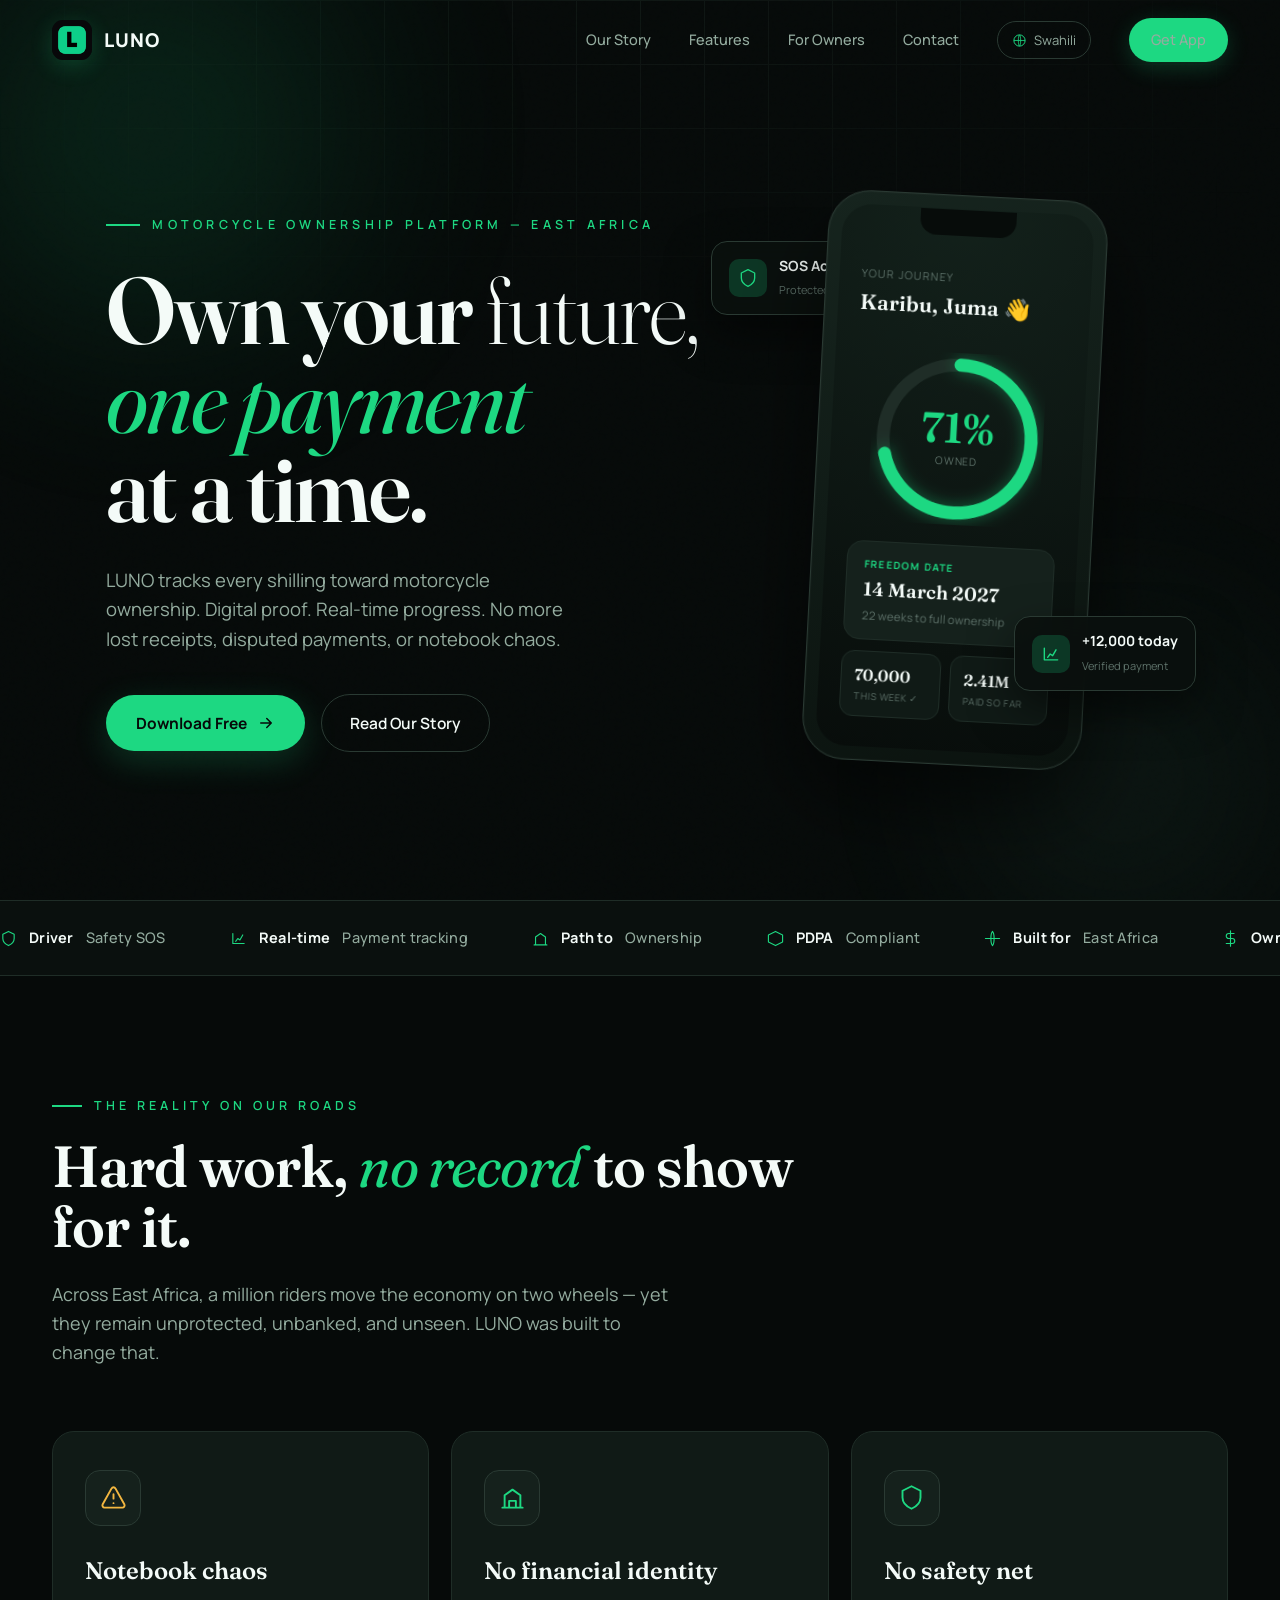
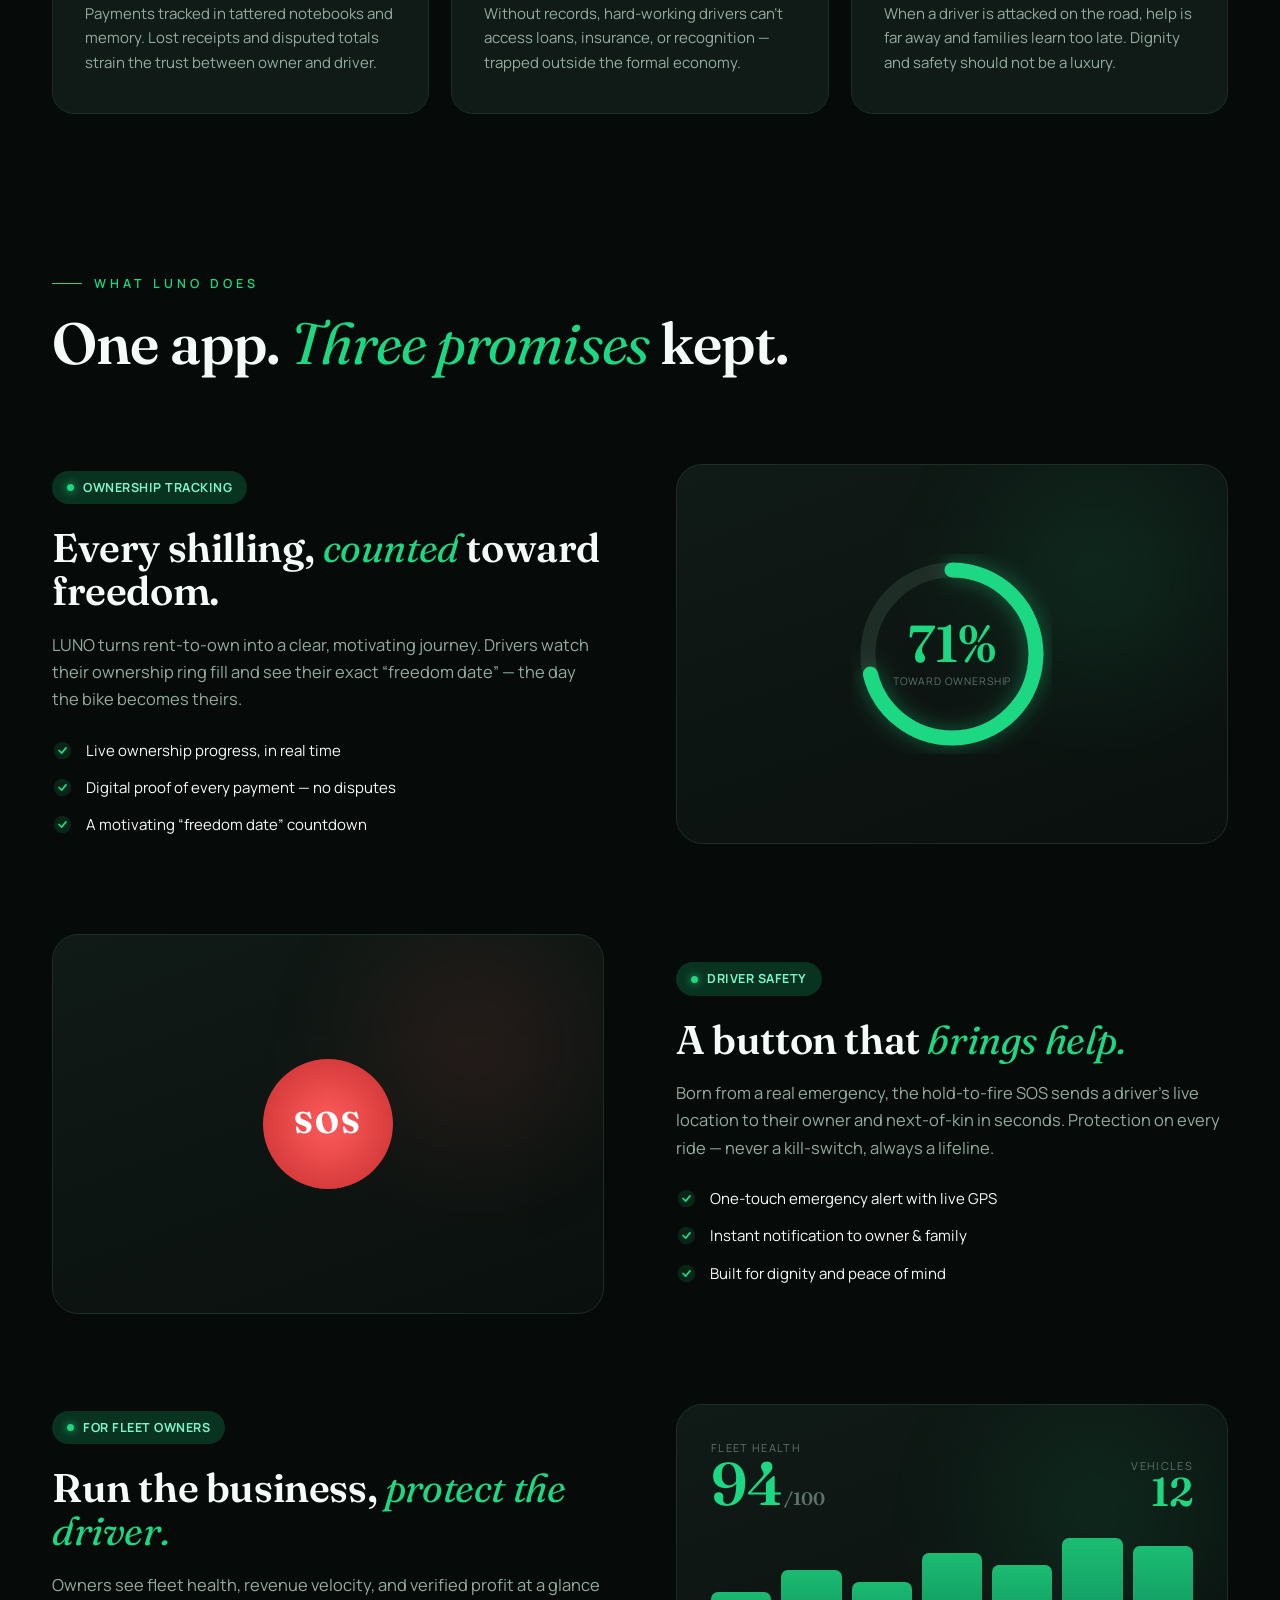
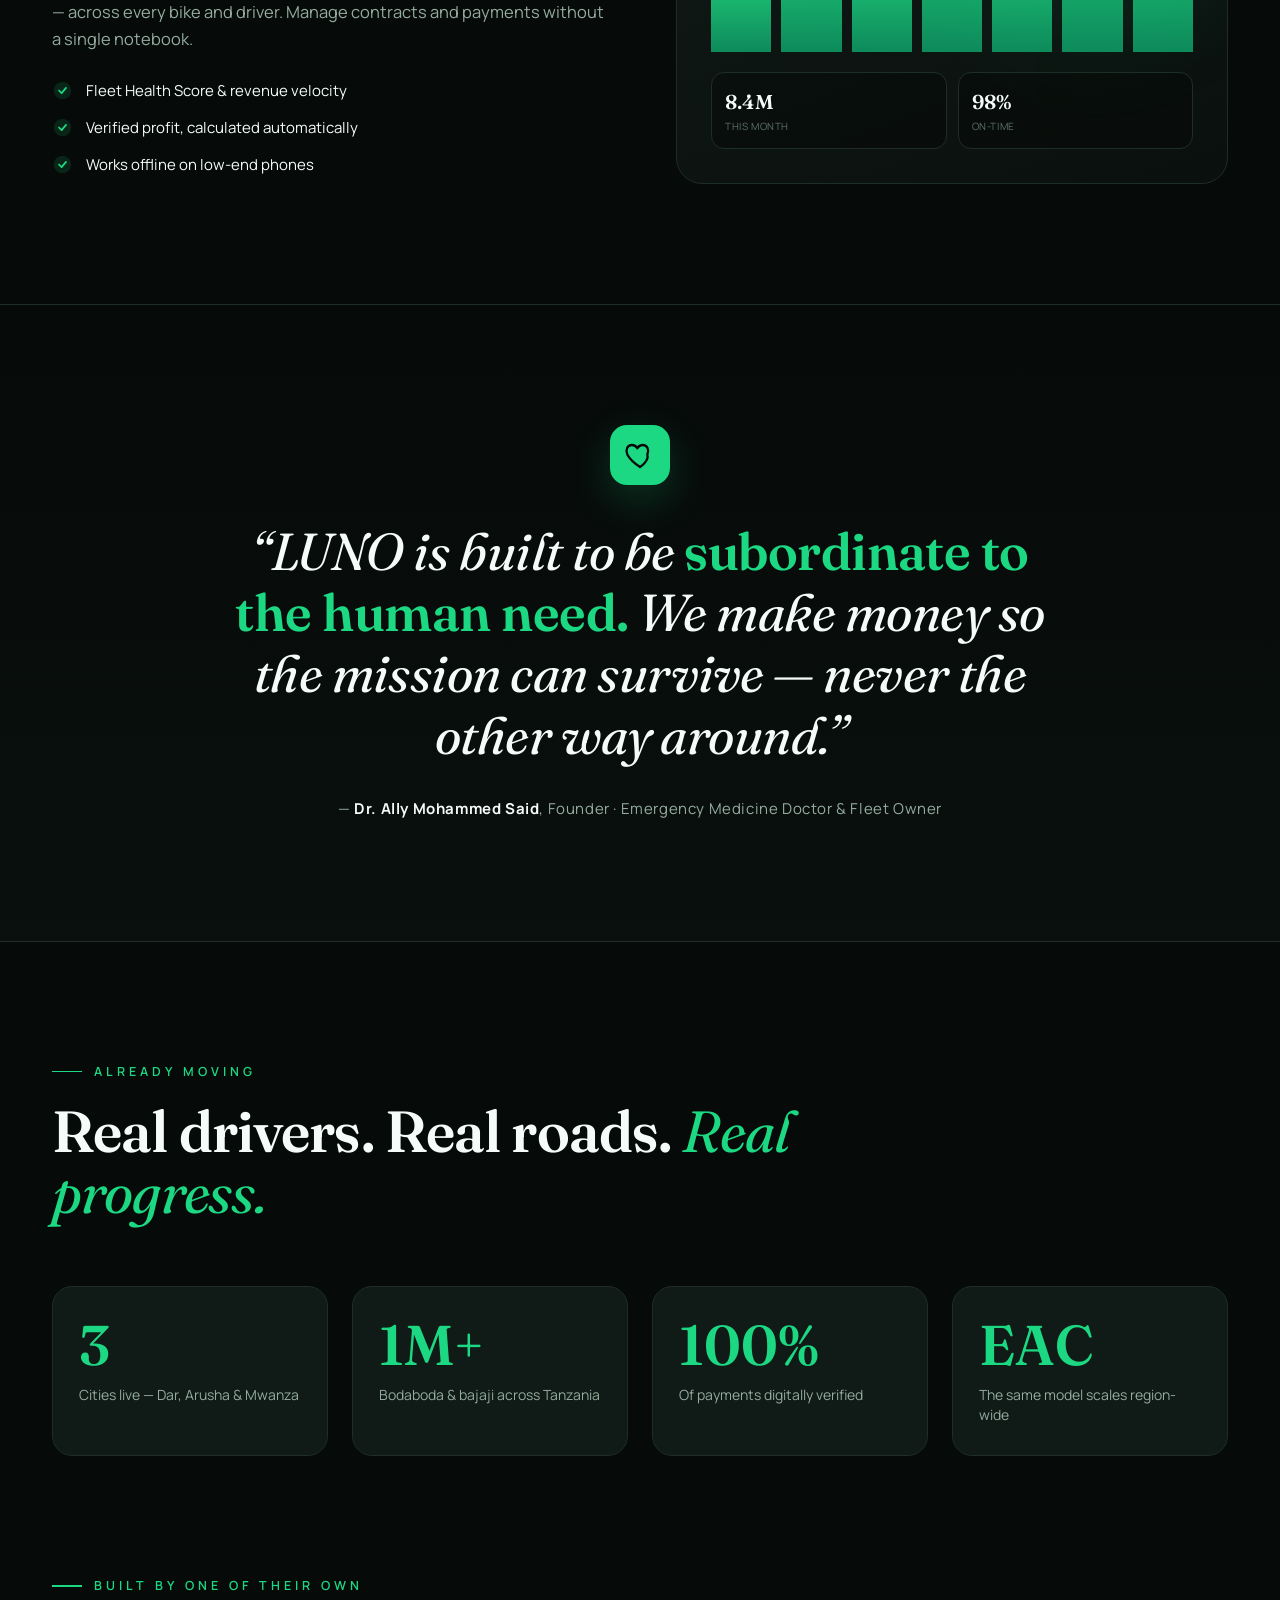
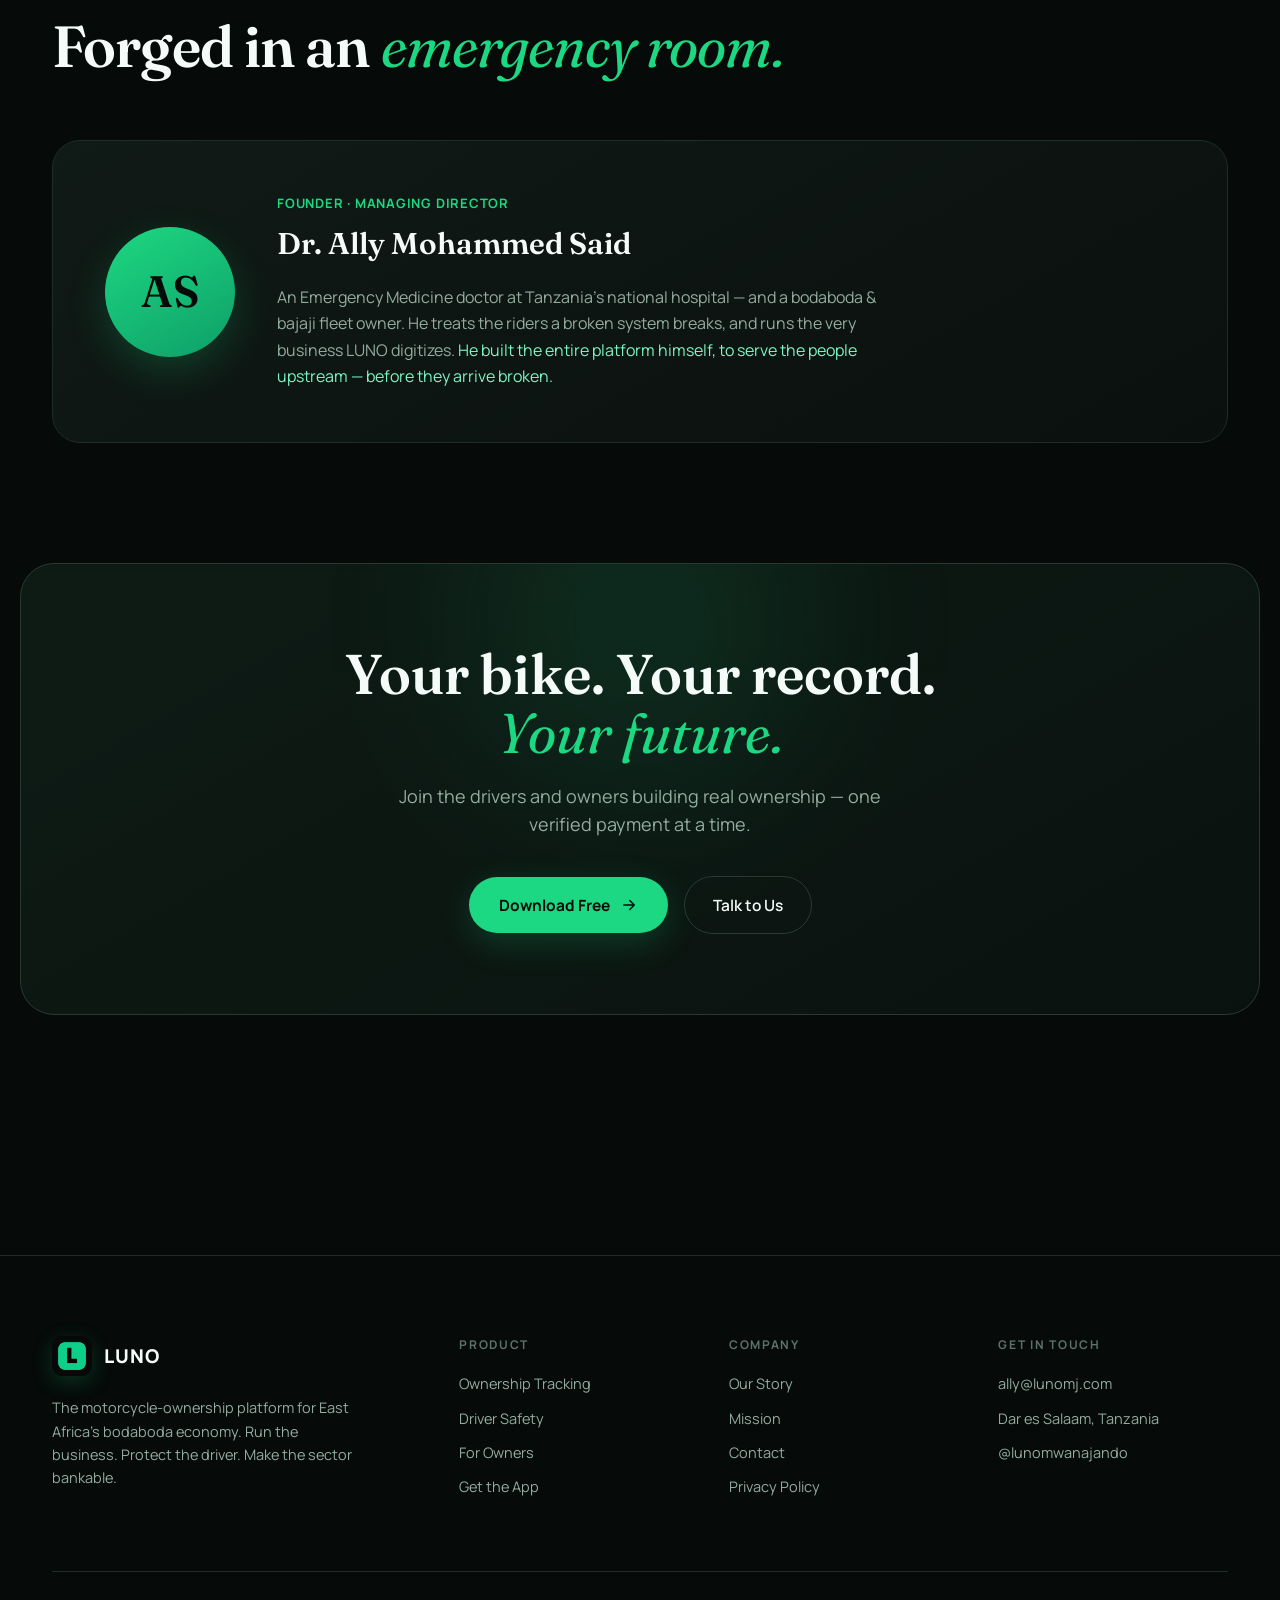
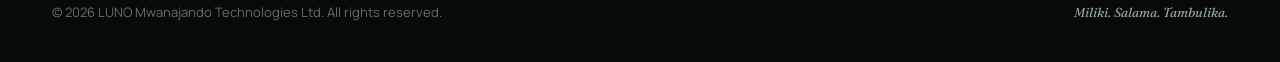
==== index.html @ 0a18454e "Create index.html newly improved landing page.." ====
<!DOCTYPE html>
<html lang="en">
<head>
<meta charset="UTF-8">
<meta name="viewport" content="width=device-width, initial-scale=1.0">
<title>LUNO — Own your future, one payment at a time</title>
<link rel="icon" type="image/png" href="[data-uri]">
<link rel="apple-touch-icon" href="[data-uri]">
<meta name="theme-color" content="#0B0B0D">
<meta name="description" content="LUNO is the motorcycle-ownership platform for East Africa's bodaboda economy. Rent-to-own tracking, driver safety, and a path to ownership — built to be subordinate to the human need.">
<link rel="preconnect" href="https://fonts.googleapis.com">
<link rel="preconnect" href="https://fonts.gstatic.com" crossorigin>
<link href="https://fonts.googleapis.com/css2?family=Fraunces:ital,opsz,wght@0,9..144,300..900;1,9..144,300..900&family=Manrope:wght@300;400;500;600;700;800&display=swap" rel="stylesheet">
<style>
  :root{
    --ink:#060A09; --ink-2:#0A100E; --panel:#0D1512; --card:#101A16; --card-2:#15211C;
    --line:#1F2D27; --line-2:#2A3A33;
    --green:#1DD882; --green-d:#0E9F68; --green-glow:#1DD88233;
    --mint:#7BF5C4; --amber:#F4B740;
    --white:#F4FBF8; --mute:#94AC9F; --mute-2:#5E726A; --mute-3:#3C4B44;
    --serif:'Fraunces',Georgia,serif; --sans:'Manrope',system-ui,sans-serif;
    --maxw:1240px;
    --ease:cubic-bezier(.16,1,.3,1);
  }
  *{margin:0;padding:0;box-sizing:border-box}
  html{scroll-behavior:smooth;-webkit-font-smoothing:antialiased;text-rendering:optimizeLegibility}
  body{background:var(--ink);color:var(--white);font-family:var(--sans);font-weight:400;line-height:1.55;overflow-x:hidden}
  a{color:inherit;text-decoration:none}
  ::selection{background:var(--green);color:var(--ink)}
 
  /* grain + grid atmosphere */
  body::before{
    content:"";position:fixed;inset:0;z-index:0;pointer-events:none;opacity:.4;
    background-image:linear-gradient(var(--line) 1px,transparent 1px),linear-gradient(90deg,var(--line) 1px,transparent 1px);
    background-size:64px 64px;
    -webkit-mask-image:radial-gradient(ellipse 80% 60% at 50% 0%,#000 0%,transparent 70%);
            mask-image:radial-gradient(ellipse 80% 60% at 50% 0%,#000 0%,transparent 70%);
  }
  .noise{position:fixed;inset:0;z-index:1;pointer-events:none;opacity:.035;mix-blend-mode:overlay;
    background-image:url("data:image/svg+xml,%3Csvg viewBox='0 0 256 256' xmlns='http://www.w3.org/2000/svg'%3E%3Cfilter id='n'%3E%3CfeTurbulence type='fractalNoise' baseFrequency='0.85' numOctaves='3'/%3E%3C/filter%3E%3Crect width='100%25' height='100%25' filter='url(%23n)'/%3E%3C/svg%3E");}
 
  .wrap{max-width:var(--maxw);margin:0 auto;padding:0 32px;position:relative;z-index:2}
 
  /* ---------- NAV ---------- */
  nav{position:fixed;top:0;left:0;right:0;z-index:100;transition:all .5s var(--ease)}
  nav.scrolled{background:rgba(6,10,9,.72);backdrop-filter:blur(18px);border-bottom:1px solid var(--line)}
  .nav-inner{max-width:var(--maxw);margin:0 auto;padding:18px 32px;display:flex;align-items:center;justify-content:space-between}
  .logo{display:flex;align-items:center;gap:12px;font-weight:800;font-size:19px;letter-spacing:.06em}
  .logo-mark{width:40px;height:40px;border-radius:11px;overflow:hidden;display:grid;place-items:center;box-shadow:0 6px 22px var(--green-glow);transition:transform .4s var(--ease)}
  .logo-mark img{width:100%;height:100%;object-fit:cover;display:block}
  .logo:hover .logo-mark{transform:rotate(-8deg) scale(1.06)}
  .nav-links{display:flex;align-items:center;gap:38px}
  .nav-links a{font-size:14.5px;color:var(--mute);font-weight:500;transition:color .25s;position:relative}
  .nav-links a::after{content:"";position:absolute;left:0;bottom:-5px;width:0;height:1.5px;background:var(--green);transition:width .3s var(--ease)}
  .nav-links a:hover{color:var(--white)}
  .nav-links a:hover::after{width:100%}
  .nav-cta{padding:11px 22px;border-radius:100px;background:var(--green);color:var(--ink);font-weight:700;font-size:14px;box-shadow:0 6px 22px var(--green-glow);transition:transform .3s var(--ease),box-shadow .3s}
  .nav-cta:hover{transform:translateY(-2px);box-shadow:0 10px 30px var(--green-glow)}
  .lang{padding:8px 14px;border:1px solid var(--line-2);border-radius:100px;font-size:13px;color:var(--mute);display:flex;align-items:center;gap:7px;cursor:pointer;transition:border-color .25s}
  .lang:hover{border-color:var(--green-d)}
  @media(max-width:880px){.nav-links a:not(.nav-cta),.lang{display:none}}
 
  /* ---------- HERO ---------- */
  header{position:relative;min-height:100vh;display:flex;align-items:center;padding:140px 0 80px;overflow:hidden}
  .hero-glow{position:absolute;border-radius:50%;filter:blur(90px);z-index:0;pointer-events:none}
  .g1{width:620px;height:620px;background:radial-gradient(circle,var(--green) 0%,transparent 70%);opacity:.16;top:-180px;left:-160px}
  .g2{width:480px;height:480px;background:radial-gradient(circle,var(--mint) 0%,transparent 70%);opacity:.08;bottom:-120px;right:-80px}
  .hero-grid{display:grid;grid-template-columns:1.15fr .85fr;gap:40px;align-items:center;width:100%}
  .eyebrow{display:inline-flex;align-items:center;gap:12px;font-size:12.5px;font-weight:600;letter-spacing:.34em;text-transform:uppercase;color:var(--green);margin-bottom:30px}
  .eyebrow::before{content:"";width:34px;height:1.5px;background:var(--green)}
  h1{font-family:var(--serif);font-weight:600;font-size:clamp(54px,7.4vw,108px);line-height:.94;letter-spacing:-.02em;margin-bottom:34px}
  h1 .it{font-style:italic;font-weight:400;color:var(--green)}
  h1 .lt{font-weight:300}
  .hero-sub{font-size:18.5px;color:var(--mute);max-width:480px;line-height:1.6;margin-bottom:40px;font-weight:400}
  .hero-cta{display:flex;gap:16px;flex-wrap:wrap;align-items:center}
  .btn-primary{padding:16px 30px;border-radius:100px;background:var(--green);color:var(--ink);font-weight:700;font-size:15.5px;display:inline-flex;align-items:center;gap:10px;box-shadow:0 10px 34px var(--green-glow);transition:transform .35s var(--ease),box-shadow .35s}
  .btn-primary:hover{transform:translateY(-3px);box-shadow:0 16px 44px var(--green-glow)}
  .btn-primary svg{transition:transform .35s var(--ease)}
  .btn-primary:hover svg{transform:translateX(5px)}
  .btn-ghost{padding:16px 28px;border-radius:100px;border:1px solid var(--line-2);color:var(--white);font-weight:600;font-size:15.5px;transition:border-color .3s,background .3s}
  .btn-ghost:hover{border-color:var(--green);background:rgba(29,216,130,.06)}
 
  /* phone mockup */
  .hero-visual{position:relative;display:grid;place-items:center;height:100%}
  .phone{position:relative;width:280px;height:570px;border-radius:42px;background:linear-gradient(165deg,#16241E,#0B130F);border:1px solid var(--line-2);padding:13px;box-shadow:0 40px 90px rgba(0,0,0,.6),0 0 0 1px rgba(255,255,255,.02) inset;transform:rotate(3deg) translateY(0);animation:float 6s ease-in-out infinite}
  @keyframes float{0%,100%{transform:rotate(3deg) translateY(0)}50%{transform:rotate(3deg) translateY(-16px)}}
  .phone-screen{width:100%;height:100%;border-radius:30px;background:radial-gradient(circle at 50% 0%,#13211B,#080D0B);overflow:hidden;position:relative;display:flex;flex-direction:column;padding:26px 22px}
  .notch{position:absolute;top:14px;left:50%;transform:translateX(-50%);width:96px;height:26px;background:#070C0A;border-radius:0 0 16px 16px;z-index:5}
  .ps-label{font-size:11px;color:var(--mute-2);letter-spacing:.1em;text-transform:uppercase;margin-top:34px}
  .ps-driver{font-family:var(--serif);font-size:21px;font-weight:600;margin-top:4px}
  .ring-wrap{margin:30px auto 12px;position:relative;width:172px;height:172px}
  .ring-wrap svg{transform:rotate(-90deg)}
  .ps-pct{position:absolute;inset:0;display:grid;place-items:center;flex-direction:column;text-align:center}
  .ps-pct b{font-family:var(--serif);font-size:42px;font-weight:600;color:var(--green);line-height:1;display:block}
  .ps-pct span{font-size:10.5px;color:var(--mute-2);letter-spacing:.08em;text-transform:uppercase;margin-top:4px;display:block}
  .ps-freedom{background:var(--card-2);border:1px solid var(--line);border-radius:16px;padding:15px 17px;margin-top:8px}
  .ps-freedom .lbl{font-size:10px;color:var(--green);letter-spacing:.12em;text-transform:uppercase;font-weight:700}
  .ps-freedom .date{font-family:var(--serif);font-size:19px;font-weight:600;margin-top:3px}
  .ps-freedom .sub{font-size:11.5px;color:var(--mute-2);margin-top:2px}
  .ps-row{display:flex;gap:9px;margin-top:11px}
  .ps-pay{flex:1;background:var(--card);border:1px solid var(--line);border-radius:13px;padding:11px 13px}
  .ps-pay .v{font-family:var(--serif);font-size:16px;font-weight:600;color:var(--white)}
  .ps-pay .k{font-size:9.5px;color:var(--mute-2);letter-spacing:.06em;text-transform:uppercase;margin-top:2px}
 
  /* floating badge */
  .float-badge{position:absolute;background:rgba(10,16,14,.9);backdrop-filter:blur(12px);border:1px solid var(--line-2);border-radius:16px;padding:13px 17px;display:flex;align-items:center;gap:12px;box-shadow:0 18px 44px rgba(0,0,0,.5)}
  .fb-1{top:8%;left:-26px;animation:float 5s ease-in-out infinite}
  .fb-2{bottom:13%;right:-22px;animation:float 5.6s ease-in-out infinite .6s}
  .fb-ic{width:38px;height:38px;border-radius:10px;background:var(--green-glow);display:grid;place-items:center}
  .fb-ic svg{width:20px;height:20px}
  .fb-t b{font-size:14px;display:block;font-weight:700}
  .fb-t span{font-size:11px;color:var(--mute-2)}
  @media(max-width:980px){.hero-grid{grid-template-columns:1fr}.hero-visual{display:none}}
 
  /* ---------- MARQUEE / trust ---------- */
  .trust{border-top:1px solid var(--line);border-bottom:1px solid var(--line);padding:26px 0;overflow:hidden;position:relative;z-index:2;background:var(--ink-2)}
  .trust-track{display:flex;gap:64px;white-space:nowrap;animation:scroll 28s linear infinite;width:max-content}
  .trust:hover .trust-track{animation-play-state:paused}
  @keyframes scroll{to{transform:translateX(-50%)}}
  .trust-item{display:flex;align-items:center;gap:12px;font-size:14.5px;color:var(--mute);font-weight:500;letter-spacing:.02em}
  .trust-item svg{width:17px;height:17px;flex-shrink:0}
  .trust-item b{color:var(--white);font-weight:700}
 
  /* ---------- SECTION SCAFFOLD ---------- */
  section{position:relative;z-index:2;padding:120px 0}
  .sec-eyebrow{font-size:12.5px;font-weight:600;letter-spacing:.32em;text-transform:uppercase;color:var(--green);margin-bottom:20px;display:flex;align-items:center;gap:12px}
  .sec-eyebrow::before{content:"";width:30px;height:1.5px;background:var(--green)}
  .sec-title{font-family:var(--serif);font-weight:600;font-size:clamp(34px,4.6vw,58px);line-height:1.04;letter-spacing:-.015em;margin-bottom:24px;max-width:780px}
  .sec-title .it{font-style:italic;font-weight:400;color:var(--green)}
  .sec-lead{font-size:18px;color:var(--mute);max-width:620px;line-height:1.6}
 
  .reveal{opacity:0;transform:translateY(34px);transition:opacity .9s var(--ease),transform .9s var(--ease)}
  .reveal.in{opacity:1;transform:none}
 
  /* ---------- PROBLEM ---------- */
  .prob-grid{display:grid;grid-template-columns:repeat(3,1fr);gap:22px;margin-top:64px}
  .prob{background:var(--card);border:1px solid var(--line);border-radius:22px;padding:38px 32px;transition:transform .5s var(--ease),border-color .4s,background .4s;position:relative;overflow:hidden}
  .prob::after{content:"";position:absolute;inset:0;background:radial-gradient(circle at 50% -20%,var(--green-glow),transparent 60%);opacity:0;transition:opacity .5s}
  .prob:hover{transform:translateY(-8px);border-color:var(--line-2)}
  .prob:hover::after{opacity:1}
  .prob-ic{width:56px;height:56px;border-radius:15px;background:var(--card-2);border:1px solid var(--line-2);display:grid;place-items:center;margin-bottom:26px;position:relative;z-index:1}
  .prob-ic svg{width:27px;height:27px}
  .prob h3{font-family:var(--serif);font-size:24px;font-weight:600;margin-bottom:13px;position:relative;z-index:1}
  .prob p{font-size:15px;color:var(--mute);line-height:1.62;position:relative;z-index:1}
 
  /* ---------- FEATURES (alternating) ---------- */
  .feat{display:grid;grid-template-columns:1fr 1fr;gap:72px;align-items:center;margin-top:90px}
  .feat:first-of-type{margin-top:64px}
  .feat.flip .feat-text{order:2}
  .feat-tag{display:inline-flex;align-items:center;gap:9px;padding:7px 15px;border-radius:100px;background:var(--green-glow);color:var(--mint);font-size:12.5px;font-weight:700;letter-spacing:.04em;margin-bottom:22px}
  .feat-tag .dot{width:7px;height:7px;border-radius:50%;background:var(--green);box-shadow:0 0 10px var(--green)}
  .feat h3{font-family:var(--serif);font-size:clamp(28px,3.4vw,40px);font-weight:600;line-height:1.08;margin-bottom:18px;letter-spacing:-.01em}
  .feat h3 .it{font-style:italic;color:var(--green);font-weight:400}
  .feat p{font-size:16.5px;color:var(--mute);line-height:1.66;margin-bottom:26px}
  .feat-list{list-style:none;display:flex;flex-direction:column;gap:14px}
  .feat-list li{display:flex;align-items:flex-start;gap:13px;font-size:15px;color:var(--white)}
  .feat-list svg{width:21px;height:21px;flex-shrink:0;margin-top:1px}
  .feat-visual{height:380px;border-radius:26px;border:1px solid var(--line);position:relative;overflow:hidden;background:linear-gradient(160deg,var(--card),var(--ink-2))}
  .fv-glow{position:absolute;width:340px;height:340px;border-radius:50%;background:radial-gradient(circle,var(--green) 0%,transparent 70%);opacity:.13;filter:blur(50px)}
  .fv-1{top:-60px;right:-40px}
  /* SOS visual */
  .sos-ring{position:absolute;inset:0;display:grid;place-items:center}
  .sos-btn{width:130px;height:130px;border-radius:50%;background:radial-gradient(circle,#FF5C5C,#C72E2E);display:grid;place-items:center;font-family:var(--serif);font-weight:700;font-size:30px;color:#fff;letter-spacing:.06em;box-shadow:0 0 0 0 rgba(255,92,92,.5);animation:pulse 2.4s var(--ease) infinite;position:relative;z-index:2}
  @keyframes pulse{0%{box-shadow:0 0 0 0 rgba(255,92,92,.45)}70%{box-shadow:0 0 0 46px rgba(255,92,92,0)}100%{box-shadow:0 0 0 0 rgba(255,92,92,0)}}
  /* owner dash visual */
  .dash{position:absolute;inset:0;padding:34px;display:flex;flex-direction:column;gap:14px}
  .dash-top{display:flex;justify-content:space-between;align-items:flex-end}
  .dash-score{font-family:var(--serif);font-size:60px;font-weight:600;color:var(--green);line-height:.9}
  .dash-score small{font-size:18px;color:var(--mute-2)}
  .dash-lbl{font-size:11px;color:var(--mute-2);letter-spacing:.12em;text-transform:uppercase}
  .bars{display:flex;align-items:flex-end;gap:10px;height:120px;margin-top:8px}
  .bar{flex:1;background:linear-gradient(to top,var(--green-d),var(--green));border-radius:7px 7px 0 0;opacity:.85;animation:grow 1.2s var(--ease) backwards}
  @keyframes grow{from{height:0!important;opacity:0}}
  .dash-cards{display:flex;gap:11px;margin-top:auto}
  .dash-card{flex:1;background:rgba(0,0,0,.3);border:1px solid var(--line);border-radius:13px;padding:13px}
  .dash-card .v{font-family:var(--serif);font-size:20px;font-weight:600}
  .dash-card .k{font-size:10px;color:var(--mute-2);letter-spacing:.06em;text-transform:uppercase;margin-top:2px}
  /* data visual */
  .data-nodes{position:absolute;inset:0}
  .node{position:absolute;background:var(--card-2);border:1px solid var(--line-2);border-radius:13px;padding:12px 16px;font-size:13px;font-weight:600;display:flex;align-items:center;gap:9px;box-shadow:0 10px 26px rgba(0,0,0,.4)}
  .node svg{width:17px;height:17px}
  .node-c{position:absolute;top:50%;left:50%;transform:translate(-50%,-50%);background:var(--green);color:var(--ink);font-family:var(--serif);font-weight:700;padding:16px 20px;border-radius:15px;font-size:15px;z-index:3;box-shadow:0 0 40px var(--green-glow)}
  @media(max-width:880px){.feat{grid-template-columns:1fr;gap:36px}.feat.flip .feat-text{order:0}.feat-visual{height:300px}}
 
  /* ---------- PRINCIPLE / mission band ---------- */
  .principle{background:linear-gradient(180deg,var(--ink),var(--ink-2));border-top:1px solid var(--line);border-bottom:1px solid var(--line)}
  .principle .wrap{text-align:center;max-width:920px}
  .principle .mark{width:60px;height:60px;border-radius:17px;background:var(--green);display:grid;place-items:center;margin:0 auto 36px;box-shadow:0 14px 40px var(--green-glow)}
  .principle .mark svg{width:32px;height:32px}
  .principle blockquote{font-family:var(--serif);font-style:italic;font-weight:400;font-size:clamp(30px,4.4vw,52px);line-height:1.18;letter-spacing:-.01em;margin-bottom:30px}
  .principle blockquote .hl{color:var(--green);font-style:normal;font-weight:600}
  .principle cite{font-style:normal;font-size:15px;color:var(--mute);letter-spacing:.04em}
  .principle cite b{color:var(--white)}
 
  /* ---------- STATS ---------- */
  .stats{display:grid;grid-template-columns:repeat(4,1fr);gap:24px;margin-top:64px}
  .stat{text-align:left;padding:30px 26px;border-radius:20px;border:1px solid var(--line);background:var(--card);transition:border-color .4s,transform .5s var(--ease)}
  .stat:hover{border-color:var(--line-2);transform:translateY(-6px)}
  .stat b{font-family:var(--serif);font-size:clamp(40px,4.4vw,56px);font-weight:600;color:var(--green);line-height:1;display:block}
  .stat span{font-size:14px;color:var(--mute);margin-top:12px;display:block;line-height:1.45}
  @media(max-width:880px){.prob-grid,.stats{grid-template-columns:1fr 1fr}}
  @media(max-width:560px){.prob-grid,.stats{grid-template-columns:1fr}}
 
  /* ---------- FOUNDER ---------- */
  .founder-card{display:grid;grid-template-columns:auto 1fr;gap:42px;align-items:center;background:linear-gradient(150deg,var(--card),var(--ink-2));border:1px solid var(--line);border-radius:28px;padding:52px;margin-top:64px}
  .founder-av{width:130px;height:130px;border-radius:50%;background:linear-gradient(150deg,var(--green),var(--green-d));display:grid;place-items:center;font-family:var(--serif);font-size:44px;font-weight:600;color:var(--ink);box-shadow:0 14px 40px var(--green-glow)}
  .founder-info .role{font-size:13px;color:var(--green);font-weight:700;letter-spacing:.06em;text-transform:uppercase;margin-bottom:8px}
  .founder-info h3{font-family:var(--serif);font-size:30px;font-weight:600;margin-bottom:16px}
  .founder-info p{font-size:16px;color:var(--mute);line-height:1.66;max-width:640px}
  .founder-info p .hl{color:var(--mint)}
  @media(max-width:680px){.founder-card{grid-template-columns:1fr;text-align:center;padding:38px 28px}.founder-av{margin:0 auto}.founder-info p{margin:0 auto}}
 
  /* ---------- CTA ---------- */
  .cta-band{position:relative;overflow:hidden;border-radius:34px;background:linear-gradient(150deg,#0E1B15,#0A120F);border:1px solid var(--line-2);padding:80px 64px;text-align:center;margin:0 auto;max-width:var(--maxw)}
  .cta-band .cg{position:absolute;width:520px;height:520px;border-radius:50%;background:radial-gradient(circle,var(--green) 0%,transparent 70%);opacity:.14;filter:blur(70px);top:-200px;left:50%;transform:translateX(-50%)}
  .cta-band h2{font-family:var(--serif);font-size:clamp(34px,4.6vw,56px);font-weight:600;line-height:1.06;margin-bottom:20px;position:relative;z-index:1}
  .cta-band h2 .it{font-style:italic;color:var(--green);font-weight:400}
  .cta-band p{font-size:18px;color:var(--mute);max-width:520px;margin:0 auto 38px;position:relative;z-index:1}
  .cta-band .hero-cta{justify-content:center;position:relative;z-index:1}
 
  /* ---------- FOOTER ---------- */
  footer{padding:80px 0 40px;border-top:1px solid var(--line);margin-top:120px;position:relative;z-index:2}
  .foot-grid{display:grid;grid-template-columns:1.6fr 1fr 1fr 1fr;gap:40px;margin-bottom:60px}
  .foot-brand .logo{margin-bottom:20px}
  .foot-brand p{font-size:14.5px;color:var(--mute);max-width:300px;line-height:1.6}
  .foot-col h4{font-size:12px;letter-spacing:.14em;text-transform:uppercase;color:var(--mute-2);margin-bottom:18px;font-weight:700}
  .foot-col a{display:block;font-size:14.5px;color:var(--mute);margin-bottom:12px;transition:color .25s}
  .foot-col a:hover{color:var(--green)}
  .foot-bottom{display:flex;justify-content:space-between;align-items:center;padding-top:30px;border-top:1px solid var(--line);font-size:13px;color:var(--mute-2);flex-wrap:wrap;gap:16px}
  .foot-bottom .tag{font-style:italic;font-family:var(--serif);color:var(--mute)}
  @media(max-width:760px){.foot-grid{grid-template-columns:1fr 1fr}.cta-band{padding:54px 28px}}
 
  .scrollbar-thin{}
</style>
</head>
<body>
<div class="noise"></div>
 
<!-- NAV -->
<nav id="nav">
  <div class="nav-inner">
    <a href="#" class="logo">
      <span class="logo-mark"><img src="[data-uri]" alt="LUNO"></span>
      LUNO
    </a>
    <div class="nav-links">
      <a href="#story">Our Story</a>
      <a href="#features">Features</a>
      <a href="#owners">For Owners</a>
      <a href="#contact">Contact</a>
      <span class="lang"><svg width="15" height="15" viewBox="0 0 24 24" fill="none"><circle cx="12" cy="12" r="9" stroke="#1DD882" stroke-width="1.6"/><path d="M3 12h18M12 3c2.5 2.7 2.5 15.3 0 18M12 3c-2.5 2.7-2.5 15.3 0 18" stroke="#1DD882" stroke-width="1.3"/></svg> Swahili</span>
      <a href="#contact" class="nav-cta">Get App</a>
    </div>
  </div>
</nav>
 
<!-- HERO -->
<header>
  <div class="hero-glow g1"></div>
  <div class="hero-glow g2"></div>
  <div class="wrap">
    <div class="hero-grid">
      <div class="hero-text">
        <span class="eyebrow">Motorcycle Ownership Platform — East Africa</span>
        <h1>Own your <span class="lt">future,</span><br><span class="it">one payment</span><br>at a time.</h1>
        <p class="hero-sub">LUNO tracks every shilling toward motorcycle ownership. Digital proof. Real-time progress. No more lost receipts, disputed payments, or notebook chaos.</p>
        <div class="hero-cta">
          <a href="#contact" class="btn-primary">Download Free <svg width="18" height="18" viewBox="0 0 24 24" fill="none"><path d="M5 12h14M13 6l6 6-6 6" stroke="#060A09" stroke-width="2" stroke-linecap="round" stroke-linejoin="round"/></svg></a>
          <a href="#story" class="btn-ghost">Read Our Story</a>
        </div>
      </div>
      <div class="hero-visual">
        <div class="float-badge fb-1">
          <span class="fb-ic"><svg viewBox="0 0 24 24" fill="none"><path d="M12 2l8 4v6c0 5-3.5 8-8 10-4.5-2-8-5-8-10V6l8-4z" stroke="#1DD882" stroke-width="1.6" stroke-linejoin="round"/></svg></span>
          <span class="fb-t"><b>SOS Active</b><span>Protected on the road</span></span>
        </div>
        <div class="phone">
          <div class="notch"></div>
          <div class="phone-screen">
            <div class="ps-label">Your journey</div>
            <div class="ps-driver">Karibu, Juma 👋</div>
            <div class="ring-wrap">
              <svg width="172" height="172" viewBox="0 0 172 172">
                <circle cx="86" cy="86" r="74" fill="none" stroke="#1F2D27" stroke-width="13"/>
                <circle cx="86" cy="86" r="74" fill="none" stroke="#1DD882" stroke-width="13" stroke-linecap="round" stroke-dasharray="465" stroke-dashoffset="135" style="filter:drop-shadow(0 0 8px #1DD88266)"/>
              </svg>
              <div class="ps-pct"><div><b>71%</b><span>Owned</span></div></div>
            </div>
            <div class="ps-freedom">
              <div class="lbl">Freedom Date</div>
              <div class="date">14 March 2027</div>
              <div class="sub">22 weeks to full ownership</div>
            </div>
            <div class="ps-row">
              <div class="ps-pay"><div class="v">70,000</div><div class="k">This week ✓</div></div>
              <div class="ps-pay"><div class="v">2.41M</div><div class="k">Paid so far</div></div>
            </div>
          </div>
        </div>
        <div class="float-badge fb-2">
          <span class="fb-ic"><svg viewBox="0 0 24 24" fill="none"><path d="M4 19V5M4 19h16M8 16l3-4 3 2 4-7" stroke="#1DD882" stroke-width="1.7" stroke-linecap="round" stroke-linejoin="round"/></svg></span>
          <span class="fb-t"><b>+12,000 today</b><span>Verified payment</span></span>
        </div>
      </div>
    </div>
  </div>
</header>
 
<!-- TRUST MARQUEE -->
<div class="trust">
  <div class="trust-track" id="track">
    <!-- duplicated for seamless loop -->
  </div>
</div>
 
<!-- PROBLEM -->
<section id="story">
  <div class="wrap">
    <div class="reveal">
      <span class="sec-eyebrow">The Reality on Our Roads</span>
      <h2 class="sec-title">Hard work, <span class="it">no record</span> to show for it.</h2>
      <p class="sec-lead">Across East Africa, a million riders move the economy on two wheels — yet they remain unprotected, unbanked, and unseen. LUNO was built to change that.</p>
    </div>
    <div class="prob-grid">
      <div class="prob reveal">
        <div class="prob-ic"><svg viewBox="0 0 24 24" fill="none"><path d="M12 9v4m0 4h.01M10.3 3.9 2.4 18a2 2 0 0 0 1.7 3h15.8a2 2 0 0 0 1.7-3L13.7 3.9a2 2 0 0 0-3.4 0z" stroke="#F4B740" stroke-width="1.7" stroke-linecap="round" stroke-linejoin="round"/></svg></div>
        <h3>Notebook chaos</h3>
        <p>Payments tracked in tattered notebooks and memory. Lost receipts and disputed totals strain the trust between owner and driver.</p>
      </div>
      <div class="prob reveal">
        <div class="prob-ic"><svg viewBox="0 0 24 24" fill="none"><path d="M3 21h18M5 21V10l7-5 7 5v11M9 21v-6h6v6" stroke="#1DD882" stroke-width="1.7" stroke-linecap="round" stroke-linejoin="round"/></svg></div>
        <h3>No financial identity</h3>
        <p>Without records, hard-working drivers can't access loans, insurance, or recognition — trapped outside the formal economy.</p>
      </div>
      <div class="prob reveal">
        <div class="prob-ic"><svg viewBox="0 0 24 24" fill="none"><path d="M12 2 4 6v6c0 5 3.5 8 8 10 4.5-2 8-5 8-10V6l-8-4z" stroke="#1DD882" stroke-width="1.7" stroke-linejoin="round"/></svg></div>
        <h3>No safety net</h3>
        <p>When a driver is attacked on the road, help is far away and families learn too late. Dignity and safety should not be a luxury.</p>
      </div>
    </div>
  </div>
</section>
 
<!-- FEATURES -->
<section id="features" style="padding-top:40px">
  <div class="wrap">
    <div class="reveal">
      <span class="sec-eyebrow">What LUNO Does</span>
      <h2 class="sec-title">One app. <span class="it">Three promises</span> kept.</h2>
    </div>
 
    <!-- Feature 1: ownership -->
    <div class="feat reveal">
      <div class="feat-text">
        <span class="feat-tag"><span class="dot"></span>OWNERSHIP TRACKING</span>
        <h3>Every shilling, <span class="it">counted</span> toward freedom.</h3>
        <p>LUNO turns rent-to-own into a clear, motivating journey. Drivers watch their ownership ring fill and see their exact “freedom date” — the day the bike becomes theirs.</p>
        <ul class="feat-list">
          <li><svg viewBox="0 0 24 24" fill="none"><circle cx="12" cy="12" r="10" fill="#1DD88222"/><path d="m8 12 3 3 5-6" stroke="#1DD882" stroke-width="2" stroke-linecap="round" stroke-linejoin="round"/></svg>Live ownership progress, in real time</li>
          <li><svg viewBox="0 0 24 24" fill="none"><circle cx="12" cy="12" r="10" fill="#1DD88222"/><path d="m8 12 3 3 5-6" stroke="#1DD882" stroke-width="2" stroke-linecap="round" stroke-linejoin="round"/></svg>Digital proof of every payment — no disputes</li>
          <li><svg viewBox="0 0 24 24" fill="none"><circle cx="12" cy="12" r="10" fill="#1DD88222"/><path d="m8 12 3 3 5-6" stroke="#1DD882" stroke-width="2" stroke-linecap="round" stroke-linejoin="round"/></svg>A motivating “freedom date” countdown</li>
        </ul>
      </div>
      <div class="feat-visual">
        <div class="fv-glow fv-1"></div>
        <div class="dash" style="justify-content:center;align-items:center">
          <div class="ring-wrap" style="width:200px;height:200px;margin:0">
            <svg width="200" height="200" viewBox="0 0 200 200">
              <circle cx="100" cy="100" r="84" fill="none" stroke="#1F2D27" stroke-width="15"/>
              <circle cx="100" cy="100" r="84" fill="none" stroke="#1DD882" stroke-width="15" stroke-linecap="round" stroke-dasharray="528" stroke-dashoffset="153" style="filter:drop-shadow(0 0 10px #1DD88266)"/>
            </svg>
            <div class="ps-pct"><div><b style="font-size:52px">71%</b><span>Toward ownership</span></div></div>
          </div>
        </div>
      </div>
    </div>
 
    <!-- Feature 2: SOS -->
    <div class="feat flip reveal">
      <div class="feat-text">
        <span class="feat-tag"><span class="dot"></span>DRIVER SAFETY</span>
        <h3>A button that <span class="it">brings help.</span></h3>
        <p>Born from a real emergency, the hold-to-fire SOS sends a driver’s live location to their owner and next-of-kin in seconds. Protection on every ride — never a kill-switch, always a lifeline.</p>
        <ul class="feat-list">
          <li><svg viewBox="0 0 24 24" fill="none"><circle cx="12" cy="12" r="10" fill="#1DD88222"/><path d="m8 12 3 3 5-6" stroke="#1DD882" stroke-width="2" stroke-linecap="round" stroke-linejoin="round"/></svg>One-touch emergency alert with live GPS</li>
          <li><svg viewBox="0 0 24 24" fill="none"><circle cx="12" cy="12" r="10" fill="#1DD88222"/><path d="m8 12 3 3 5-6" stroke="#1DD882" stroke-width="2" stroke-linecap="round" stroke-linejoin="round"/></svg>Instant notification to owner & family</li>
          <li><svg viewBox="0 0 24 24" fill="none"><circle cx="12" cy="12" r="10" fill="#1DD88222"/><path d="m8 12 3 3 5-6" stroke="#1DD882" stroke-width="2" stroke-linecap="round" stroke-linejoin="round"/></svg>Built for dignity and peace of mind</li>
        </ul>
      </div>
      <div class="feat-visual">
        <div class="fv-glow fv-1" style="background:radial-gradient(circle,#FF5C5C,transparent 70%)"></div>
        <div class="sos-ring"><div class="sos-btn">SOS</div></div>
      </div>
    </div>
 
    <!-- Feature 3: owner dashboard -->
    <div class="feat reveal" id="owners">
      <div class="feat-text">
        <span class="feat-tag"><span class="dot"></span>FOR FLEET OWNERS</span>
        <h3>Run the business, <span class="it">protect the driver.</span></h3>
        <p>Owners see fleet health, revenue velocity, and verified profit at a glance — across every bike and driver. Manage contracts and payments without a single notebook.</p>
        <ul class="feat-list">
          <li><svg viewBox="0 0 24 24" fill="none"><circle cx="12" cy="12" r="10" fill="#1DD88222"/><path d="m8 12 3 3 5-6" stroke="#1DD882" stroke-width="2" stroke-linecap="round" stroke-linejoin="round"/></svg>Fleet Health Score & revenue velocity</li>
          <li><svg viewBox="0 0 24 24" fill="none"><circle cx="12" cy="12" r="10" fill="#1DD88222"/><path d="m8 12 3 3 5-6" stroke="#1DD882" stroke-width="2" stroke-linecap="round" stroke-linejoin="round"/></svg>Verified profit, calculated automatically</li>
          <li><svg viewBox="0 0 24 24" fill="none"><circle cx="12" cy="12" r="10" fill="#1DD88222"/><path d="m8 12 3 3 5-6" stroke="#1DD882" stroke-width="2" stroke-linecap="round" stroke-linejoin="round"/></svg>Works offline on low-end phones</li>
        </ul>
      </div>
      <div class="feat-visual">
        <div class="fv-glow fv-1"></div>
        <div class="dash">
          <div class="dash-top">
            <div><div class="dash-lbl">Fleet Health</div><div class="dash-score">94<small>/100</small></div></div>
            <div style="text-align:right"><div class="dash-lbl">Vehicles</div><div class="dash-score" style="font-size:40px">12</div></div>
          </div>
          <div class="bars">
            <div class="bar" style="height:50%;animation-delay:.1s"></div>
            <div class="bar" style="height:68%;animation-delay:.18s"></div>
            <div class="bar" style="height:58%;animation-delay:.26s"></div>
            <div class="bar" style="height:82%;animation-delay:.34s"></div>
            <div class="bar" style="height:72%;animation-delay:.42s"></div>
            <div class="bar" style="height:95%;animation-delay:.5s"></div>
            <div class="bar" style="height:88%;animation-delay:.58s"></div>
          </div>
          <div class="dash-cards">
            <div class="dash-card"><div class="v">8.4M</div><div class="k">This month</div></div>
            <div class="dash-card"><div class="v">98%</div><div class="k">On-time</div></div>
          </div>
        </div>
      </div>
    </div>
  </div>
</section>
 
<!-- PRINCIPLE -->
<section class="principle">
  <div class="wrap reveal">
    <div class="mark"><svg viewBox="0 0 24 24" fill="none"><path d="M12 21s-7-4.4-9.5-9.3C.9 8.3 2.5 4.5 6 4.5c2 0 3.3 1.2 4 2.4.7-1.2 2-2.4 4-2.4 3.5 0 5.1 3.8 3.5 7.2C19 16.6 12 21 12 21z" stroke="#060A09" stroke-width="1.7" stroke-linejoin="round"/></svg></div>
    <blockquote>“LUNO is built to be <span class="hl">subordinate to the human need.</span> We make money so the mission can survive — never the other way around.”</blockquote>
    <cite>— <b>Dr. Ally Mohammed Said</b>, Founder · Emergency Medicine Doctor & Fleet Owner</cite>
  </div>
</section>
 
<!-- STATS -->
<section>
  <div class="wrap">
    <div class="reveal">
      <span class="sec-eyebrow">Already Moving</span>
      <h2 class="sec-title">Real drivers. Real roads. <span class="it">Real progress.</span></h2>
    </div>
    <div class="stats">
      <div class="stat reveal"><b>3</b><span>Cities live — Dar, Arusha &amp; Mwanza</span></div>
      <div class="stat reveal"><b>1M+</b><span>Bodaboda &amp; bajaji across Tanzania</span></div>
      <div class="stat reveal"><b>100%</b><span>Of payments digitally verified</span></div>
      <div class="stat reveal"><b>EAC</b><span>The same model scales region-wide</span></div>
    </div>
  </div>
</section>
 
<!-- FOUNDER -->
<section style="padding-top:0">
  <div class="wrap">
    <div class="reveal">
      <span class="sec-eyebrow">Built By One Of Their Own</span>
      <h2 class="sec-title">Forged in an <span class="it">emergency room.</span></h2>
    </div>
    <div class="founder-card reveal">
      <div class="founder-av">AS</div>
      <div class="founder-info">
        <div class="role">Founder · Managing Director</div>
        <h3>Dr. Ally Mohammed Said</h3>
        <p>An Emergency Medicine doctor at Tanzania's national hospital — and a bodaboda &amp; bajaji fleet owner. He treats the riders a broken system breaks, and runs the very business LUNO digitizes. <span class="hl">He built the entire platform himself, to serve the people upstream — before they arrive broken.</span></p>
      </div>
    </div>
  </div>
</section>
 
<!-- CTA -->
<section style="padding-top:0">
  <div class="cta-band reveal">
    <div class="cg"></div>
    <h2>Your bike. Your record.<br><span class="it">Your future.</span></h2>
    <p>Join the drivers and owners building real ownership — one verified payment at a time.</p>
    <div class="hero-cta">
      <a href="#" class="btn-primary">Download Free <svg width="18" height="18" viewBox="0 0 24 24" fill="none"><path d="M5 12h14M13 6l6 6-6 6" stroke="#060A09" stroke-width="2" stroke-linecap="round" stroke-linejoin="round"/></svg></a>
      <a href="mailto:ally@lunomj.com" class="btn-ghost">Talk to Us</a>
    </div>
  </div>
</section>
 
<!-- FOOTER -->
<footer id="contact">
  <div class="wrap">
    <div class="foot-grid">
      <div class="foot-brand">
        <a href="#" class="logo"><span class="logo-mark"><img src="[data-uri]" alt="LUNO"></span>LUNO</a>
        <p>The motorcycle-ownership platform for East Africa's bodaboda economy. Run the business. Protect the driver. Make the sector bankable.</p>
      </div>
      <div class="foot-col">
        <h4>Product</h4>
        <a href="#features">Ownership Tracking</a>
        <a href="#features">Driver Safety</a>
        <a href="#owners">For Owners</a>
        <a href="#">Get the App</a>
      </div>
      <div class="foot-col">
        <h4>Company</h4>
        <a href="#story">Our Story</a>
        <a href="#">Mission</a>
        <a href="mailto:ally@lunomj.com">Contact</a>
        <a href="#">Privacy Policy</a>
      </div>
      <div class="foot-col">
        <h4>Get In Touch</h4>
        <a href="mailto:ally@lunomj.com">ally@lunomj.com</a>
        <a href="#">Dar es Salaam, Tanzania</a>
        <a href="#">@lunomwanajando</a>
      </div>
    </div>
    <div class="foot-bottom">
      <span>© 2026 LUNO Mwanajando Technologies Ltd. All rights reserved.</span>
      <span class="tag">Miliki. Salama. Tambulika.</span>
    </div>
  </div>
</footer>
 
<script>
  // nav scroll state
  const nav=document.getElementById('nav');
  addEventListener('scroll',()=>nav.classList.toggle('scrolled',scrollY>40));
 
  // reveal on scroll
  const io=new IntersectionObserver((es)=>{es.forEach(e=>{if(e.isIntersecting){e.target.classList.add('in');io.unobserve(e.target)}})},{threshold:.12});
  document.querySelectorAll('.reveal').forEach((el,i)=>{el.style.transitionDelay=(i%3*0.08)+'s';io.observe(el)});
 
  // build trust marquee (duplicated for seamless loop)
  const items=[
    ['M12 2l8 4v6c0 5-3.5 8-8 10-4.5-2-8-5-8-10V6l8-4z','Driver','Safety SOS'],
    ['M4 19V5M4 19h16M8 16l3-4 3 2 4-7','Real-time','Payment tracking'],
    ['M3 21h18M5 21V10l7-5 7 5v11','Path to','Ownership'],
    ['M12 2 2 7v10l10 5 10-5V7L12 2z','PDPA','Compliant'],
    ['M2 12h20M12 2c3 3 3 17 0 20M12 2C9 5 9 19 12 22','Built for','East Africa'],
    ['M12 1v22M17 5H9.5a3.5 3.5 0 0 0 0 7h5a3.5 3.5 0 0 1 0 7H6','Owner pays,','driver free'],
  ];
  const track=document.getElementById('track');
  const make=()=>items.map(([d,a,b])=>`<div class="trust-item"><svg viewBox="0 0 24 24" fill="none"><path d="${d}" stroke="#1DD882" stroke-width="1.6" stroke-linecap="round" stroke-linejoin="round"/></svg><b>${a}</b> ${b}</div>`).join('');
  track.innerHTML=make()+make();
</script>
</body>
</html>
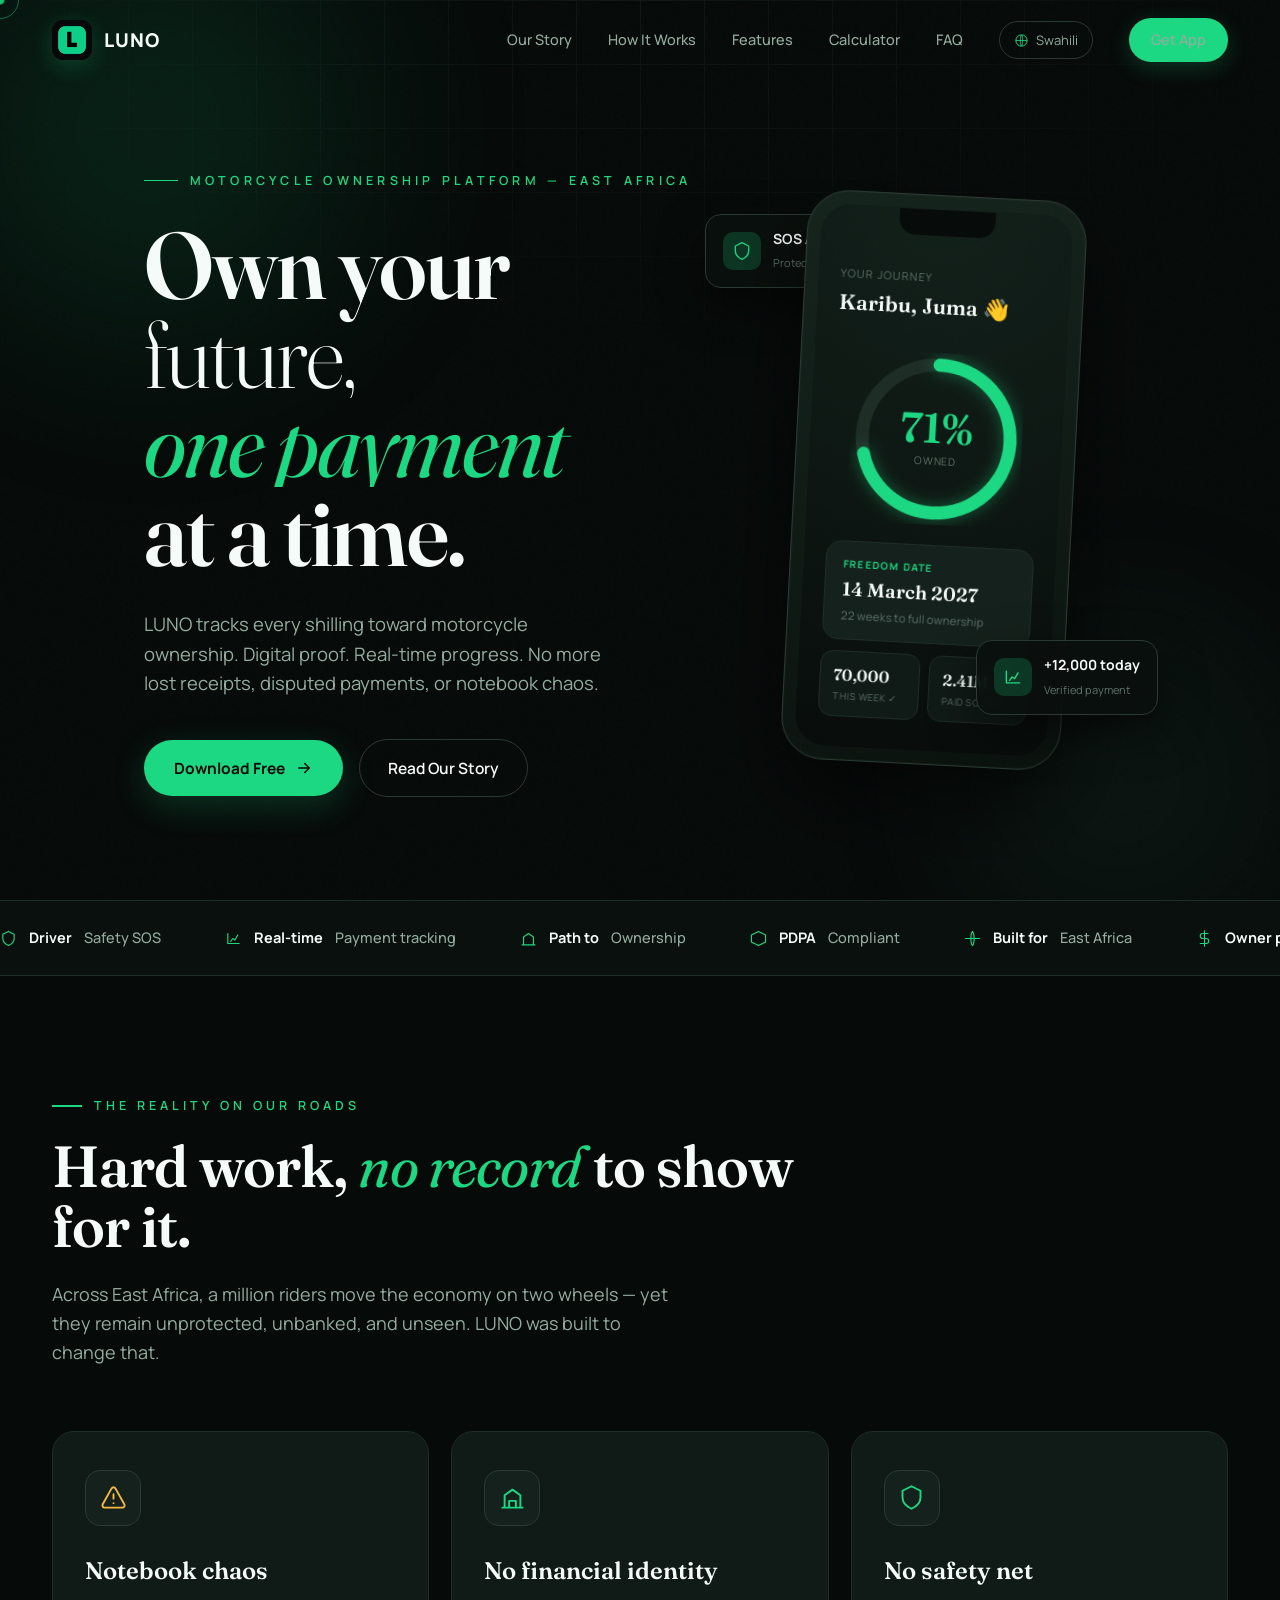
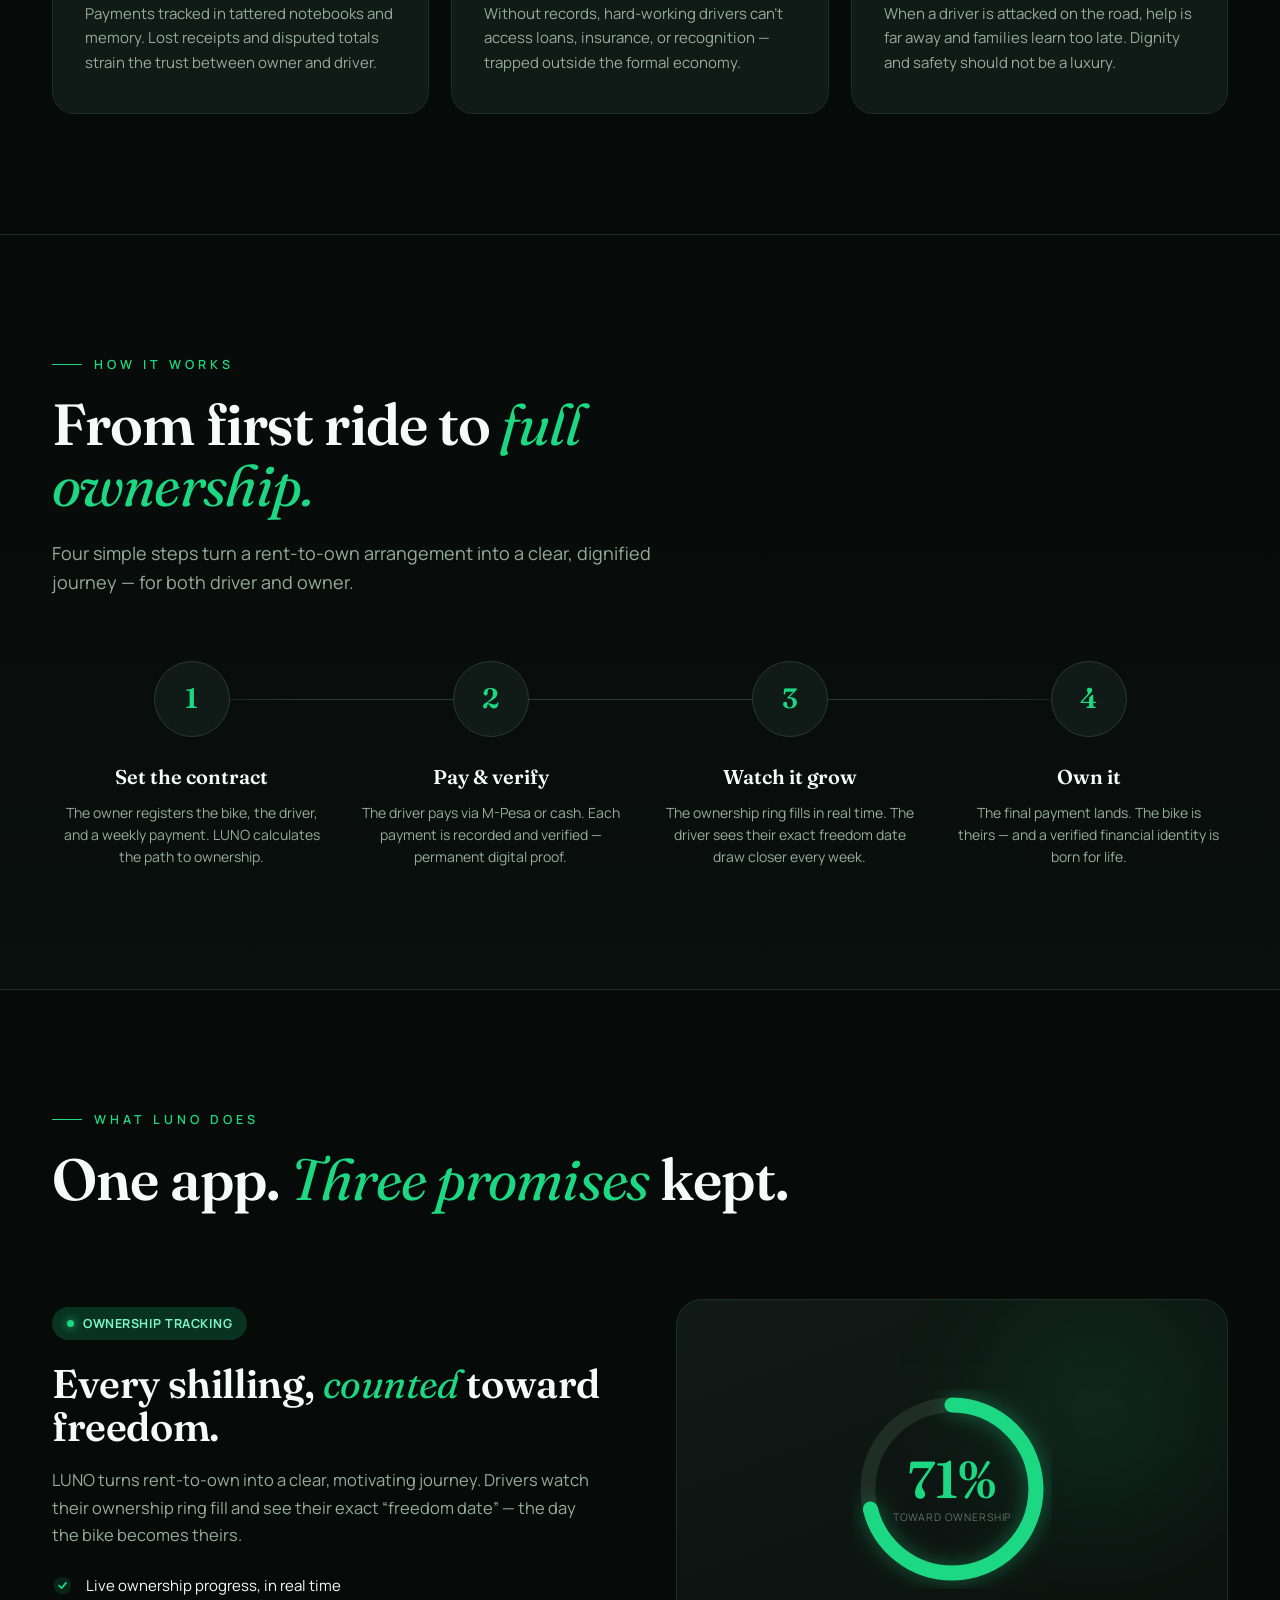
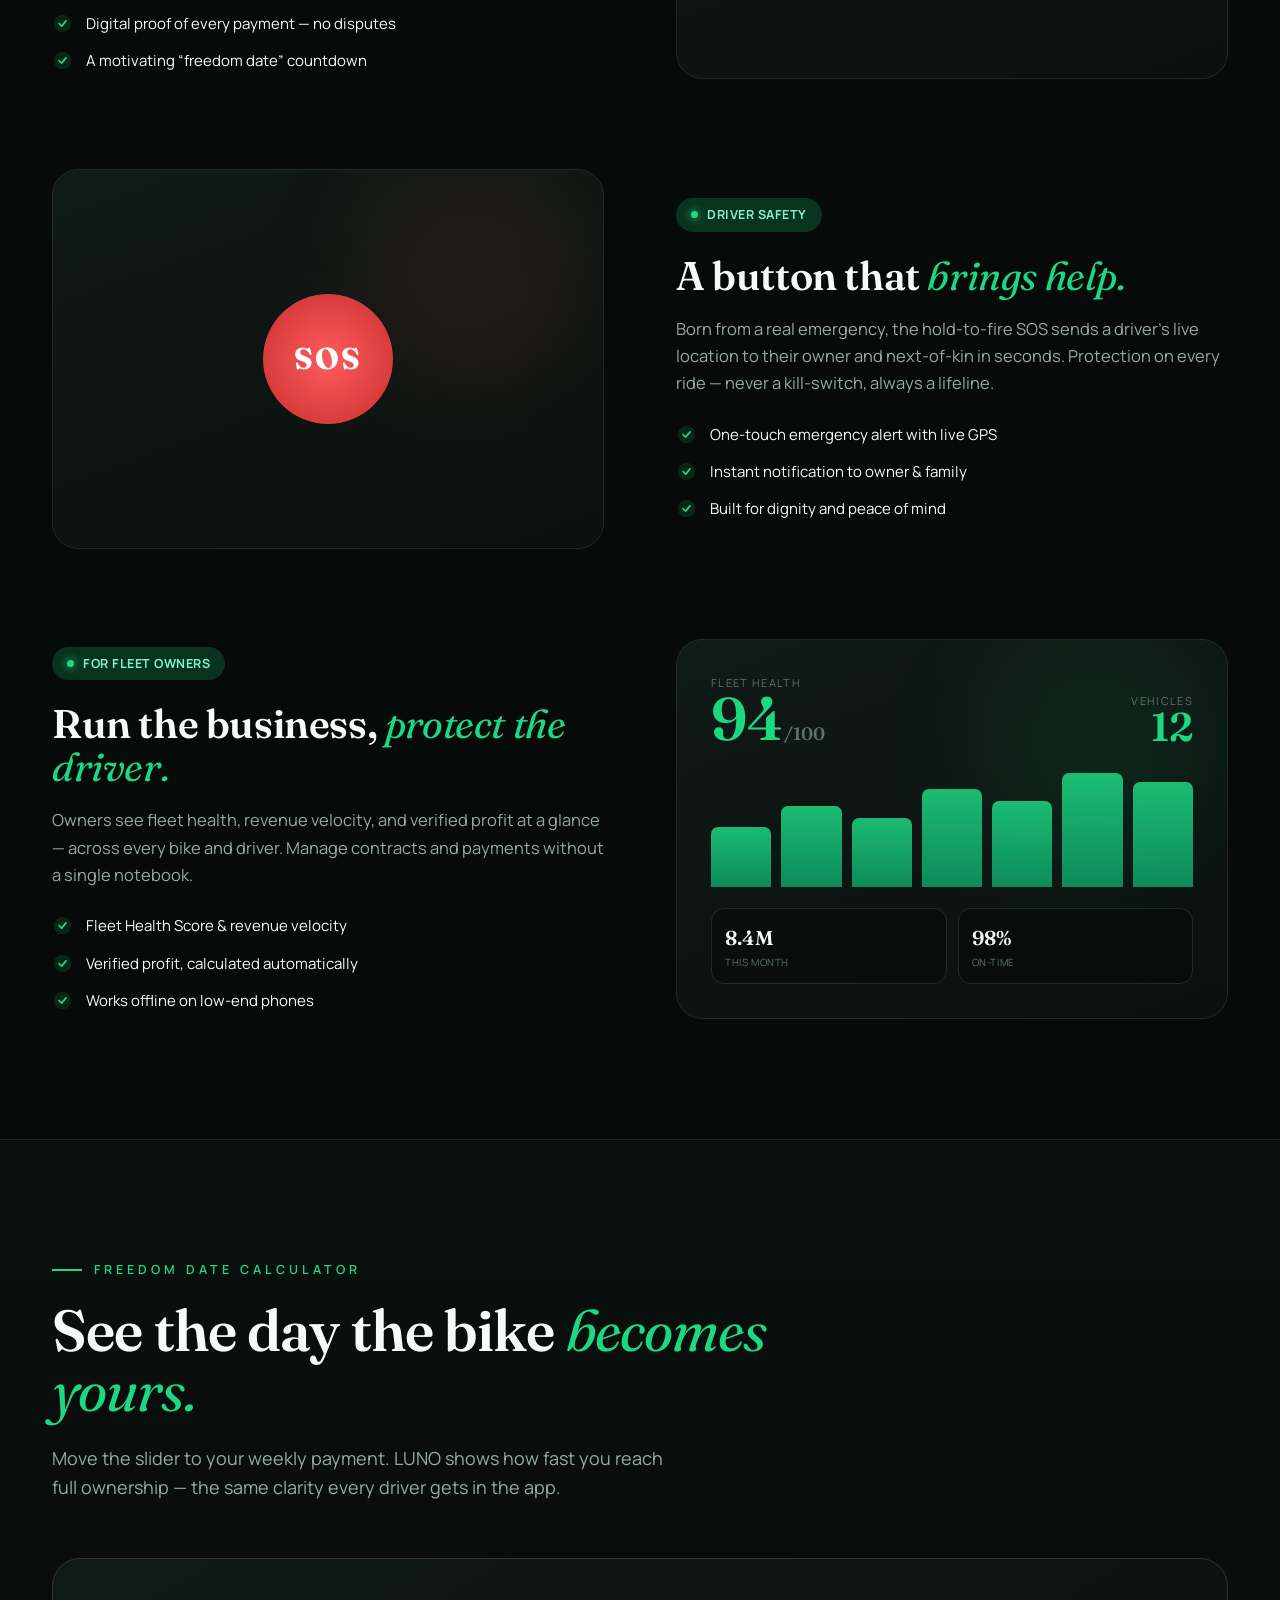
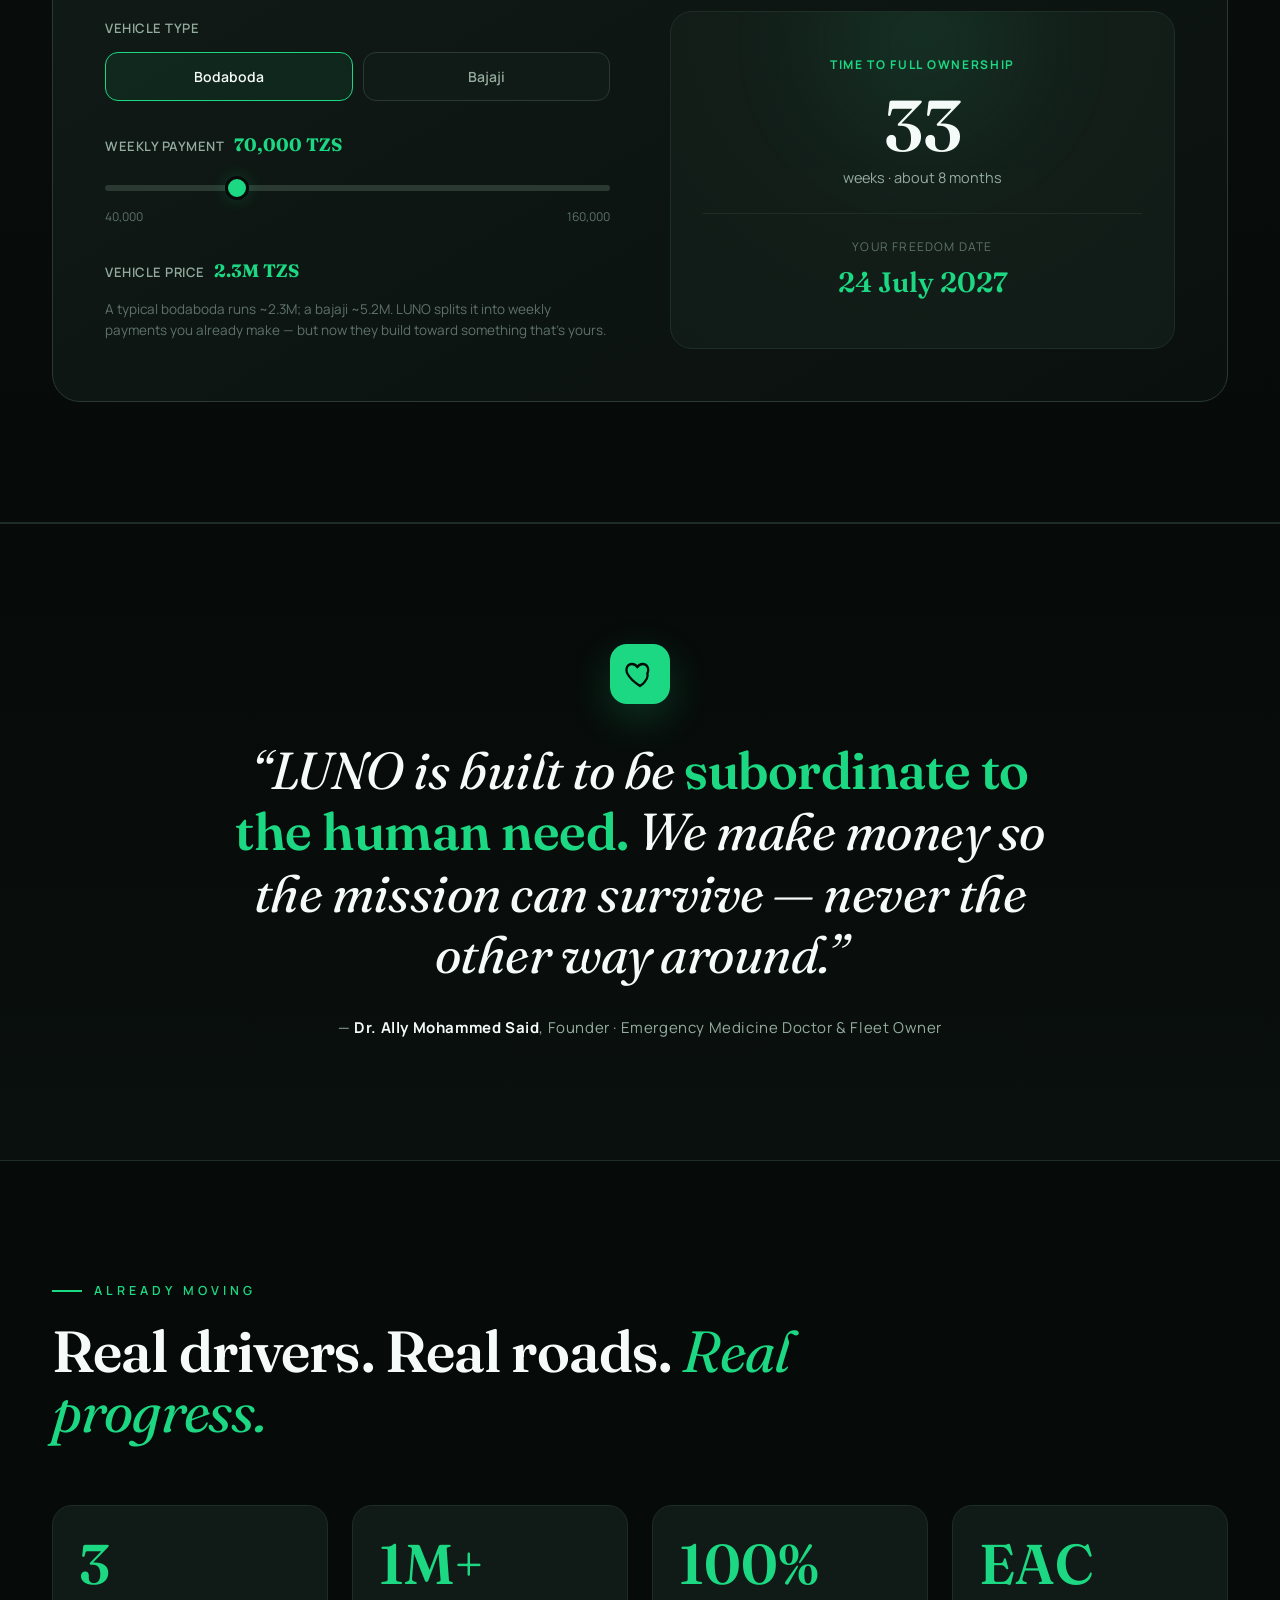
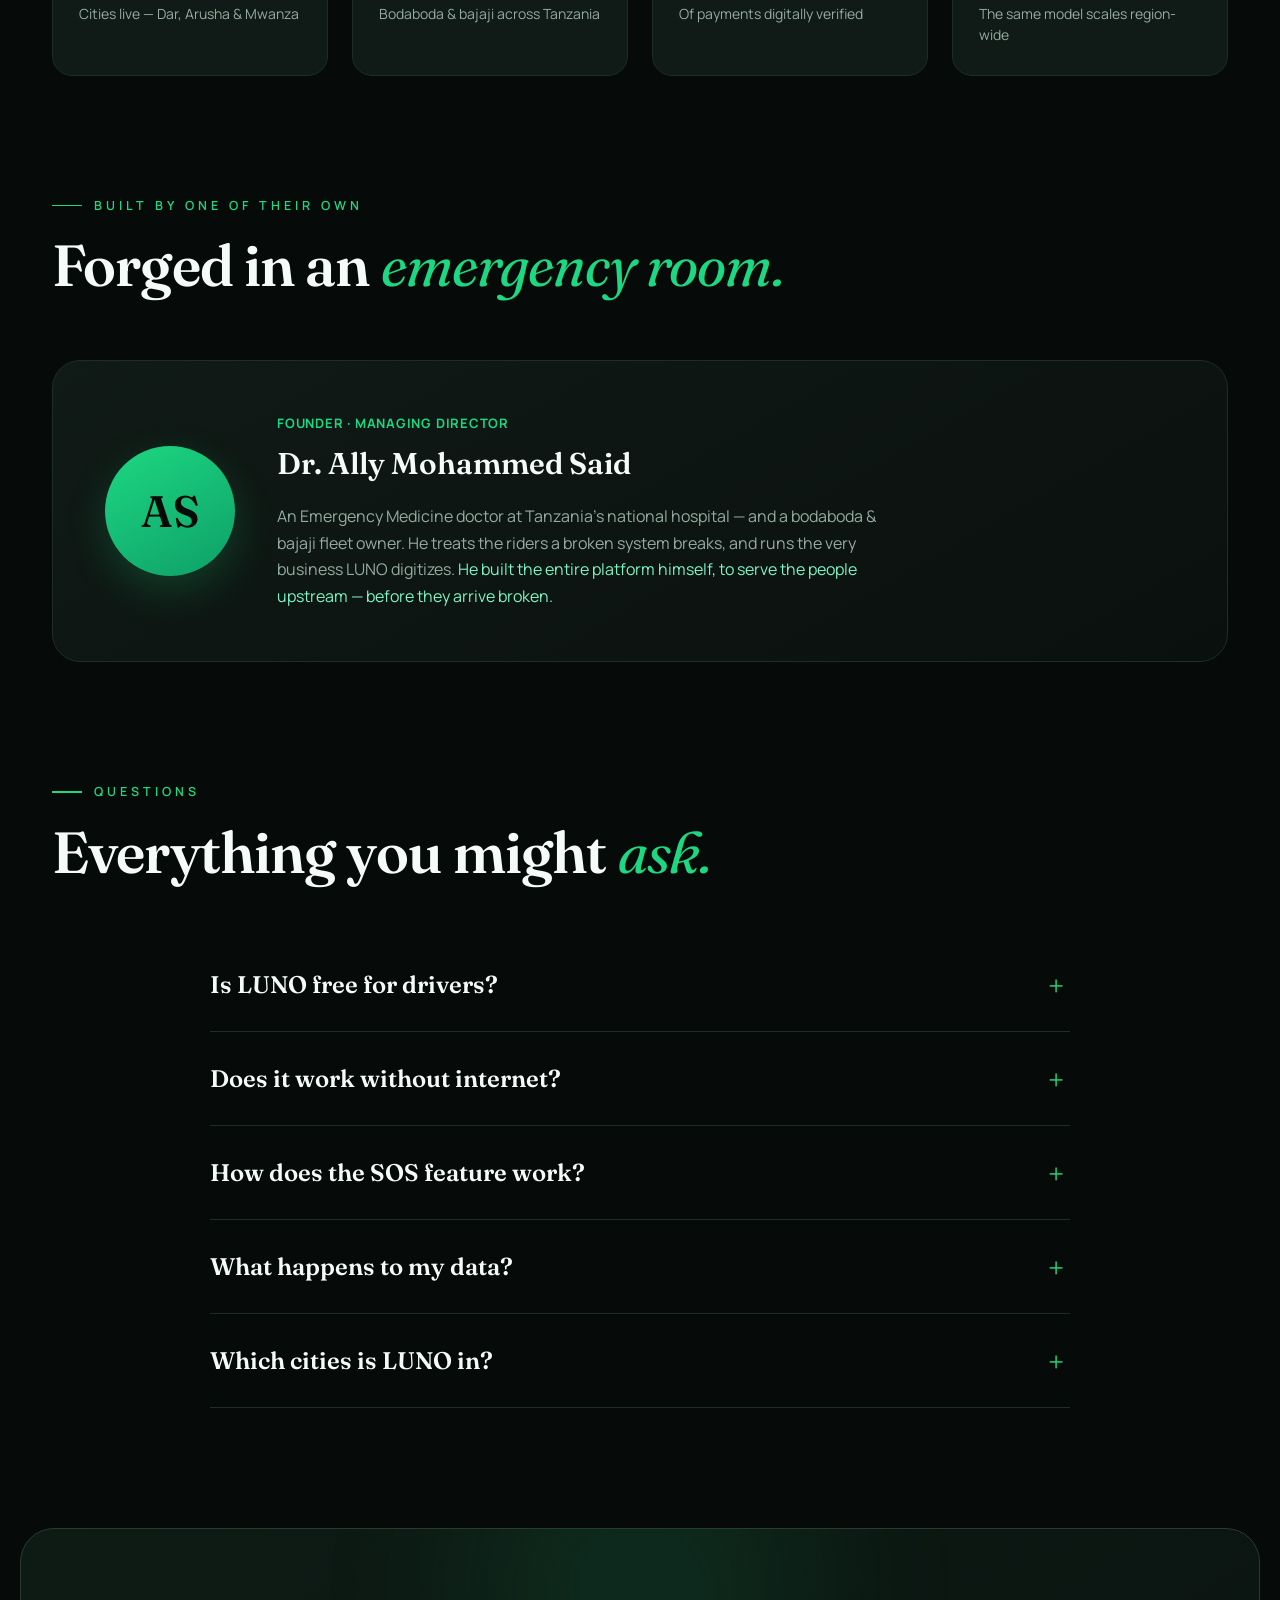
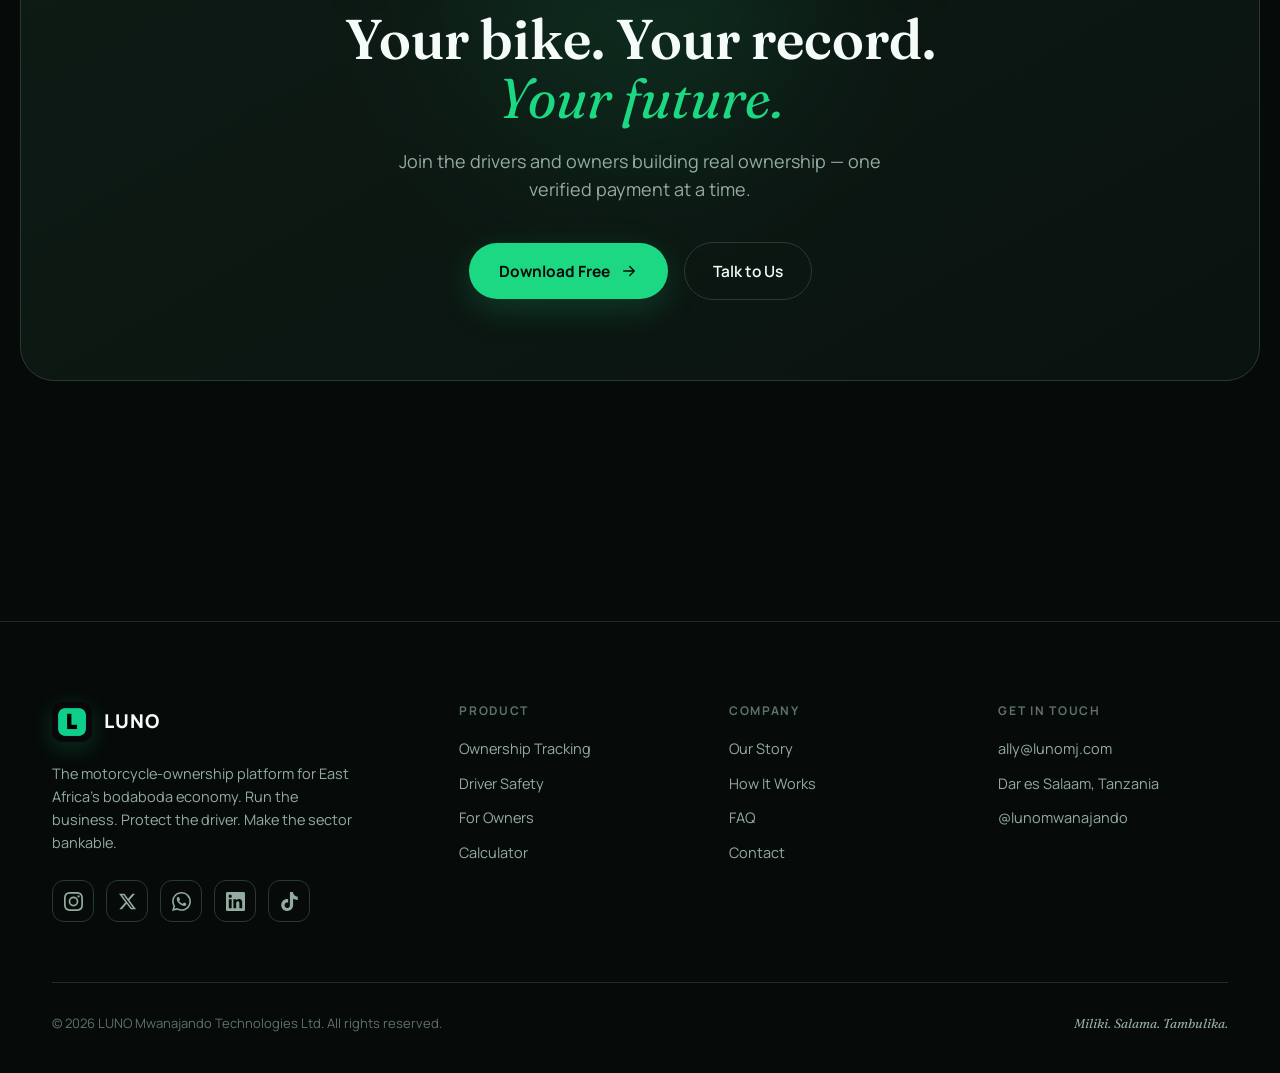
==== commit 287e27f4: "Update print statement from 'Hello' to 'Goodbye'" ====
--- a/index.html
+++ b/index.html
@@ -6,8 +6,11 @@
 <title>LUNO — Own your future, one payment at a time</title>
 <link rel="icon" type="image/png" href="[data-uri]">
 <link rel="apple-touch-icon" href="[data-uri]">
-<meta name="theme-color" content="#0B0B0D">
+<meta name="theme-color" content="#060A09">
 <meta name="description" content="LUNO is the motorcycle-ownership platform for East Africa's bodaboda economy. Rent-to-own tracking, driver safety, and a path to ownership — built to be subordinate to the human need.">
+<meta property="og:title" content="LUNO — Own your future, one payment at a time">
+<meta property="og:description" content="The motorcycle-ownership platform for East Africa's bodaboda economy.">
+<meta property="og:type" content="website">
 <link rel="preconnect" href="https://fonts.googleapis.com">
 <link rel="preconnect" href="https://fonts.gstatic.com" crossorigin>
 <link href="https://fonts.googleapis.com/css2?family=Fraunces:ital,opsz,wght@0,9..144,300..900;1,9..144,300..900&family=Manrope:wght@300;400;500;600;700;800&display=swap" rel="stylesheet">
@@ -16,51 +19,66 @@
     --ink:#060A09; --ink-2:#0A100E; --panel:#0D1512; --card:#101A16; --card-2:#15211C;
     --line:#1F2D27; --line-2:#2A3A33;
     --green:#1DD882; --green-d:#0E9F68; --green-glow:#1DD88233;
-    --mint:#7BF5C4; --amber:#F4B740;
+    --mint:#7BF5C4; --amber:#F4B740; --red:#FF5C5C;
     --white:#F4FBF8; --mute:#94AC9F; --mute-2:#5E726A; --mute-3:#3C4B44;
     --serif:'Fraunces',Georgia,serif; --sans:'Manrope',system-ui,sans-serif;
-    --maxw:1240px;
-    --ease:cubic-bezier(.16,1,.3,1);
+    --maxw:1240px; --ease:cubic-bezier(.16,1,.3,1);
   }
   *{margin:0;padding:0;box-sizing:border-box}
   html{scroll-behavior:smooth;-webkit-font-smoothing:antialiased;text-rendering:optimizeLegibility}
-  body{background:var(--ink);color:var(--white);font-family:var(--sans);font-weight:400;line-height:1.55;overflow-x:hidden}
+  body{background:var(--ink);color:var(--white);font-family:var(--sans);font-weight:400;line-height:1.55;overflow-x:hidden;cursor:none}
+  a,button{cursor:none}
+  @media(hover:none){body,a,button{cursor:auto}}
   a{color:inherit;text-decoration:none}
   ::selection{background:var(--green);color:var(--ink)}
- 
-  /* grain + grid atmosphere */
-  body::before{
-    content:"";position:fixed;inset:0;z-index:0;pointer-events:none;opacity:.4;
+  img{display:block;max-width:100%}
+
+  /* custom cursor */
+  .cursor{position:fixed;top:0;left:0;width:9px;height:9px;border-radius:50%;background:var(--green);pointer-events:none;z-index:9999;transform:translate(-50%,-50%);transition:width .25s var(--ease),height .25s var(--ease),background .25s,opacity .3s;mix-blend-mode:difference}
+  .cursor-ring{position:fixed;top:0;left:0;width:38px;height:38px;border:1.5px solid var(--green);border-radius:50%;pointer-events:none;z-index:9998;transform:translate(-50%,-50%);transition:width .3s var(--ease),height .3s var(--ease),opacity .3s,border-color .3s;opacity:.45}
+  .cursor.hover{width:0;height:0}
+  .cursor-ring.hover{width:62px;height:62px;opacity:.8;border-color:var(--mint)}
+  @media(hover:none){.cursor,.cursor-ring{display:none}}
+
+  /* scroll progress */
+  .progress{position:fixed;top:0;left:0;height:2.5px;background:linear-gradient(90deg,var(--green),var(--mint));z-index:200;width:0%;box-shadow:0 0 12px var(--green)}
+
+  /* page load veil */
+  .veil{position:fixed;inset:0;z-index:9000;background:var(--ink);display:grid;place-items:center;transition:opacity .8s var(--ease),visibility .8s}
+  .veil.gone{opacity:0;visibility:hidden}
+  .veil-mark{width:64px;height:64px;border-radius:18px;overflow:hidden;box-shadow:0 0 50px var(--green-glow);animation:veilpulse 1.3s var(--ease) infinite}
+  .veil-mark img{width:100%;height:100%;object-fit:cover}
+  @keyframes veilpulse{0%,100%{transform:scale(1);opacity:1}50%{transform:scale(.9);opacity:.7}}
+
+  body::before{content:"";position:fixed;inset:0;z-index:0;pointer-events:none;opacity:.4;
     background-image:linear-gradient(var(--line) 1px,transparent 1px),linear-gradient(90deg,var(--line) 1px,transparent 1px);
     background-size:64px 64px;
-    -webkit-mask-image:radial-gradient(ellipse 80% 60% at 50% 0%,#000 0%,transparent 70%);
-            mask-image:radial-gradient(ellipse 80% 60% at 50% 0%,#000 0%,transparent 70%);
-  }
+    -webkit-mask-image:radial-gradient(ellipse 80% 60% at 50% 0%,#000 0%,transparent 70%);mask-image:radial-gradient(ellipse 80% 60% at 50% 0%,#000 0%,transparent 70%);}
   .noise{position:fixed;inset:0;z-index:1;pointer-events:none;opacity:.035;mix-blend-mode:overlay;
     background-image:url("data:image/svg+xml,%3Csvg viewBox='0 0 256 256' xmlns='http://www.w3.org/2000/svg'%3E%3Cfilter id='n'%3E%3CfeTurbulence type='fractalNoise' baseFrequency='0.85' numOctaves='3'/%3E%3C/filter%3E%3Crect width='100%25' height='100%25' filter='url(%23n)'/%3E%3C/svg%3E");}
- 
+
   .wrap{max-width:var(--maxw);margin:0 auto;padding:0 32px;position:relative;z-index:2}
- 
-  /* ---------- NAV ---------- */
+
+  /* NAV */
   nav{position:fixed;top:0;left:0;right:0;z-index:100;transition:all .5s var(--ease)}
   nav.scrolled{background:rgba(6,10,9,.72);backdrop-filter:blur(18px);border-bottom:1px solid var(--line)}
   .nav-inner{max-width:var(--maxw);margin:0 auto;padding:18px 32px;display:flex;align-items:center;justify-content:space-between}
   .logo{display:flex;align-items:center;gap:12px;font-weight:800;font-size:19px;letter-spacing:.06em}
   .logo-mark{width:40px;height:40px;border-radius:11px;overflow:hidden;display:grid;place-items:center;box-shadow:0 6px 22px var(--green-glow);transition:transform .4s var(--ease)}
-  .logo-mark img{width:100%;height:100%;object-fit:cover;display:block}
+  .logo-mark img{width:100%;height:100%;object-fit:cover}
   .logo:hover .logo-mark{transform:rotate(-8deg) scale(1.06)}
-  .nav-links{display:flex;align-items:center;gap:38px}
+  .nav-links{display:flex;align-items:center;gap:36px}
   .nav-links a{font-size:14.5px;color:var(--mute);font-weight:500;transition:color .25s;position:relative}
   .nav-links a::after{content:"";position:absolute;left:0;bottom:-5px;width:0;height:1.5px;background:var(--green);transition:width .3s var(--ease)}
   .nav-links a:hover{color:var(--white)}
   .nav-links a:hover::after{width:100%}
   .nav-cta{padding:11px 22px;border-radius:100px;background:var(--green);color:var(--ink);font-weight:700;font-size:14px;box-shadow:0 6px 22px var(--green-glow);transition:transform .3s var(--ease),box-shadow .3s}
   .nav-cta:hover{transform:translateY(-2px);box-shadow:0 10px 30px var(--green-glow)}
-  .lang{padding:8px 14px;border:1px solid var(--line-2);border-radius:100px;font-size:13px;color:var(--mute);display:flex;align-items:center;gap:7px;cursor:pointer;transition:border-color .25s}
+  .lang{padding:8px 14px;border:1px solid var(--line-2);border-radius:100px;font-size:13px;color:var(--mute);display:flex;align-items:center;gap:7px;transition:border-color .25s}
   .lang:hover{border-color:var(--green-d)}
   @media(max-width:880px){.nav-links a:not(.nav-cta),.lang{display:none}}
- 
-  /* ---------- HERO ---------- */
+
+  /* HERO */
   header{position:relative;min-height:100vh;display:flex;align-items:center;padding:140px 0 80px;overflow:hidden}
   .hero-glow{position:absolute;border-radius:50%;filter:blur(90px);z-index:0;pointer-events:none}
   .g1{width:620px;height:620px;background:radial-gradient(circle,var(--green) 0%,transparent 70%);opacity:.16;top:-180px;left:-160px}
@@ -71,18 +89,28 @@
   h1{font-family:var(--serif);font-weight:600;font-size:clamp(54px,7.4vw,108px);line-height:.94;letter-spacing:-.02em;margin-bottom:34px}
   h1 .it{font-style:italic;font-weight:400;color:var(--green)}
   h1 .lt{font-weight:300}
-  .hero-sub{font-size:18.5px;color:var(--mute);max-width:480px;line-height:1.6;margin-bottom:40px;font-weight:400}
-  .hero-cta{display:flex;gap:16px;flex-wrap:wrap;align-items:center}
-  .btn-primary{padding:16px 30px;border-radius:100px;background:var(--green);color:var(--ink);font-weight:700;font-size:15.5px;display:inline-flex;align-items:center;gap:10px;box-shadow:0 10px 34px var(--green-glow);transition:transform .35s var(--ease),box-shadow .35s}
+  .hero-line{display:block;overflow:hidden}
+  .hero-line span{display:block;transform:translateY(110%);animation:riseUp 1s var(--ease) forwards}
+  .hero-line:nth-child(1) span{animation-delay:.15s}
+  .hero-line:nth-child(2) span{animation-delay:.28s}
+  .hero-line:nth-child(3) span{animation-delay:.41s}
+  @keyframes riseUp{to{transform:translateY(0)}}
+  .hero-sub{font-size:18.5px;color:var(--mute);max-width:480px;line-height:1.6;margin-bottom:40px;opacity:0;animation:fadeUp .9s var(--ease) .7s forwards}
+  .hero-cta{display:flex;gap:16px;flex-wrap:wrap;align-items:center;opacity:0;animation:fadeUp .9s var(--ease) .85s forwards}
+  @keyframes fadeUp{from{opacity:0;transform:translateY(24px)}to{opacity:1;transform:none}}
+  .btn-primary{padding:16px 30px;border-radius:100px;background:var(--green);color:var(--ink);font-weight:700;font-size:15.5px;display:inline-flex;align-items:center;gap:10px;box-shadow:0 10px 34px var(--green-glow);transition:transform .35s var(--ease),box-shadow .35s;position:relative;overflow:hidden}
+  .btn-primary span{position:relative;z-index:1;display:inline-flex;align-items:center;gap:10px}
+  .btn-primary::before{content:"";position:absolute;inset:0;background:var(--mint);transform:translateX(-101%);transition:transform .45s var(--ease)}
+  .btn-primary:hover::before{transform:translateX(0)}
   .btn-primary:hover{transform:translateY(-3px);box-shadow:0 16px 44px var(--green-glow)}
   .btn-primary svg{transition:transform .35s var(--ease)}
   .btn-primary:hover svg{transform:translateX(5px)}
   .btn-ghost{padding:16px 28px;border-radius:100px;border:1px solid var(--line-2);color:var(--white);font-weight:600;font-size:15.5px;transition:border-color .3s,background .3s}
   .btn-ghost:hover{border-color:var(--green);background:rgba(29,216,130,.06)}
- 
-  /* phone mockup */
+
   .hero-visual{position:relative;display:grid;place-items:center;height:100%}
-  .phone{position:relative;width:280px;height:570px;border-radius:42px;background:linear-gradient(165deg,#16241E,#0B130F);border:1px solid var(--line-2);padding:13px;box-shadow:0 40px 90px rgba(0,0,0,.6),0 0 0 1px rgba(255,255,255,.02) inset;transform:rotate(3deg) translateY(0);animation:float 6s ease-in-out infinite}
+  .phone{position:relative;width:280px;height:570px;border-radius:42px;background:linear-gradient(165deg,#16241E,#0B130F);border:1px solid var(--line-2);padding:13px;box-shadow:0 40px 90px rgba(0,0,0,.6),0 0 0 1px rgba(255,255,255,.02) inset;transform:rotate(3deg);animation:float 6s ease-in-out infinite;opacity:0;animation:floatIn 1.1s var(--ease) .5s forwards,float 6s ease-in-out 1.6s infinite}
+  @keyframes floatIn{from{opacity:0;transform:rotate(3deg) translateY(40px)}to{opacity:1;transform:rotate(3deg) translateY(0)}}
   @keyframes float{0%,100%{transform:rotate(3deg) translateY(0)}50%{transform:rotate(3deg) translateY(-16px)}}
   .phone-screen{width:100%;height:100%;border-radius:30px;background:radial-gradient(circle at 50% 0%,#13211B,#080D0B);overflow:hidden;position:relative;display:flex;flex-direction:column;padding:26px 22px}
   .notch{position:absolute;top:14px;left:50%;transform:translateX(-50%);width:96px;height:26px;background:#070C0A;border-radius:0 0 16px 16px;z-index:5}
@@ -90,7 +118,7 @@
   .ps-driver{font-family:var(--serif);font-size:21px;font-weight:600;margin-top:4px}
   .ring-wrap{margin:30px auto 12px;position:relative;width:172px;height:172px}
   .ring-wrap svg{transform:rotate(-90deg)}
-  .ps-pct{position:absolute;inset:0;display:grid;place-items:center;flex-direction:column;text-align:center}
+  .ps-pct{position:absolute;inset:0;display:grid;place-items:center;text-align:center}
   .ps-pct b{font-family:var(--serif);font-size:42px;font-weight:600;color:var(--green);line-height:1;display:block}
   .ps-pct span{font-size:10.5px;color:var(--mute-2);letter-spacing:.08em;text-transform:uppercase;margin-top:4px;display:block}
   .ps-freedom{background:var(--card-2);border:1px solid var(--line);border-radius:16px;padding:15px 17px;margin-top:8px}
@@ -101,8 +129,6 @@
   .ps-pay{flex:1;background:var(--card);border:1px solid var(--line);border-radius:13px;padding:11px 13px}
   .ps-pay .v{font-family:var(--serif);font-size:16px;font-weight:600;color:var(--white)}
   .ps-pay .k{font-size:9.5px;color:var(--mute-2);letter-spacing:.06em;text-transform:uppercase;margin-top:2px}
- 
-  /* floating badge */
   .float-badge{position:absolute;background:rgba(10,16,14,.9);backdrop-filter:blur(12px);border:1px solid var(--line-2);border-radius:16px;padding:13px 17px;display:flex;align-items:center;gap:12px;box-shadow:0 18px 44px rgba(0,0,0,.5)}
   .fb-1{top:8%;left:-26px;animation:float 5s ease-in-out infinite}
   .fb-2{bottom:13%;right:-22px;animation:float 5.6s ease-in-out infinite .6s}
@@ -111,30 +137,28 @@
   .fb-t b{font-size:14px;display:block;font-weight:700}
   .fb-t span{font-size:11px;color:var(--mute-2)}
   @media(max-width:980px){.hero-grid{grid-template-columns:1fr}.hero-visual{display:none}}
- 
-  /* ---------- MARQUEE / trust ---------- */
+
+  /* TRUST */
   .trust{border-top:1px solid var(--line);border-bottom:1px solid var(--line);padding:26px 0;overflow:hidden;position:relative;z-index:2;background:var(--ink-2)}
   .trust-track{display:flex;gap:64px;white-space:nowrap;animation:scroll 28s linear infinite;width:max-content}
   .trust:hover .trust-track{animation-play-state:paused}
   @keyframes scroll{to{transform:translateX(-50%)}}
-  .trust-item{display:flex;align-items:center;gap:12px;font-size:14.5px;color:var(--mute);font-weight:500;letter-spacing:.02em}
+  .trust-item{display:flex;align-items:center;gap:12px;font-size:14.5px;color:var(--mute);font-weight:500}
   .trust-item svg{width:17px;height:17px;flex-shrink:0}
   .trust-item b{color:var(--white);font-weight:700}
- 
-  /* ---------- SECTION SCAFFOLD ---------- */
+
   section{position:relative;z-index:2;padding:120px 0}
   .sec-eyebrow{font-size:12.5px;font-weight:600;letter-spacing:.32em;text-transform:uppercase;color:var(--green);margin-bottom:20px;display:flex;align-items:center;gap:12px}
   .sec-eyebrow::before{content:"";width:30px;height:1.5px;background:var(--green)}
   .sec-title{font-family:var(--serif);font-weight:600;font-size:clamp(34px,4.6vw,58px);line-height:1.04;letter-spacing:-.015em;margin-bottom:24px;max-width:780px}
   .sec-title .it{font-style:italic;font-weight:400;color:var(--green)}
   .sec-lead{font-size:18px;color:var(--mute);max-width:620px;line-height:1.6}
- 
   .reveal{opacity:0;transform:translateY(34px);transition:opacity .9s var(--ease),transform .9s var(--ease)}
   .reveal.in{opacity:1;transform:none}
- 
-  /* ---------- PROBLEM ---------- */
+
+  /* PROBLEM */
   .prob-grid{display:grid;grid-template-columns:repeat(3,1fr);gap:22px;margin-top:64px}
-  .prob{background:var(--card);border:1px solid var(--line);border-radius:22px;padding:38px 32px;transition:transform .5s var(--ease),border-color .4s,background .4s;position:relative;overflow:hidden}
+  .prob{background:var(--card);border:1px solid var(--line);border-radius:22px;padding:38px 32px;transition:transform .5s var(--ease),border-color .4s;position:relative;overflow:hidden}
   .prob::after{content:"";position:absolute;inset:0;background:radial-gradient(circle at 50% -20%,var(--green-glow),transparent 60%);opacity:0;transition:opacity .5s}
   .prob:hover{transform:translateY(-8px);border-color:var(--line-2)}
   .prob:hover::after{opacity:1}
@@ -142,8 +166,20 @@
   .prob-ic svg{width:27px;height:27px}
   .prob h3{font-family:var(--serif);font-size:24px;font-weight:600;margin-bottom:13px;position:relative;z-index:1}
   .prob p{font-size:15px;color:var(--mute);line-height:1.62;position:relative;z-index:1}
- 
-  /* ---------- FEATURES (alternating) ---------- */
+
+  /* HOW IT WORKS */
+  .how-wrap{background:linear-gradient(180deg,var(--ink),var(--ink-2));border-top:1px solid var(--line);border-bottom:1px solid var(--line)}
+  .steps{display:grid;grid-template-columns:repeat(4,1fr);gap:20px;margin-top:64px;position:relative}
+  .steps::before{content:"";position:absolute;top:38px;left:8%;right:8%;height:1.5px;background:linear-gradient(90deg,transparent,var(--line-2) 15%,var(--line-2) 85%,transparent);z-index:0}
+  .step{position:relative;z-index:1;text-align:center}
+  .step-num{width:76px;height:76px;border-radius:50%;background:var(--card);border:1.5px solid var(--line-2);display:grid;place-items:center;margin:0 auto 24px;font-family:var(--serif);font-size:28px;font-weight:600;color:var(--green);transition:all .4s var(--ease)}
+  .step:hover .step-num{border-color:var(--green);box-shadow:0 0 30px var(--green-glow);transform:scale(1.06)}
+  .step h4{font-family:var(--serif);font-size:20px;font-weight:600;margin-bottom:10px}
+  .step p{font-size:14px;color:var(--mute);line-height:1.6;padding:0 8px}
+  @media(max-width:880px){.steps{grid-template-columns:1fr 1fr;gap:36px}.steps::before{display:none}}
+  @media(max-width:520px){.steps{grid-template-columns:1fr}}
+
+  /* FEATURES */
   .feat{display:grid;grid-template-columns:1fr 1fr;gap:72px;align-items:center;margin-top:90px}
   .feat:first-of-type{margin-top:64px}
   .feat.flip .feat-text{order:2}
@@ -156,33 +192,47 @@
   .feat-list li{display:flex;align-items:flex-start;gap:13px;font-size:15px;color:var(--white)}
   .feat-list svg{width:21px;height:21px;flex-shrink:0;margin-top:1px}
   .feat-visual{height:380px;border-radius:26px;border:1px solid var(--line);position:relative;overflow:hidden;background:linear-gradient(160deg,var(--card),var(--ink-2))}
-  .fv-glow{position:absolute;width:340px;height:340px;border-radius:50%;background:radial-gradient(circle,var(--green) 0%,transparent 70%);opacity:.13;filter:blur(50px)}
-  .fv-1{top:-60px;right:-40px}
-  /* SOS visual */
+  .fv-glow{position:absolute;width:340px;height:340px;border-radius:50%;background:radial-gradient(circle,var(--green) 0%,transparent 70%);opacity:.13;filter:blur(50px);top:-60px;right:-40px}
   .sos-ring{position:absolute;inset:0;display:grid;place-items:center}
   .sos-btn{width:130px;height:130px;border-radius:50%;background:radial-gradient(circle,#FF5C5C,#C72E2E);display:grid;place-items:center;font-family:var(--serif);font-weight:700;font-size:30px;color:#fff;letter-spacing:.06em;box-shadow:0 0 0 0 rgba(255,92,92,.5);animation:pulse 2.4s var(--ease) infinite;position:relative;z-index:2}
   @keyframes pulse{0%{box-shadow:0 0 0 0 rgba(255,92,92,.45)}70%{box-shadow:0 0 0 46px rgba(255,92,92,0)}100%{box-shadow:0 0 0 0 rgba(255,92,92,0)}}
-  /* owner dash visual */
   .dash{position:absolute;inset:0;padding:34px;display:flex;flex-direction:column;gap:14px}
   .dash-top{display:flex;justify-content:space-between;align-items:flex-end}
   .dash-score{font-family:var(--serif);font-size:60px;font-weight:600;color:var(--green);line-height:.9}
   .dash-score small{font-size:18px;color:var(--mute-2)}
   .dash-lbl{font-size:11px;color:var(--mute-2);letter-spacing:.12em;text-transform:uppercase}
   .bars{display:flex;align-items:flex-end;gap:10px;height:120px;margin-top:8px}
-  .bar{flex:1;background:linear-gradient(to top,var(--green-d),var(--green));border-radius:7px 7px 0 0;opacity:.85;animation:grow 1.2s var(--ease) backwards}
-  @keyframes grow{from{height:0!important;opacity:0}}
+  .bar{flex:1;background:linear-gradient(to top,var(--green-d),var(--green));border-radius:7px 7px 0 0;opacity:.85;height:0;transition:height 1s var(--ease)}
   .dash-cards{display:flex;gap:11px;margin-top:auto}
   .dash-card{flex:1;background:rgba(0,0,0,.3);border:1px solid var(--line);border-radius:13px;padding:13px}
   .dash-card .v{font-family:var(--serif);font-size:20px;font-weight:600}
   .dash-card .k{font-size:10px;color:var(--mute-2);letter-spacing:.06em;text-transform:uppercase;margin-top:2px}
-  /* data visual */
-  .data-nodes{position:absolute;inset:0}
-  .node{position:absolute;background:var(--card-2);border:1px solid var(--line-2);border-radius:13px;padding:12px 16px;font-size:13px;font-weight:600;display:flex;align-items:center;gap:9px;box-shadow:0 10px 26px rgba(0,0,0,.4)}
-  .node svg{width:17px;height:17px}
-  .node-c{position:absolute;top:50%;left:50%;transform:translate(-50%,-50%);background:var(--green);color:var(--ink);font-family:var(--serif);font-weight:700;padding:16px 20px;border-radius:15px;font-size:15px;z-index:3;box-shadow:0 0 40px var(--green-glow)}
   @media(max-width:880px){.feat{grid-template-columns:1fr;gap:36px}.feat.flip .feat-text{order:0}.feat-visual{height:300px}}
- 
-  /* ---------- PRINCIPLE / mission band ---------- */
+
+  /* CALCULATOR */
+  .calc-wrap{background:linear-gradient(180deg,var(--ink-2),var(--ink));border-top:1px solid var(--line);border-bottom:1px solid var(--line)}
+  .calc{display:grid;grid-template-columns:1fr 1fr;gap:60px;align-items:center;margin-top:56px;background:linear-gradient(150deg,var(--card),var(--ink-2));border:1px solid var(--line-2);border-radius:28px;padding:52px}
+  .calc-controls label{display:block;font-size:13px;letter-spacing:.04em;text-transform:uppercase;color:var(--mute);font-weight:600;margin-bottom:14px}
+  .calc-controls label b{color:var(--green);font-family:var(--serif);font-size:18px;text-transform:none;letter-spacing:0;margin-left:6px}
+  .calc-field{margin-bottom:30px}
+  .seg{display:flex;gap:10px}
+  .seg button{flex:1;padding:14px;border-radius:13px;border:1px solid var(--line-2);background:var(--card);color:var(--mute);font-family:var(--sans);font-weight:600;font-size:14px;transition:all .3s var(--ease)}
+  .seg button.on{border-color:var(--green);background:rgba(29,216,130,.08);color:var(--white)}
+  input[type=range]{-webkit-appearance:none;width:100%;height:6px;border-radius:100px;background:var(--line-2);outline:none}
+  input[type=range]::-webkit-slider-thumb{-webkit-appearance:none;width:24px;height:24px;border-radius:50%;background:var(--green);cursor:pointer;box-shadow:0 0 16px var(--green-glow);border:3px solid var(--ink)}
+  input[type=range]::-moz-range-thumb{width:24px;height:24px;border-radius:50%;background:var(--green);cursor:pointer;border:3px solid var(--ink)}
+  .calc-range-labels{display:flex;justify-content:space-between;font-size:12px;color:var(--mute-2);margin-top:10px}
+  .calc-result{text-align:center;padding:44px 32px;background:radial-gradient(circle at 50% 0%,var(--card-2),var(--card));border:1px solid var(--line);border-radius:22px;position:relative;overflow:hidden}
+  .calc-result::before{content:"";position:absolute;width:300px;height:300px;border-radius:50%;background:radial-gradient(circle,var(--green) 0%,transparent 70%);opacity:.12;filter:blur(50px);top:-120px;left:50%;transform:translateX(-50%)}
+  .calc-result .rlbl{font-size:12px;letter-spacing:.14em;text-transform:uppercase;color:var(--green);font-weight:700;position:relative}
+  .calc-result .rbig{font-family:var(--serif);font-size:clamp(44px,6vw,72px);font-weight:600;line-height:1;margin:14px 0 6px;position:relative}
+  .calc-result .rsub{font-size:14.5px;color:var(--mute);position:relative}
+  .calc-result .rdate{margin-top:24px;padding-top:24px;border-top:1px solid var(--line);position:relative}
+  .calc-result .rdate .d{font-family:var(--serif);font-size:28px;font-weight:600;color:var(--green)}
+  .calc-result .rdate .k{font-size:12px;letter-spacing:.1em;text-transform:uppercase;color:var(--mute-2);margin-bottom:4px}
+  @media(max-width:880px){.calc{grid-template-columns:1fr;gap:36px;padding:34px 26px}}
+
+  /* PRINCIPLE */
   .principle{background:linear-gradient(180deg,var(--ink),var(--ink-2));border-top:1px solid var(--line);border-bottom:1px solid var(--line)}
   .principle .wrap{text-align:center;max-width:920px}
   .principle .mark{width:60px;height:60px;border-radius:17px;background:var(--green);display:grid;place-items:center;margin:0 auto 36px;box-shadow:0 14px 40px var(--green-glow)}
@@ -191,8 +241,8 @@
   .principle blockquote .hl{color:var(--green);font-style:normal;font-weight:600}
   .principle cite{font-style:normal;font-size:15px;color:var(--mute);letter-spacing:.04em}
   .principle cite b{color:var(--white)}
- 
-  /* ---------- STATS ---------- */
+
+  /* STATS */
   .stats{display:grid;grid-template-columns:repeat(4,1fr);gap:24px;margin-top:64px}
   .stat{text-align:left;padding:30px 26px;border-radius:20px;border:1px solid var(--line);background:var(--card);transition:border-color .4s,transform .5s var(--ease)}
   .stat:hover{border-color:var(--line-2);transform:translateY(-6px)}
@@ -200,8 +250,8 @@
   .stat span{font-size:14px;color:var(--mute);margin-top:12px;display:block;line-height:1.45}
   @media(max-width:880px){.prob-grid,.stats{grid-template-columns:1fr 1fr}}
   @media(max-width:560px){.prob-grid,.stats{grid-template-columns:1fr}}
- 
-  /* ---------- FOUNDER ---------- */
+
+  /* FOUNDER */
   .founder-card{display:grid;grid-template-columns:auto 1fr;gap:42px;align-items:center;background:linear-gradient(150deg,var(--card),var(--ink-2));border:1px solid var(--line);border-radius:28px;padding:52px;margin-top:64px}
   .founder-av{width:130px;height:130px;border-radius:50%;background:linear-gradient(150deg,var(--green),var(--green-d));display:grid;place-items:center;font-family:var(--serif);font-size:44px;font-weight:600;color:var(--ink);box-shadow:0 14px 40px var(--green-glow)}
   .founder-info .role{font-size:13px;color:var(--green);font-weight:700;letter-spacing:.06em;text-transform:uppercase;margin-bottom:8px}
@@ -209,76 +259,89 @@
   .founder-info p{font-size:16px;color:var(--mute);line-height:1.66;max-width:640px}
   .founder-info p .hl{color:var(--mint)}
   @media(max-width:680px){.founder-card{grid-template-columns:1fr;text-align:center;padding:38px 28px}.founder-av{margin:0 auto}.founder-info p{margin:0 auto}}
- 
-  /* ---------- CTA ---------- */
+
+  /* FAQ */
+  .faq{max-width:860px;margin:56px auto 0}
+  .faq-item{border-bottom:1px solid var(--line);padding:4px 0}
+  .faq-q{width:100%;text-align:left;background:none;border:none;color:var(--white);font-family:var(--serif);font-size:clamp(19px,2.2vw,24px);font-weight:600;padding:28px 50px 28px 0;position:relative;transition:color .3s}
+  .faq-q:hover{color:var(--green)}
+  .faq-q::after{content:"+";position:absolute;right:6px;top:50%;transform:translateY(-50%);font-size:28px;color:var(--green);font-family:var(--sans);font-weight:300;transition:transform .4s var(--ease)}
+  .faq-item.open .faq-q::after{transform:translateY(-50%) rotate(45deg)}
+  .faq-a{max-height:0;overflow:hidden;transition:max-height .5s var(--ease),padding .5s var(--ease)}
+  .faq-item.open .faq-a{max-height:240px;padding-bottom:28px}
+  .faq-a p{font-size:16px;color:var(--mute);line-height:1.7;max-width:680px}
+
+  /* CTA */
   .cta-band{position:relative;overflow:hidden;border-radius:34px;background:linear-gradient(150deg,#0E1B15,#0A120F);border:1px solid var(--line-2);padding:80px 64px;text-align:center;margin:0 auto;max-width:var(--maxw)}
   .cta-band .cg{position:absolute;width:520px;height:520px;border-radius:50%;background:radial-gradient(circle,var(--green) 0%,transparent 70%);opacity:.14;filter:blur(70px);top:-200px;left:50%;transform:translateX(-50%)}
   .cta-band h2{font-family:var(--serif);font-size:clamp(34px,4.6vw,56px);font-weight:600;line-height:1.06;margin-bottom:20px;position:relative;z-index:1}
   .cta-band h2 .it{font-style:italic;color:var(--green);font-weight:400}
   .cta-band p{font-size:18px;color:var(--mute);max-width:520px;margin:0 auto 38px;position:relative;z-index:1}
-  .cta-band .hero-cta{justify-content:center;position:relative;z-index:1}
- 
-  /* ---------- FOOTER ---------- */
+  .cta-band .hero-cta{justify-content:center;position:relative;z-index:1;opacity:1;animation:none}
+
+  /* FOOTER */
   footer{padding:80px 0 40px;border-top:1px solid var(--line);margin-top:120px;position:relative;z-index:2}
   .foot-grid{display:grid;grid-template-columns:1.6fr 1fr 1fr 1fr;gap:40px;margin-bottom:60px}
   .foot-brand .logo{margin-bottom:20px}
   .foot-brand p{font-size:14.5px;color:var(--mute);max-width:300px;line-height:1.6}
+  .socials{display:flex;gap:12px;margin-top:26px}
+  .soc{width:42px;height:42px;border-radius:12px;border:1px solid var(--line-2);display:grid;place-items:center;color:var(--mute);transition:all .3s var(--ease)}
+  .soc:hover{border-color:var(--green);color:var(--green);background:rgba(29,216,130,.06);transform:translateY(-3px)}
+  .soc svg{width:19px;height:19px;fill:currentColor}
   .foot-col h4{font-size:12px;letter-spacing:.14em;text-transform:uppercase;color:var(--mute-2);margin-bottom:18px;font-weight:700}
   .foot-col a{display:block;font-size:14.5px;color:var(--mute);margin-bottom:12px;transition:color .25s}
   .foot-col a:hover{color:var(--green)}
   .foot-bottom{display:flex;justify-content:space-between;align-items:center;padding-top:30px;border-top:1px solid var(--line);font-size:13px;color:var(--mute-2);flex-wrap:wrap;gap:16px}
   .foot-bottom .tag{font-style:italic;font-family:var(--serif);color:var(--mute)}
   @media(max-width:760px){.foot-grid{grid-template-columns:1fr 1fr}.cta-band{padding:54px 28px}}
- 
-  .scrollbar-thin{}
 </style>
 </head>
 <body>
+<div class="cursor" id="cursor"></div>
+<div class="cursor-ring" id="cursorRing"></div>
+<div class="progress" id="progress"></div>
 <div class="noise"></div>
- 
-<!-- NAV -->
+<div class="veil" id="veil"><div class="veil-mark"><img src="[data-uri]" alt="LUNO"></div></div>
+
 <nav id="nav">
   <div class="nav-inner">
-    <a href="#" class="logo">
-      <span class="logo-mark"><img src="[data-uri]" alt="LUNO"></span>
-      LUNO
-    </a>
+    <a href="#" class="logo" data-cursor><span class="logo-mark"><img src="[data-uri]" alt="LUNO"></span>LUNO</a>
     <div class="nav-links">
       <a href="#story">Our Story</a>
+      <a href="#how">How It Works</a>
       <a href="#features">Features</a>
-      <a href="#owners">For Owners</a>
-      <a href="#contact">Contact</a>
-      <span class="lang"><svg width="15" height="15" viewBox="0 0 24 24" fill="none"><circle cx="12" cy="12" r="9" stroke="#1DD882" stroke-width="1.6"/><path d="M3 12h18M12 3c2.5 2.7 2.5 15.3 0 18M12 3c-2.5 2.7-2.5 15.3 0 18" stroke="#1DD882" stroke-width="1.3"/></svg> Swahili</span>
-      <a href="#contact" class="nav-cta">Get App</a>
+      <a href="#calculator">Calculator</a>
+      <a href="#faq">FAQ</a>
+      <span class="lang" data-cursor><svg width="15" height="15" viewBox="0 0 24 24" fill="none"><circle cx="12" cy="12" r="9" stroke="#1DD882" stroke-width="1.6"/><path d="M3 12h18M12 3c2.5 2.7 2.5 15.3 0 18M12 3c-2.5 2.7-2.5 15.3 0 18" stroke="#1DD882" stroke-width="1.3"/></svg> Swahili</span>
+      <a href="#contact" class="nav-cta" data-cursor>Get App</a>
     </div>
   </div>
 </nav>
- 
-<!-- HERO -->
+
 <header>
-  <div class="hero-glow g1"></div>
-  <div class="hero-glow g2"></div>
+  <div class="hero-glow g1"></div><div class="hero-glow g2"></div>
   <div class="wrap">
     <div class="hero-grid">
       <div class="hero-text">
         <span class="eyebrow">Motorcycle Ownership Platform — East Africa</span>
-        <h1>Own your <span class="lt">future,</span><br><span class="it">one payment</span><br>at a time.</h1>
+        <h1>
+          <span class="hero-line"><span>Own your <span class="lt">future,</span></span></span>
+          <span class="hero-line"><span class="it">one payment</span></span>
+          <span class="hero-line"><span>at a time.</span></span>
+        </h1>
         <p class="hero-sub">LUNO tracks every shilling toward motorcycle ownership. Digital proof. Real-time progress. No more lost receipts, disputed payments, or notebook chaos.</p>
         <div class="hero-cta">
-          <a href="#contact" class="btn-primary">Download Free <svg width="18" height="18" viewBox="0 0 24 24" fill="none"><path d="M5 12h14M13 6l6 6-6 6" stroke="#060A09" stroke-width="2" stroke-linecap="round" stroke-linejoin="round"/></svg></a>
-          <a href="#story" class="btn-ghost">Read Our Story</a>
+          <a href="#contact" class="btn-primary" data-cursor><span>Download Free <svg width="18" height="18" viewBox="0 0 24 24" fill="none"><path d="M5 12h14M13 6l6 6-6 6" stroke="#060A09" stroke-width="2" stroke-linecap="round" stroke-linejoin="round"/></svg></span></a>
+          <a href="#story" class="btn-ghost" data-cursor>Read Our Story</a>
         </div>
       </div>
       <div class="hero-visual">
-        <div class="float-badge fb-1">
-          <span class="fb-ic"><svg viewBox="0 0 24 24" fill="none"><path d="M12 2l8 4v6c0 5-3.5 8-8 10-4.5-2-8-5-8-10V6l8-4z" stroke="#1DD882" stroke-width="1.6" stroke-linejoin="round"/></svg></span>
-          <span class="fb-t"><b>SOS Active</b><span>Protected on the road</span></span>
-        </div>
+        <div class="float-badge fb-1"><span class="fb-ic"><svg viewBox="0 0 24 24" fill="none"><path d="M12 2l8 4v6c0 5-3.5 8-8 10-4.5-2-8-5-8-10V6l8-4z" stroke="#1DD882" stroke-width="1.6" stroke-linejoin="round"/></svg></span><span class="fb-t"><b>SOS Active</b><span>Protected on the road</span></span></div>
         <div class="phone">
           <div class="notch"></div>
           <div class="phone-screen">
             <div class="ps-label">Your journey</div>
-            <div class="ps-driver">Karibu, Juma 👋</div>
+            <div class="ps-driver">Karibu, Juma &#128075;</div>
             <div class="ring-wrap">
               <svg width="172" height="172" viewBox="0 0 172 172">
                 <circle cx="86" cy="86" r="74" fill="none" stroke="#1F2D27" stroke-width="13"/>
@@ -286,265 +349,322 @@
               </svg>
               <div class="ps-pct"><div><b>71%</b><span>Owned</span></div></div>
             </div>
-            <div class="ps-freedom">
-              <div class="lbl">Freedom Date</div>
-              <div class="date">14 March 2027</div>
-              <div class="sub">22 weeks to full ownership</div>
-            </div>
+            <div class="ps-freedom"><div class="lbl">Freedom Date</div><div class="date">14 March 2027</div><div class="sub">22 weeks to full ownership</div></div>
             <div class="ps-row">
-              <div class="ps-pay"><div class="v">70,000</div><div class="k">This week ✓</div></div>
+              <div class="ps-pay"><div class="v">70,000</div><div class="k">This week &#10003;</div></div>
               <div class="ps-pay"><div class="v">2.41M</div><div class="k">Paid so far</div></div>
             </div>
           </div>
         </div>
-        <div class="float-badge fb-2">
-          <span class="fb-ic"><svg viewBox="0 0 24 24" fill="none"><path d="M4 19V5M4 19h16M8 16l3-4 3 2 4-7" stroke="#1DD882" stroke-width="1.7" stroke-linecap="round" stroke-linejoin="round"/></svg></span>
-          <span class="fb-t"><b>+12,000 today</b><span>Verified payment</span></span>
-        </div>
+        <div class="float-badge fb-2"><span class="fb-ic"><svg viewBox="0 0 24 24" fill="none"><path d="M4 19V5M4 19h16M8 16l3-4 3 2 4-7" stroke="#1DD882" stroke-width="1.7" stroke-linecap="round" stroke-linejoin="round"/></svg></span><span class="fb-t"><b>+12,000 today</b><span>Verified payment</span></span></div>
       </div>
     </div>
   </div>
 </header>
- 
-<!-- TRUST MARQUEE -->
-<div class="trust">
-  <div class="trust-track" id="track">
-    <!-- duplicated for seamless loop -->
-  </div>
-</div>
- 
-<!-- PROBLEM -->
+
+<div class="trust"><div class="trust-track" id="track"></div></div>
+
 <section id="story">
   <div class="wrap">
     <div class="reveal">
       <span class="sec-eyebrow">The Reality on Our Roads</span>
       <h2 class="sec-title">Hard work, <span class="it">no record</span> to show for it.</h2>
-      <p class="sec-lead">Across East Africa, a million riders move the economy on two wheels — yet they remain unprotected, unbanked, and unseen. LUNO was built to change that.</p>
+      <p class="sec-lead">Across East Africa, a million riders move the economy on two wheels &mdash; yet they remain unprotected, unbanked, and unseen. LUNO was built to change that.</p>
     </div>
     <div class="prob-grid">
-      <div class="prob reveal">
-        <div class="prob-ic"><svg viewBox="0 0 24 24" fill="none"><path d="M12 9v4m0 4h.01M10.3 3.9 2.4 18a2 2 0 0 0 1.7 3h15.8a2 2 0 0 0 1.7-3L13.7 3.9a2 2 0 0 0-3.4 0z" stroke="#F4B740" stroke-width="1.7" stroke-linecap="round" stroke-linejoin="round"/></svg></div>
-        <h3>Notebook chaos</h3>
-        <p>Payments tracked in tattered notebooks and memory. Lost receipts and disputed totals strain the trust between owner and driver.</p>
-      </div>
-      <div class="prob reveal">
-        <div class="prob-ic"><svg viewBox="0 0 24 24" fill="none"><path d="M3 21h18M5 21V10l7-5 7 5v11M9 21v-6h6v6" stroke="#1DD882" stroke-width="1.7" stroke-linecap="round" stroke-linejoin="round"/></svg></div>
-        <h3>No financial identity</h3>
-        <p>Without records, hard-working drivers can't access loans, insurance, or recognition — trapped outside the formal economy.</p>
-      </div>
-      <div class="prob reveal">
-        <div class="prob-ic"><svg viewBox="0 0 24 24" fill="none"><path d="M12 2 4 6v6c0 5 3.5 8 8 10 4.5-2 8-5 8-10V6l-8-4z" stroke="#1DD882" stroke-width="1.7" stroke-linejoin="round"/></svg></div>
-        <h3>No safety net</h3>
-        <p>When a driver is attacked on the road, help is far away and families learn too late. Dignity and safety should not be a luxury.</p>
-      </div>
-    </div>
-  </div>
-</section>
- 
-<!-- FEATURES -->
-<section id="features" style="padding-top:40px">
+      <div class="prob reveal"><div class="prob-ic"><svg viewBox="0 0 24 24" fill="none"><path d="M12 9v4m0 4h.01M10.3 3.9 2.4 18a2 2 0 0 0 1.7 3h15.8a2 2 0 0 0 1.7-3L13.7 3.9a2 2 0 0 0-3.4 0z" stroke="#F4B740" stroke-width="1.7" stroke-linecap="round" stroke-linejoin="round"/></svg></div><h3>Notebook chaos</h3><p>Payments tracked in tattered notebooks and memory. Lost receipts and disputed totals strain the trust between owner and driver.</p></div>
+      <div class="prob reveal"><div class="prob-ic"><svg viewBox="0 0 24 24" fill="none"><path d="M3 21h18M5 21V10l7-5 7 5v11M9 21v-6h6v6" stroke="#1DD882" stroke-width="1.7" stroke-linecap="round" stroke-linejoin="round"/></svg></div><h3>No financial identity</h3><p>Without records, hard-working drivers can't access loans, insurance, or recognition &mdash; trapped outside the formal economy.</p></div>
+      <div class="prob reveal"><div class="prob-ic"><svg viewBox="0 0 24 24" fill="none"><path d="M12 2 4 6v6c0 5 3.5 8 8 10 4.5-2 8-5 8-10V6l-8-4z" stroke="#1DD882" stroke-width="1.7" stroke-linejoin="round"/></svg></div><h3>No safety net</h3><p>When a driver is attacked on the road, help is far away and families learn too late. Dignity and safety should not be a luxury.</p></div>
+    </div>
+  </div>
+</section>
+
+<div class="how-wrap">
+<section id="how">
   <div class="wrap">
     <div class="reveal">
-      <span class="sec-eyebrow">What LUNO Does</span>
-      <h2 class="sec-title">One app. <span class="it">Three promises</span> kept.</h2>
-    </div>
- 
-    <!-- Feature 1: ownership -->
+      <span class="sec-eyebrow">How It Works</span>
+      <h2 class="sec-title">From first ride to <span class="it">full ownership.</span></h2>
+      <p class="sec-lead">Four simple steps turn a rent-to-own arrangement into a clear, dignified journey &mdash; for both driver and owner.</p>
+    </div>
+    <div class="steps">
+      <div class="step reveal"><div class="step-num">1</div><h4>Set the contract</h4><p>The owner registers the bike, the driver, and a weekly payment. LUNO calculates the path to ownership.</p></div>
+      <div class="step reveal"><div class="step-num">2</div><h4>Pay &amp; verify</h4><p>The driver pays via M-Pesa or cash. Each payment is recorded and verified &mdash; permanent digital proof.</p></div>
+      <div class="step reveal"><div class="step-num">3</div><h4>Watch it grow</h4><p>The ownership ring fills in real time. The driver sees their exact freedom date draw closer every week.</p></div>
+      <div class="step reveal"><div class="step-num">4</div><h4>Own it</h4><p>The final payment lands. The bike is theirs &mdash; and a verified financial identity is born for life.</p></div>
+    </div>
+  </div>
+</section>
+</div>
+
+<section id="features">
+  <div class="wrap">
+    <div class="reveal"><span class="sec-eyebrow">What LUNO Does</span><h2 class="sec-title">One app. <span class="it">Three promises</span> kept.</h2></div>
+
     <div class="feat reveal">
       <div class="feat-text">
         <span class="feat-tag"><span class="dot"></span>OWNERSHIP TRACKING</span>
         <h3>Every shilling, <span class="it">counted</span> toward freedom.</h3>
-        <p>LUNO turns rent-to-own into a clear, motivating journey. Drivers watch their ownership ring fill and see their exact “freedom date” — the day the bike becomes theirs.</p>
+        <p>LUNO turns rent-to-own into a clear, motivating journey. Drivers watch their ownership ring fill and see their exact &ldquo;freedom date&rdquo; &mdash; the day the bike becomes theirs.</p>
         <ul class="feat-list">
           <li><svg viewBox="0 0 24 24" fill="none"><circle cx="12" cy="12" r="10" fill="#1DD88222"/><path d="m8 12 3 3 5-6" stroke="#1DD882" stroke-width="2" stroke-linecap="round" stroke-linejoin="round"/></svg>Live ownership progress, in real time</li>
-          <li><svg viewBox="0 0 24 24" fill="none"><circle cx="12" cy="12" r="10" fill="#1DD88222"/><path d="m8 12 3 3 5-6" stroke="#1DD882" stroke-width="2" stroke-linecap="round" stroke-linejoin="round"/></svg>Digital proof of every payment — no disputes</li>
-          <li><svg viewBox="0 0 24 24" fill="none"><circle cx="12" cy="12" r="10" fill="#1DD88222"/><path d="m8 12 3 3 5-6" stroke="#1DD882" stroke-width="2" stroke-linecap="round" stroke-linejoin="round"/></svg>A motivating “freedom date” countdown</li>
+          <li><svg viewBox="0 0 24 24" fill="none"><circle cx="12" cy="12" r="10" fill="#1DD88222"/><path d="m8 12 3 3 5-6" stroke="#1DD882" stroke-width="2" stroke-linecap="round" stroke-linejoin="round"/></svg>Digital proof of every payment &mdash; no disputes</li>
+          <li><svg viewBox="0 0 24 24" fill="none"><circle cx="12" cy="12" r="10" fill="#1DD88222"/><path d="m8 12 3 3 5-6" stroke="#1DD882" stroke-width="2" stroke-linecap="round" stroke-linejoin="round"/></svg>A motivating &ldquo;freedom date&rdquo; countdown</li>
         </ul>
       </div>
       <div class="feat-visual">
-        <div class="fv-glow fv-1"></div>
+        <div class="fv-glow"></div>
         <div class="dash" style="justify-content:center;align-items:center">
           <div class="ring-wrap" style="width:200px;height:200px;margin:0">
             <svg width="200" height="200" viewBox="0 0 200 200">
               <circle cx="100" cy="100" r="84" fill="none" stroke="#1F2D27" stroke-width="15"/>
-              <circle cx="100" cy="100" r="84" fill="none" stroke="#1DD882" stroke-width="15" stroke-linecap="round" stroke-dasharray="528" stroke-dashoffset="153" style="filter:drop-shadow(0 0 10px #1DD88266)"/>
+              <circle id="scrollRing" cx="100" cy="100" r="84" fill="none" stroke="#1DD882" stroke-width="15" stroke-linecap="round" stroke-dasharray="528" stroke-dashoffset="528" style="filter:drop-shadow(0 0 10px #1DD88266);transition:stroke-dashoffset 1.6s var(--ease)"/>
             </svg>
-            <div class="ps-pct"><div><b style="font-size:52px">71%</b><span>Toward ownership</span></div></div>
+            <div class="ps-pct"><div><b style="font-size:52px" data-count="71" data-suffix="%">0%</b><span>Toward ownership</span></div></div>
           </div>
         </div>
       </div>
     </div>
- 
-    <!-- Feature 2: SOS -->
+
     <div class="feat flip reveal">
       <div class="feat-text">
         <span class="feat-tag"><span class="dot"></span>DRIVER SAFETY</span>
         <h3>A button that <span class="it">brings help.</span></h3>
-        <p>Born from a real emergency, the hold-to-fire SOS sends a driver’s live location to their owner and next-of-kin in seconds. Protection on every ride — never a kill-switch, always a lifeline.</p>
+        <p>Born from a real emergency, the hold-to-fire SOS sends a driver&rsquo;s live location to their owner and next-of-kin in seconds. Protection on every ride &mdash; never a kill-switch, always a lifeline.</p>
         <ul class="feat-list">
           <li><svg viewBox="0 0 24 24" fill="none"><circle cx="12" cy="12" r="10" fill="#1DD88222"/><path d="m8 12 3 3 5-6" stroke="#1DD882" stroke-width="2" stroke-linecap="round" stroke-linejoin="round"/></svg>One-touch emergency alert with live GPS</li>
-          <li><svg viewBox="0 0 24 24" fill="none"><circle cx="12" cy="12" r="10" fill="#1DD88222"/><path d="m8 12 3 3 5-6" stroke="#1DD882" stroke-width="2" stroke-linecap="round" stroke-linejoin="round"/></svg>Instant notification to owner & family</li>
+          <li><svg viewBox="0 0 24 24" fill="none"><circle cx="12" cy="12" r="10" fill="#1DD88222"/><path d="m8 12 3 3 5-6" stroke="#1DD882" stroke-width="2" stroke-linecap="round" stroke-linejoin="round"/></svg>Instant notification to owner &amp; family</li>
           <li><svg viewBox="0 0 24 24" fill="none"><circle cx="12" cy="12" r="10" fill="#1DD88222"/><path d="m8 12 3 3 5-6" stroke="#1DD882" stroke-width="2" stroke-linecap="round" stroke-linejoin="round"/></svg>Built for dignity and peace of mind</li>
         </ul>
       </div>
       <div class="feat-visual">
-        <div class="fv-glow fv-1" style="background:radial-gradient(circle,#FF5C5C,transparent 70%)"></div>
+        <div class="fv-glow" style="background:radial-gradient(circle,#FF5C5C,transparent 70%)"></div>
         <div class="sos-ring"><div class="sos-btn">SOS</div></div>
       </div>
     </div>
- 
-    <!-- Feature 3: owner dashboard -->
+
     <div class="feat reveal" id="owners">
       <div class="feat-text">
         <span class="feat-tag"><span class="dot"></span>FOR FLEET OWNERS</span>
         <h3>Run the business, <span class="it">protect the driver.</span></h3>
-        <p>Owners see fleet health, revenue velocity, and verified profit at a glance — across every bike and driver. Manage contracts and payments without a single notebook.</p>
+        <p>Owners see fleet health, revenue velocity, and verified profit at a glance &mdash; across every bike and driver. Manage contracts and payments without a single notebook.</p>
         <ul class="feat-list">
-          <li><svg viewBox="0 0 24 24" fill="none"><circle cx="12" cy="12" r="10" fill="#1DD88222"/><path d="m8 12 3 3 5-6" stroke="#1DD882" stroke-width="2" stroke-linecap="round" stroke-linejoin="round"/></svg>Fleet Health Score & revenue velocity</li>
+          <li><svg viewBox="0 0 24 24" fill="none"><circle cx="12" cy="12" r="10" fill="#1DD88222"/><path d="m8 12 3 3 5-6" stroke="#1DD882" stroke-width="2" stroke-linecap="round" stroke-linejoin="round"/></svg>Fleet Health Score &amp; revenue velocity</li>
           <li><svg viewBox="0 0 24 24" fill="none"><circle cx="12" cy="12" r="10" fill="#1DD88222"/><path d="m8 12 3 3 5-6" stroke="#1DD882" stroke-width="2" stroke-linecap="round" stroke-linejoin="round"/></svg>Verified profit, calculated automatically</li>
           <li><svg viewBox="0 0 24 24" fill="none"><circle cx="12" cy="12" r="10" fill="#1DD88222"/><path d="m8 12 3 3 5-6" stroke="#1DD882" stroke-width="2" stroke-linecap="round" stroke-linejoin="round"/></svg>Works offline on low-end phones</li>
         </ul>
       </div>
       <div class="feat-visual">
-        <div class="fv-glow fv-1"></div>
+        <div class="fv-glow"></div>
         <div class="dash">
           <div class="dash-top">
-            <div><div class="dash-lbl">Fleet Health</div><div class="dash-score">94<small>/100</small></div></div>
-            <div style="text-align:right"><div class="dash-lbl">Vehicles</div><div class="dash-score" style="font-size:40px">12</div></div>
+            <div><div class="dash-lbl">Fleet Health</div><div class="dash-score"><span data-count="94">0</span><small>/100</small></div></div>
+            <div style="text-align:right"><div class="dash-lbl">Vehicles</div><div class="dash-score" style="font-size:40px" data-count="12">0</div></div>
           </div>
-          <div class="bars">
-            <div class="bar" style="height:50%;animation-delay:.1s"></div>
-            <div class="bar" style="height:68%;animation-delay:.18s"></div>
-            <div class="bar" style="height:58%;animation-delay:.26s"></div>
-            <div class="bar" style="height:82%;animation-delay:.34s"></div>
-            <div class="bar" style="height:72%;animation-delay:.42s"></div>
-            <div class="bar" style="height:95%;animation-delay:.5s"></div>
-            <div class="bar" style="height:88%;animation-delay:.58s"></div>
+          <div class="bars" id="bars">
+            <div class="bar" data-h="50"></div><div class="bar" data-h="68"></div><div class="bar" data-h="58"></div><div class="bar" data-h="82"></div><div class="bar" data-h="72"></div><div class="bar" data-h="95"></div><div class="bar" data-h="88"></div>
           </div>
-          <div class="dash-cards">
-            <div class="dash-card"><div class="v">8.4M</div><div class="k">This month</div></div>
-            <div class="dash-card"><div class="v">98%</div><div class="k">On-time</div></div>
+          <div class="dash-cards"><div class="dash-card"><div class="v">8.4M</div><div class="k">This month</div></div><div class="dash-card"><div class="v">98%</div><div class="k">On-time</div></div></div>
+        </div>
+      </div>
+    </div>
+  </div>
+</section>
+
+<div class="calc-wrap">
+<section id="calculator">
+  <div class="wrap">
+    <div class="reveal"><span class="sec-eyebrow">Freedom Date Calculator</span><h2 class="sec-title">See the day the bike <span class="it">becomes yours.</span></h2><p class="sec-lead">Move the slider to your weekly payment. LUNO shows how fast you reach full ownership &mdash; the same clarity every driver gets in the app.</p></div>
+    <div class="calc reveal">
+      <div class="calc-controls">
+        <div class="calc-field">
+          <label>Vehicle type</label>
+          <div class="seg" id="segType">
+            <button class="on" data-price="2300000" data-weeks="78" data-cursor>Bodaboda</button>
+            <button data-price="5200000" data-weeks="104" data-cursor>Bajaji</button>
           </div>
         </div>
-      </div>
-    </div>
-  </div>
-</section>
- 
-<!-- PRINCIPLE -->
+        <div class="calc-field">
+          <label>Weekly payment <b id="wkVal">70,000 TZS</b></label>
+          <input type="range" id="wkRange" min="40000" max="160000" step="5000" value="70000">
+          <div class="calc-range-labels"><span>40,000</span><span>160,000</span></div>
+        </div>
+        <div class="calc-field" style="margin-bottom:0">
+          <label>Vehicle price <b id="priceVal">2.3M TZS</b></label>
+          <p style="font-size:13.5px;color:var(--mute-2);line-height:1.6;margin-top:6px">A typical bodaboda runs ~2.3M; a bajaji ~5.2M. LUNO splits it into weekly payments you already make &mdash; but now they build toward something that&rsquo;s yours.</p>
+        </div>
+      </div>
+      <div class="calc-result">
+        <div class="rlbl">Time to full ownership</div>
+        <div class="rbig"><span id="weeksOut">33</span></div>
+        <div class="rsub" id="weeksSub">weeks &middot; about 8 months</div>
+        <div class="rdate"><div class="k">Your freedom date</div><div class="d" id="dateOut">&mdash;</div></div>
+      </div>
+    </div>
+  </div>
+</section>
+</div>
+
 <section class="principle">
   <div class="wrap reveal">
     <div class="mark"><svg viewBox="0 0 24 24" fill="none"><path d="M12 21s-7-4.4-9.5-9.3C.9 8.3 2.5 4.5 6 4.5c2 0 3.3 1.2 4 2.4.7-1.2 2-2.4 4-2.4 3.5 0 5.1 3.8 3.5 7.2C19 16.6 12 21 12 21z" stroke="#060A09" stroke-width="1.7" stroke-linejoin="round"/></svg></div>
-    <blockquote>“LUNO is built to be <span class="hl">subordinate to the human need.</span> We make money so the mission can survive — never the other way around.”</blockquote>
-    <cite>— <b>Dr. Ally Mohammed Said</b>, Founder · Emergency Medicine Doctor & Fleet Owner</cite>
-  </div>
-</section>
- 
-<!-- STATS -->
+    <blockquote>&ldquo;LUNO is built to be <span class="hl">subordinate to the human need.</span> We make money so the mission can survive &mdash; never the other way around.&rdquo;</blockquote>
+    <cite>&mdash; <b>Dr. Ally Mohammed Said</b>, Founder &middot; Emergency Medicine Doctor &amp; Fleet Owner</cite>
+  </div>
+</section>
+
 <section>
   <div class="wrap">
-    <div class="reveal">
-      <span class="sec-eyebrow">Already Moving</span>
-      <h2 class="sec-title">Real drivers. Real roads. <span class="it">Real progress.</span></h2>
-    </div>
+    <div class="reveal"><span class="sec-eyebrow">Already Moving</span><h2 class="sec-title">Real drivers. Real roads. <span class="it">Real progress.</span></h2></div>
     <div class="stats">
-      <div class="stat reveal"><b>3</b><span>Cities live — Dar, Arusha &amp; Mwanza</span></div>
-      <div class="stat reveal"><b>1M+</b><span>Bodaboda &amp; bajaji across Tanzania</span></div>
-      <div class="stat reveal"><b>100%</b><span>Of payments digitally verified</span></div>
+      <div class="stat reveal"><b data-count="3">0</b><span>Cities live &mdash; Dar, Arusha &amp; Mwanza</span></div>
+      <div class="stat reveal"><b data-count="1" data-suffix="M+">0</b><span>Bodaboda &amp; bajaji across Tanzania</span></div>
+      <div class="stat reveal"><b data-count="100" data-suffix="%">0</b><span>Of payments digitally verified</span></div>
       <div class="stat reveal"><b>EAC</b><span>The same model scales region-wide</span></div>
     </div>
   </div>
 </section>
- 
-<!-- FOUNDER -->
+
 <section style="padding-top:0">
   <div class="wrap">
-    <div class="reveal">
-      <span class="sec-eyebrow">Built By One Of Their Own</span>
-      <h2 class="sec-title">Forged in an <span class="it">emergency room.</span></h2>
-    </div>
+    <div class="reveal"><span class="sec-eyebrow">Built By One Of Their Own</span><h2 class="sec-title">Forged in an <span class="it">emergency room.</span></h2></div>
     <div class="founder-card reveal">
       <div class="founder-av">AS</div>
       <div class="founder-info">
-        <div class="role">Founder · Managing Director</div>
+        <div class="role">Founder &middot; Managing Director</div>
         <h3>Dr. Ally Mohammed Said</h3>
-        <p>An Emergency Medicine doctor at Tanzania's national hospital — and a bodaboda &amp; bajaji fleet owner. He treats the riders a broken system breaks, and runs the very business LUNO digitizes. <span class="hl">He built the entire platform himself, to serve the people upstream — before they arrive broken.</span></p>
-      </div>
-    </div>
-  </div>
-</section>
- 
-<!-- CTA -->
+        <p>An Emergency Medicine doctor at Tanzania's national hospital &mdash; and a bodaboda &amp; bajaji fleet owner. He treats the riders a broken system breaks, and runs the very business LUNO digitizes. <span class="hl">He built the entire platform himself, to serve the people upstream &mdash; before they arrive broken.</span></p>
+      </div>
+    </div>
+  </div>
+</section>
+
+<section id="faq" style="padding-top:0">
+  <div class="wrap">
+    <div class="reveal"><span class="sec-eyebrow">Questions</span><h2 class="sec-title">Everything you might <span class="it">ask.</span></h2></div>
+    <div class="faq reveal">
+      <div class="faq-item"><button class="faq-q" data-cursor>Is LUNO free for drivers?</button><div class="faq-a"><p>Yes. Drivers never pay to use LUNO. The owner covers a small platform fee &mdash; the driver gets safety, proof of every payment, and a clear path to owning their bike, at no cost.</p></div></div>
+      <div class="faq-item"><button class="faq-q" data-cursor>Does it work without internet?</button><div class="faq-a"><p>LUNO is offline-first. Payments and records are saved on the phone and sync automatically once a connection returns &mdash; built for real conditions on low-end Android devices.</p></div></div>
+      <div class="faq-item"><button class="faq-q" data-cursor>How does the SOS feature work?</button><div class="faq-a"><p>A hold-to-fire button sends the driver&rsquo;s live GPS location to their owner and next-of-kin instantly. It is a lifeline for the driver &mdash; never a remote kill-switch on the vehicle.</p></div></div>
+      <div class="faq-item"><button class="faq-q" data-cursor>What happens to my data?</button><div class="faq-a"><p>Your data is handled under Tanzania&rsquo;s data-protection law, with consent, and is used to benefit you &mdash; for example, to help you qualify for loans or insurance. It is never sold against your interest.</p></div></div>
+      <div class="faq-item"><button class="faq-q" data-cursor>Which cities is LUNO in?</button><div class="faq-a"><p>LUNO is live with drivers in Dar es Salaam, Arusha, and Mwanza, with expansion across Tanzania and East Africa underway.</p></div></div>
+    </div>
+  </div>
+</section>
+
 <section style="padding-top:0">
   <div class="cta-band reveal">
     <div class="cg"></div>
     <h2>Your bike. Your record.<br><span class="it">Your future.</span></h2>
-    <p>Join the drivers and owners building real ownership — one verified payment at a time.</p>
+    <p>Join the drivers and owners building real ownership &mdash; one verified payment at a time.</p>
     <div class="hero-cta">
-      <a href="#" class="btn-primary">Download Free <svg width="18" height="18" viewBox="0 0 24 24" fill="none"><path d="M5 12h14M13 6l6 6-6 6" stroke="#060A09" stroke-width="2" stroke-linecap="round" stroke-linejoin="round"/></svg></a>
-      <a href="mailto:ally@lunomj.com" class="btn-ghost">Talk to Us</a>
-    </div>
-  </div>
-</section>
- 
-<!-- FOOTER -->
+      <a href="#" class="btn-primary" data-cursor><span>Download Free <svg width="18" height="18" viewBox="0 0 24 24" fill="none"><path d="M5 12h14M13 6l6 6-6 6" stroke="#060A09" stroke-width="2" stroke-linecap="round" stroke-linejoin="round"/></svg></span></a>
+      <a href="mailto:ally@lunomj.com" class="btn-ghost" data-cursor>Talk to Us</a>
+    </div>
+  </div>
+</section>
+
 <footer id="contact">
   <div class="wrap">
     <div class="foot-grid">
       <div class="foot-brand">
-        <a href="#" class="logo"><span class="logo-mark"><img src="[data-uri]" alt="LUNO"></span>LUNO</a>
+        <a href="#" class="logo" data-cursor><span class="logo-mark"><img src="[data-uri]" alt="LUNO"></span>LUNO</a>
         <p>The motorcycle-ownership platform for East Africa's bodaboda economy. Run the business. Protect the driver. Make the sector bankable.</p>
-      </div>
-      <div class="foot-col">
-        <h4>Product</h4>
-        <a href="#features">Ownership Tracking</a>
-        <a href="#features">Driver Safety</a>
-        <a href="#owners">For Owners</a>
-        <a href="#">Get the App</a>
-      </div>
-      <div class="foot-col">
-        <h4>Company</h4>
-        <a href="#story">Our Story</a>
-        <a href="#">Mission</a>
-        <a href="mailto:ally@lunomj.com">Contact</a>
-        <a href="#">Privacy Policy</a>
-      </div>
-      <div class="foot-col">
-        <h4>Get In Touch</h4>
-        <a href="mailto:ally@lunomj.com">ally@lunomj.com</a>
-        <a href="#">Dar es Salaam, Tanzania</a>
-        <a href="#">@lunomwanajando</a>
-      </div>
-    </div>
-    <div class="foot-bottom">
-      <span>© 2026 LUNO Mwanajando Technologies Ltd. All rights reserved.</span>
-      <span class="tag">Miliki. Salama. Tambulika.</span>
-    </div>
+        <div class="socials">
+          <a href="https://instagram.com/lunomwanajando" target="_blank" rel="noopener" class="soc" data-cursor aria-label="Instagram"><svg viewBox="0 0 24 24"><path d="M12 2.16c3.2 0 3.58.01 4.85.07 3.25.15 4.77 1.69 4.92 4.92.06 1.27.07 1.65.07 4.85s-.01 3.58-.07 4.85c-.15 3.23-1.66 4.77-4.92 4.92-1.27.06-1.64.07-4.85.07s-3.58-.01-4.85-.07c-3.26-.15-4.77-1.7-4.92-4.92C2.17 15.58 2.16 15.2 2.16 12s.01-3.58.07-4.85C2.38 3.92 3.9 2.38 7.15 2.23 8.42 2.17 8.8 2.16 12 2.16zM12 0C8.74 0 8.33.01 7.05.07 2.7.27.27 2.69.07 7.05.01 8.33 0 8.74 0 12s.01 3.67.07 4.95c.2 4.36 2.62 6.78 6.98 6.98C8.33 23.99 8.74 24 12 24s3.67-.01 4.95-.07c4.35-.2 6.78-2.62 6.98-6.98.06-1.28.07-1.69.07-4.95s-.01-3.67-.07-4.95c-.2-4.35-2.62-6.78-6.98-6.98C15.67.01 15.26 0 12 0zm0 5.84a6.16 6.16 0 100 12.32 6.16 6.16 0 000-12.32zM12 16a4 4 0 110-8 4 4 0 010 8zm6.41-11.85a1.44 1.44 0 100 2.88 1.44 1.44 0 000-2.88z"/></svg></a>
+          <a href="https://x.com/lunomwanajando" target="_blank" rel="noopener" class="soc" data-cursor aria-label="X"><svg viewBox="0 0 24 24"><path d="M18.24 2.25h3.31l-7.23 8.26 8.5 11.24h-6.66l-5.21-6.82-5.97 6.82H1.68l7.73-8.84L1.25 2.25h6.83l4.71 6.23 5.45-6.23zm-1.16 17.52h1.83L7.08 4.13H5.12l11.96 15.64z"/></svg></a>
+          <a href="https://wa.me/255785431978" target="_blank" rel="noopener" class="soc" data-cursor aria-label="WhatsApp"><svg viewBox="0 0 24 24"><path d="M17.47 14.38c-.3-.15-1.76-.87-2.03-.97-.27-.1-.47-.15-.67.15-.2.3-.77.96-.94 1.16-.17.2-.35.22-.64.07-.3-.15-1.26-.46-2.39-1.47-.88-.79-1.48-1.76-1.65-2.06-.17-.3-.02-.46.13-.6.13-.14.3-.35.45-.52.15-.18.2-.3.3-.5.1-.2.05-.37-.02-.52-.08-.15-.67-1.61-.92-2.21-.24-.58-.49-.5-.67-.51h-.57c-.2 0-.52.07-.79.37-.27.3-1.04 1.02-1.04 2.48 0 1.46 1.07 2.88 1.21 3.07.15.2 2.1 3.2 5.08 4.49.71.3 1.26.49 1.69.62.71.23 1.36.2 1.87.12.57-.08 1.76-.72 2-1.41.25-.7.25-1.29.17-1.41-.07-.12-.27-.2-.57-.35M12.05 21.79h-.01a9.87 9.87 0 01-5.03-1.38l-.36-.21-3.74.98 1-3.65-.24-.37a9.86 9.86 0 01-1.51-5.26c0-5.45 4.44-9.88 9.89-9.88 2.64 0 5.12 1.03 6.99 2.9a9.83 9.83 0 012.89 6.99c0 5.45-4.44 9.88-9.88 9.88M20.5 3.49A11.82 11.82 0 0012.05 0C5.5 0 .16 5.34.16 11.89c0 2.1.55 4.14 1.59 5.95L.06 24l6.3-1.65a11.88 11.88 0 005.68 1.45h.01c6.55 0 11.89-5.34 11.89-11.89 0-3.18-1.24-6.16-3.49-8.42"/></svg></a>
+          <a href="https://linkedin.com/company/lunomwanajando" target="_blank" rel="noopener" class="soc" data-cursor aria-label="LinkedIn"><svg viewBox="0 0 24 24"><path d="M20.45 20.45h-3.56v-5.57c0-1.33-.02-3.04-1.85-3.04-1.85 0-2.14 1.45-2.14 2.94v5.67H9.35V9h3.41v1.56h.05c.48-.9 1.64-1.85 3.37-1.85 3.6 0 4.27 2.37 4.27 5.46v6.28zM5.34 7.43a2.06 2.06 0 110-4.13 2.06 2.06 0 010 4.13zm1.78 13.02H3.56V9h3.56v11.45zM22.22 0H1.77C.79 0 0 .77 0 1.73v20.54C0 23.23.79 24 1.77 24h20.45c.98 0 1.78-.77 1.78-1.73V1.73C24 .77 23.2 0 22.22 0z"/></svg></a>
+          <a href="https://tiktok.com/@lunomwanajando" target="_blank" rel="noopener" class="soc" data-cursor aria-label="TikTok"><svg viewBox="0 0 24 24"><path d="M12.53.02c1.31-.02 2.61-.01 3.91-.02.08 1.53.63 3.09 1.75 4.17 1.12 1.11 2.7 1.62 4.24 1.79v4.03c-1.44-.05-2.89-.35-4.2-.97-.57-.26-1.1-.59-1.62-.93-.01 2.92.01 5.84-.02 8.75-.08 1.4-.54 2.79-1.35 3.94-1.31 1.92-3.58 3.17-5.91 3.21-1.43.08-2.86-.31-4.08-1.03-2.02-1.19-3.44-3.37-3.65-5.71-.02-.5-.03-1-.01-1.49.18-1.9 1.12-3.72 2.58-4.96 1.66-1.44 3.98-2.13 6.15-1.72.02 1.48-.04 2.96-.04 4.44-.99-.32-2.15-.23-3.02.37-.63.41-1.11 1.04-1.36 1.75-.21.51-.15 1.07-.14 1.61.24 1.64 1.82 3.02 3.5 2.87 1.12-.01 2.19-.66 2.77-1.61.19-.33.4-.67.41-1.06.1-1.79.06-3.57.07-5.36.01-4.03-.01-8.05.02-12.07z"/></svg></a>
+        </div>
+      </div>
+      <div class="foot-col"><h4>Product</h4><a href="#features">Ownership Tracking</a><a href="#features">Driver Safety</a><a href="#owners">For Owners</a><a href="#calculator">Calculator</a></div>
+      <div class="foot-col"><h4>Company</h4><a href="#story">Our Story</a><a href="#how">How It Works</a><a href="#faq">FAQ</a><a href="mailto:ally@lunomj.com">Contact</a></div>
+      <div class="foot-col"><h4>Get In Touch</h4><a href="mailto:ally@lunomj.com">ally@lunomj.com</a><a href="#">Dar es Salaam, Tanzania</a><a href="https://instagram.com/lunomwanajando" target="_blank" rel="noopener">@lunomwanajando</a></div>
+    </div>
+    <div class="foot-bottom"><span>&copy; 2026 LUNO Mwanajando Technologies Ltd. All rights reserved.</span><span class="tag">Miliki. Salama. Tambulika.</span></div>
   </div>
 </footer>
- 
+
 <script>
-  // nav scroll state
-  const nav=document.getElementById('nav');
-  addEventListener('scroll',()=>nav.classList.toggle('scrolled',scrollY>40));
- 
-  // reveal on scroll
-  const io=new IntersectionObserver((es)=>{es.forEach(e=>{if(e.isIntersecting){e.target.classList.add('in');io.unobserve(e.target)}})},{threshold:.12});
+  // page-load veil
+  window.addEventListener('load',()=>{setTimeout(()=>document.getElementById('veil').classList.add('gone'),420)});
+
+  // custom cursor
+  const cur=document.getElementById('cursor'),ring=document.getElementById('cursorRing');
+  let rx=0,ry=0,cx=0,cy=0;
+  addEventListener('mousemove',e=>{cx=e.clientX;cy=e.clientY;cur.style.left=cx+'px';cur.style.top=cy+'px'});
+  (function loop(){rx+=(cx-rx)*.18;ry+=(cy-ry)*.18;ring.style.left=rx+'px';ring.style.top=ry+'px';requestAnimationFrame(loop)})();
+  document.querySelectorAll('[data-cursor]').forEach(el=>{el.addEventListener('mouseenter',()=>{cur.classList.add('hover');ring.classList.add('hover')});el.addEventListener('mouseleave',()=>{cur.classList.remove('hover');ring.classList.remove('hover')})});
+
+  // nav + scroll progress
+  const nav=document.getElementById('nav'),prog=document.getElementById('progress');
+  addEventListener('scroll',()=>{
+    nav.classList.toggle('scrolled',scrollY>40);
+    const h=document.documentElement.scrollHeight-innerHeight;
+    prog.style.width=(scrollY/h*100)+'%';
+  });
+
+  // count-up
+  function countUp(el){
+    const target=+el.dataset.count, suffix=el.dataset.suffix||'', dur=1400, t0=performance.now();
+    function tick(now){const p=Math.min((now-t0)/dur,1);const e=1-Math.pow(1-p,3);el.textContent=Math.round(e*target)+suffix;if(p<1)requestAnimationFrame(tick)}
+    requestAnimationFrame(tick);
+  }
+
+  // reveal + triggers
+  const io=new IntersectionObserver((es)=>{es.forEach(e=>{
+    if(e.isIntersecting){
+      e.target.classList.add('in');
+      e.target.querySelectorAll('[data-count]').forEach(c=>{if(!c.dataset.done){c.dataset.done=1;countUp(c)}});
+      if(e.target.querySelector('#scrollRing')){e.target.querySelector('#scrollRing').style.strokeDashoffset='153'}
+      if(e.target.querySelector('#bars')){e.target.querySelectorAll('.bar').forEach((b,i)=>setTimeout(()=>b.style.height=b.dataset.h+'%',i*90))}
+      io.unobserve(e.target);
+    }})},{threshold:.18});
   document.querySelectorAll('.reveal').forEach((el,i)=>{el.style.transitionDelay=(i%3*0.08)+'s';io.observe(el)});
- 
-  // build trust marquee (duplicated for seamless loop)
-  const items=[
-    ['M12 2l8 4v6c0 5-3.5 8-8 10-4.5-2-8-5-8-10V6l8-4z','Driver','Safety SOS'],
-    ['M4 19V5M4 19h16M8 16l3-4 3 2 4-7','Real-time','Payment tracking'],
-    ['M3 21h18M5 21V10l7-5 7 5v11','Path to','Ownership'],
-    ['M12 2 2 7v10l10 5 10-5V7L12 2z','PDPA','Compliant'],
-    ['M2 12h20M12 2c3 3 3 17 0 20M12 2C9 5 9 19 12 22','Built for','East Africa'],
-    ['M12 1v22M17 5H9.5a3.5 3.5 0 0 0 0 7h5a3.5 3.5 0 0 1 0 7H6','Owner pays,','driver free'],
-  ];
-  const track=document.getElementById('track');
-  const make=()=>items.map(([d,a,b])=>`<div class="trust-item"><svg viewBox="0 0 24 24" fill="none"><path d="${d}" stroke="#1DD882" stroke-width="1.6" stroke-linecap="round" stroke-linejoin="round"/></svg><b>${a}</b> ${b}</div>`).join('');
-  track.innerHTML=make()+make();
+
+  // trust marquee
+  const items=[['M12 2l8 4v6c0 5-3.5 8-8 10-4.5-2-8-5-8-10V6l8-4z','Driver','Safety SOS'],['M4 19V5M4 19h16M8 16l3-4 3 2 4-7','Real-time','Payment tracking'],['M3 21h18M5 21V10l7-5 7 5v11','Path to','Ownership'],['M12 2 2 7v10l10 5 10-5V7L12 2z','PDPA','Compliant'],['M2 12h20M12 2c3 3 3 17 0 20M12 2C9 5 9 19 12 22','Built for','East Africa'],['M12 1v22M17 5H9.5a3.5 3.5 0 0 0 0 7h5a3.5 3.5 0 0 1 0 7H6','Owner pays,','driver free']];
+  const mk=()=>items.map(([d,a,b])=>`<div class="trust-item"><svg viewBox="0 0 24 24" fill="none"><path d="${d}" stroke="#1DD882" stroke-width="1.6" stroke-linecap="round" stroke-linejoin="round"/></svg><b>${a}</b> ${b}</div>`).join('');
+  document.getElementById('track').innerHTML=mk()+mk();
+
+  // FAQ accordion
+  document.querySelectorAll('.faq-q').forEach(q=>q.addEventListener('click',()=>{
+    const item=q.parentElement;const open=item.classList.contains('open');
+    document.querySelectorAll('.faq-item').forEach(i=>i.classList.remove('open'));
+    if(!open)item.classList.add('open');
+  }));
+
+  // freedom-date calculator
+  const seg=document.getElementById('segType'),wkRange=document.getElementById('wkRange'),
+        wkVal=document.getElementById('wkVal'),priceVal=document.getElementById('priceVal'),
+        weeksOut=document.getElementById('weeksOut'),weeksSub=document.getElementById('weeksSub'),dateOut=document.getElementById('dateOut');
+  let price=2300000;
+  function fmt(n){return n.toLocaleString('en-US')}
+  function calc(){
+    const wk=+wkRange.value;
+    wkVal.textContent=fmt(wk)+' TZS';
+    priceVal.textContent=(price/1e6).toFixed(1).replace('.0','')+'M TZS';
+    // simple: weeks = price / weekly (with a small platform retention already baked into owner side)
+    let weeks=Math.ceil(price/wk);
+    weeksOut.textContent=weeks;
+    const months=Math.round(weeks/4.33);
+    weeksSub.textContent='weeks · about '+months+' month'+(months===1?'':'s');
+    const d=new Date();d.setDate(d.getDate()+weeks*7);
+    dateOut.textContent=d.toLocaleDateString('en-GB',{day:'numeric',month:'long',year:'numeric'});
+  }
+  seg.querySelectorAll('button').forEach(b=>b.addEventListener('click',()=>{
+    seg.querySelectorAll('button').forEach(x=>x.classList.remove('on'));
+    b.classList.add('on');price=+b.dataset.price;
+    // adjust slider sensible defaults per type
+    if(price>4000000){wkRange.min=120000;wkRange.max=320000;wkRange.value=175000;wkRange.step=5000;}
+    else{wkRange.min=40000;wkRange.max=160000;wkRange.value=70000;wkRange.step=5000;}
+    document.querySelectorAll('.calc-range-labels span')[0].textContent=fmt(+wkRange.min);
+    document.querySelectorAll('.calc-range-labels span')[1].textContent=fmt(+wkRange.max);
+    calc();
+  }));
+  wkRange.addEventListener('input',calc);
+  calc();
 </script>
 </body>
 </html>
- 
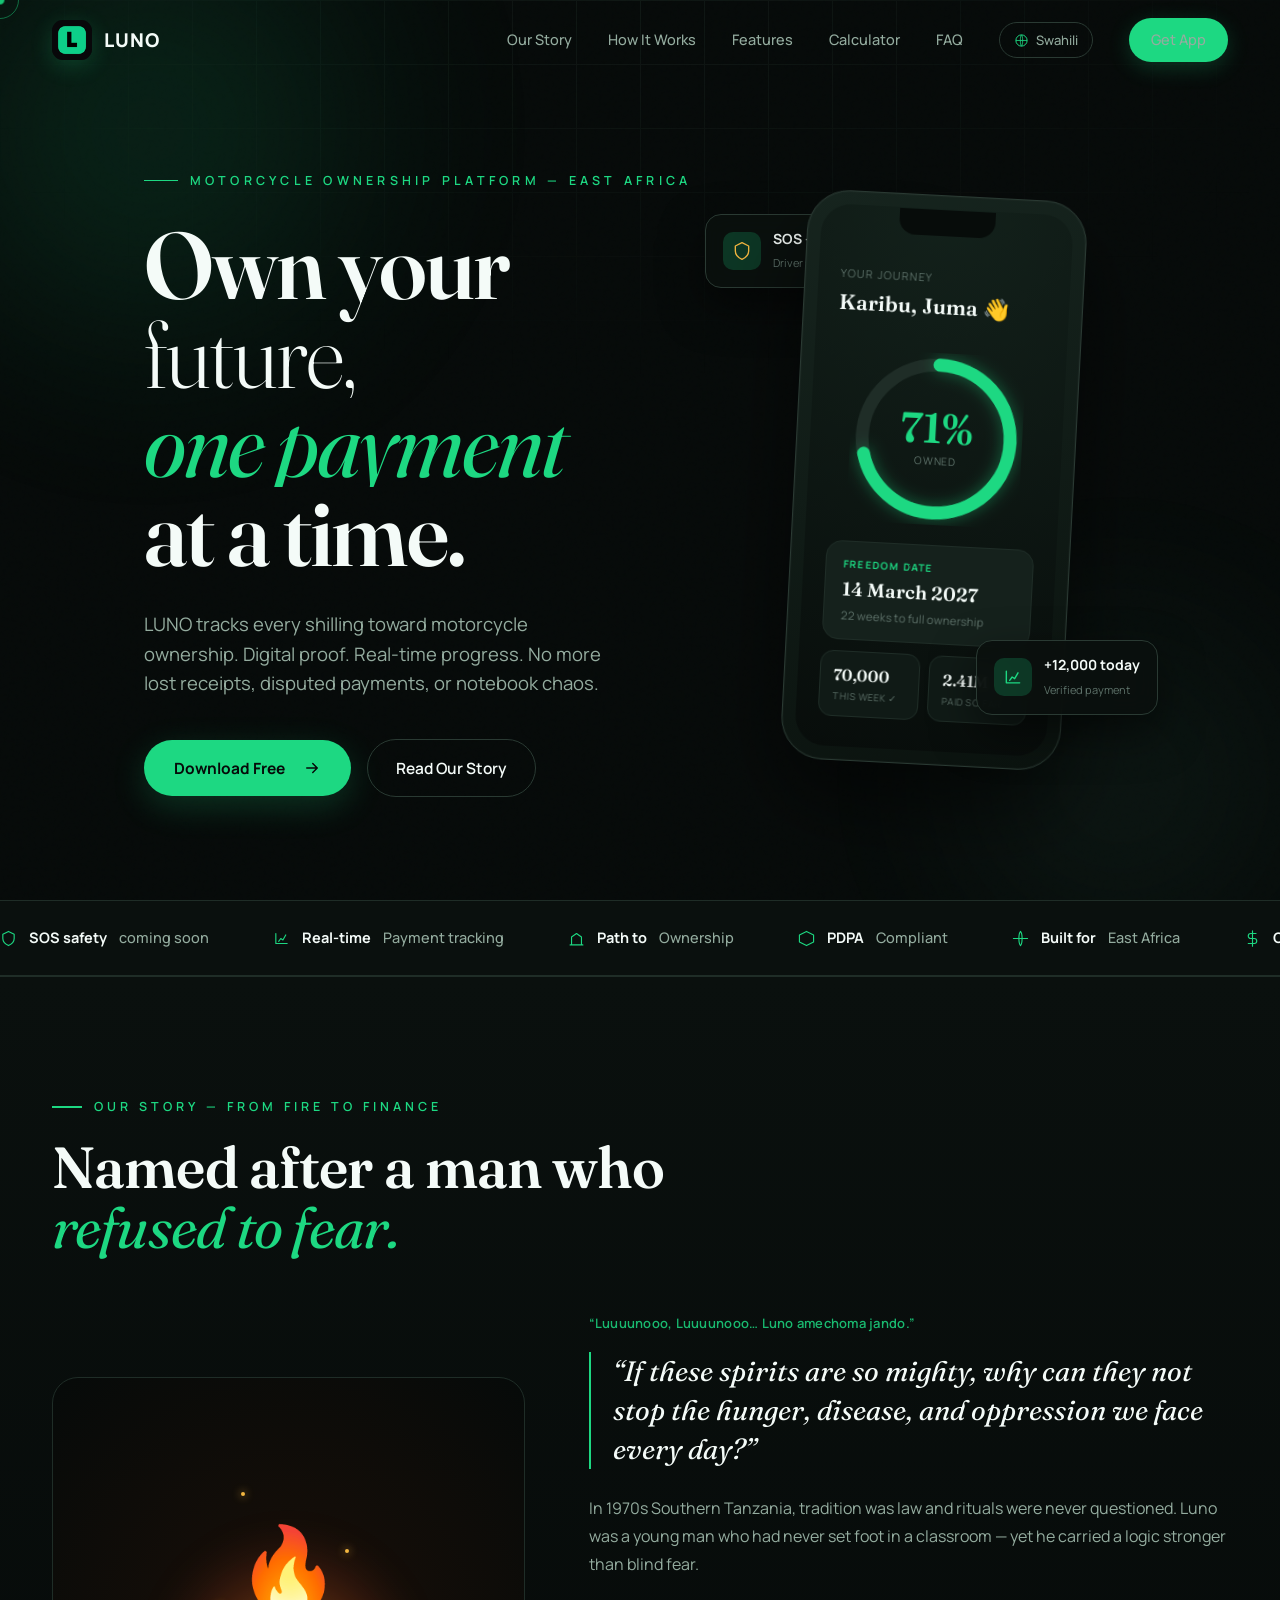
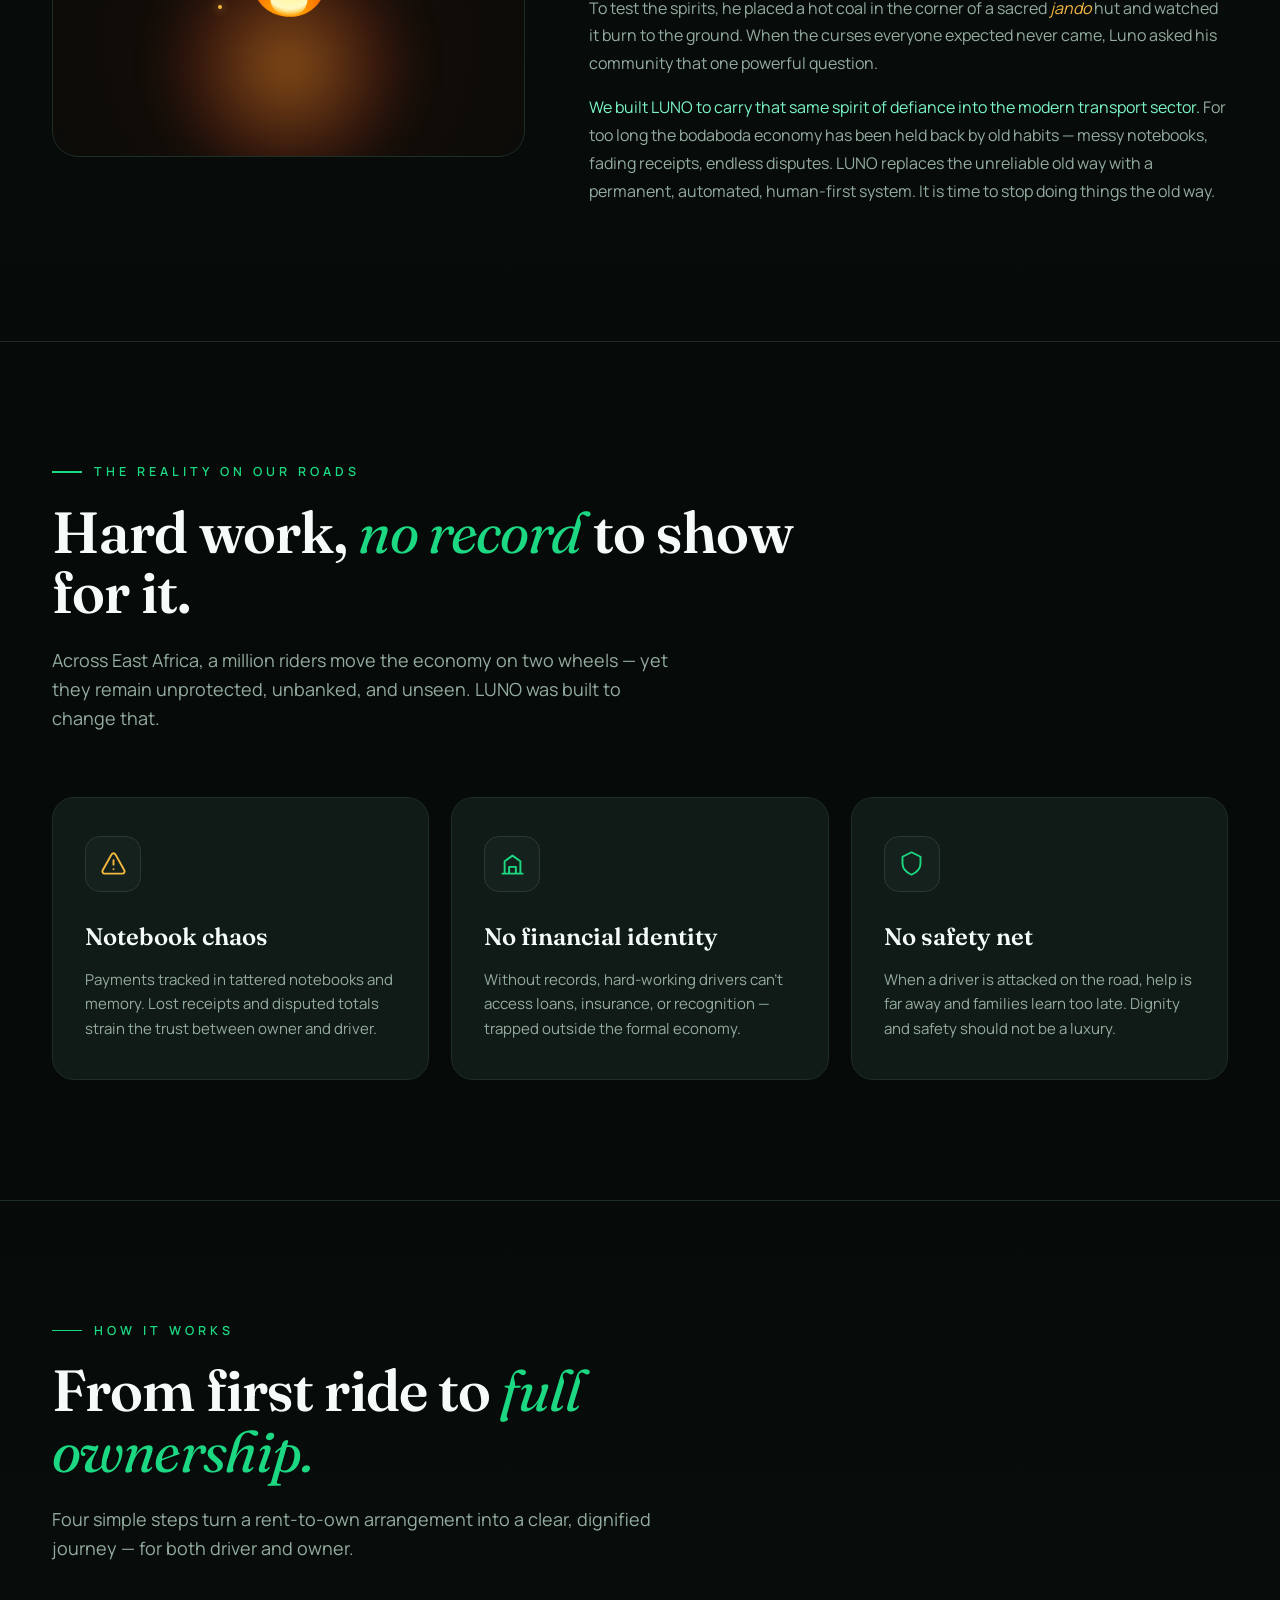
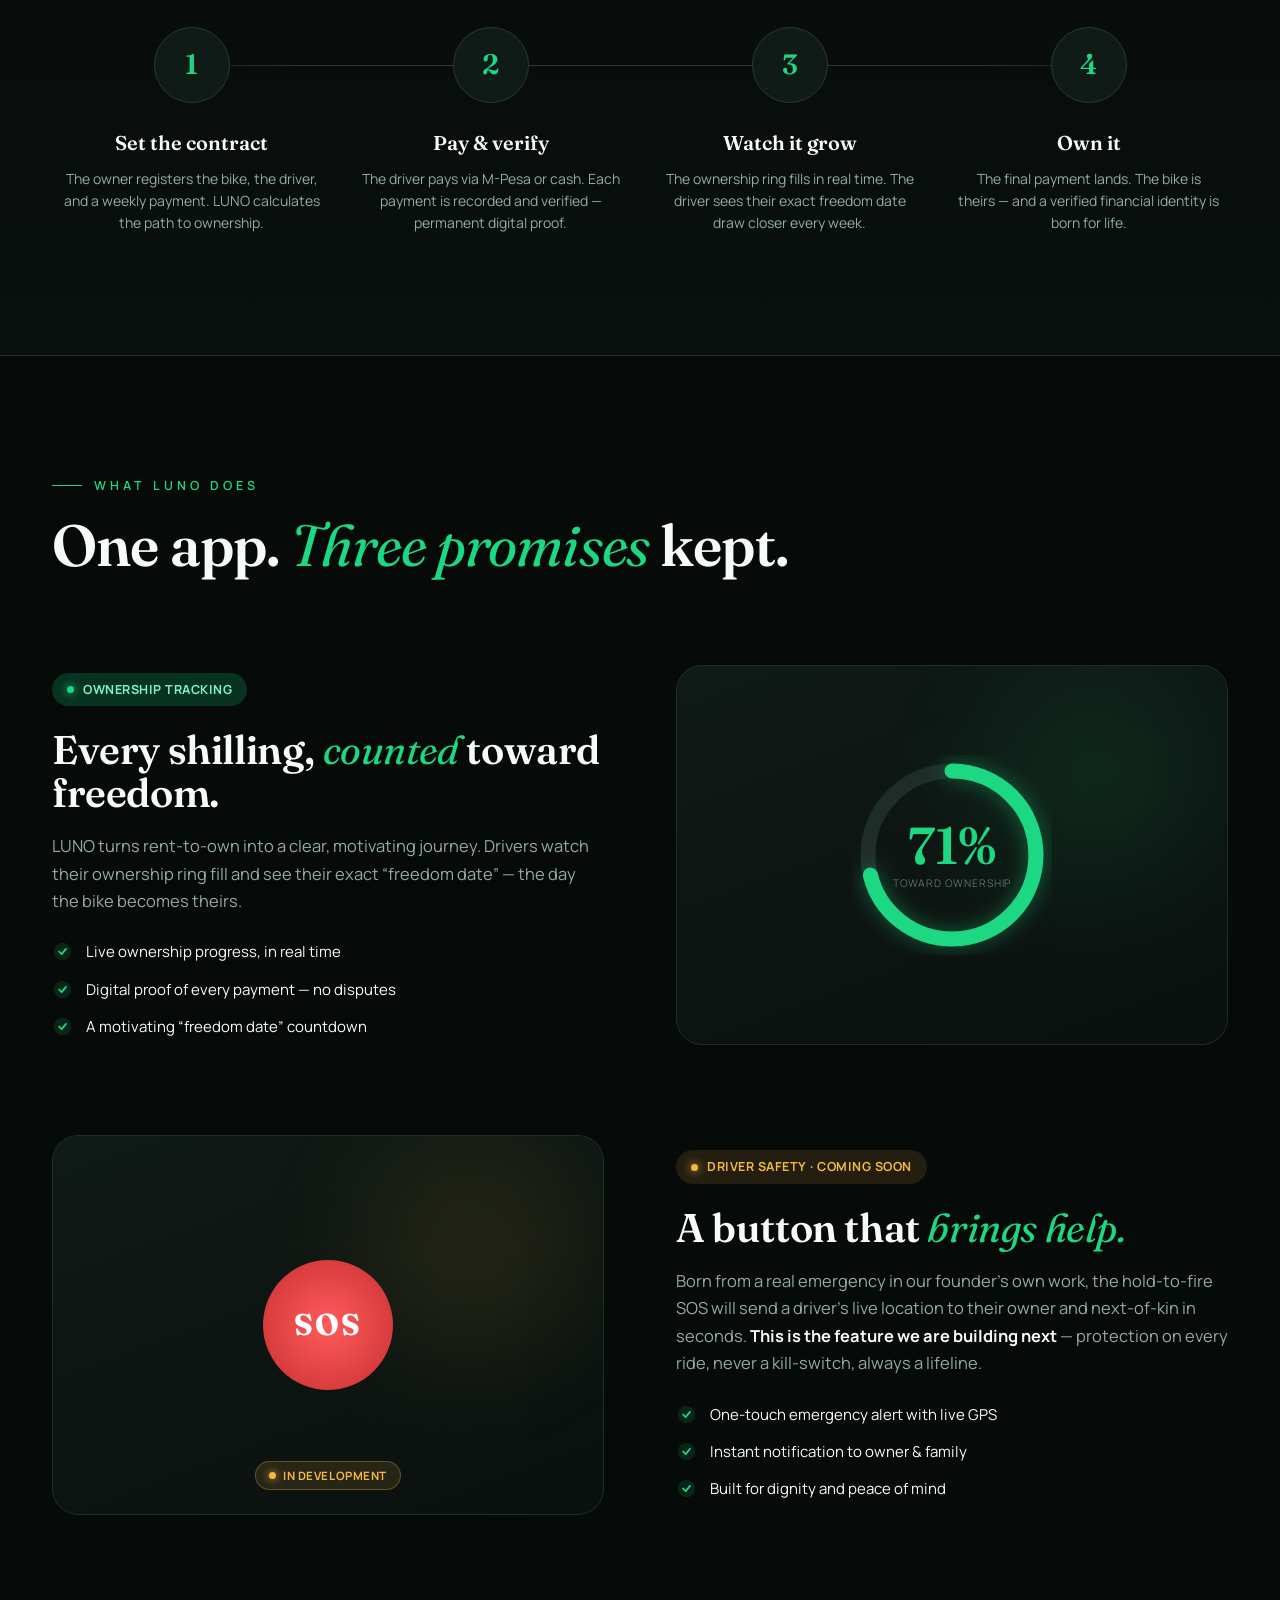
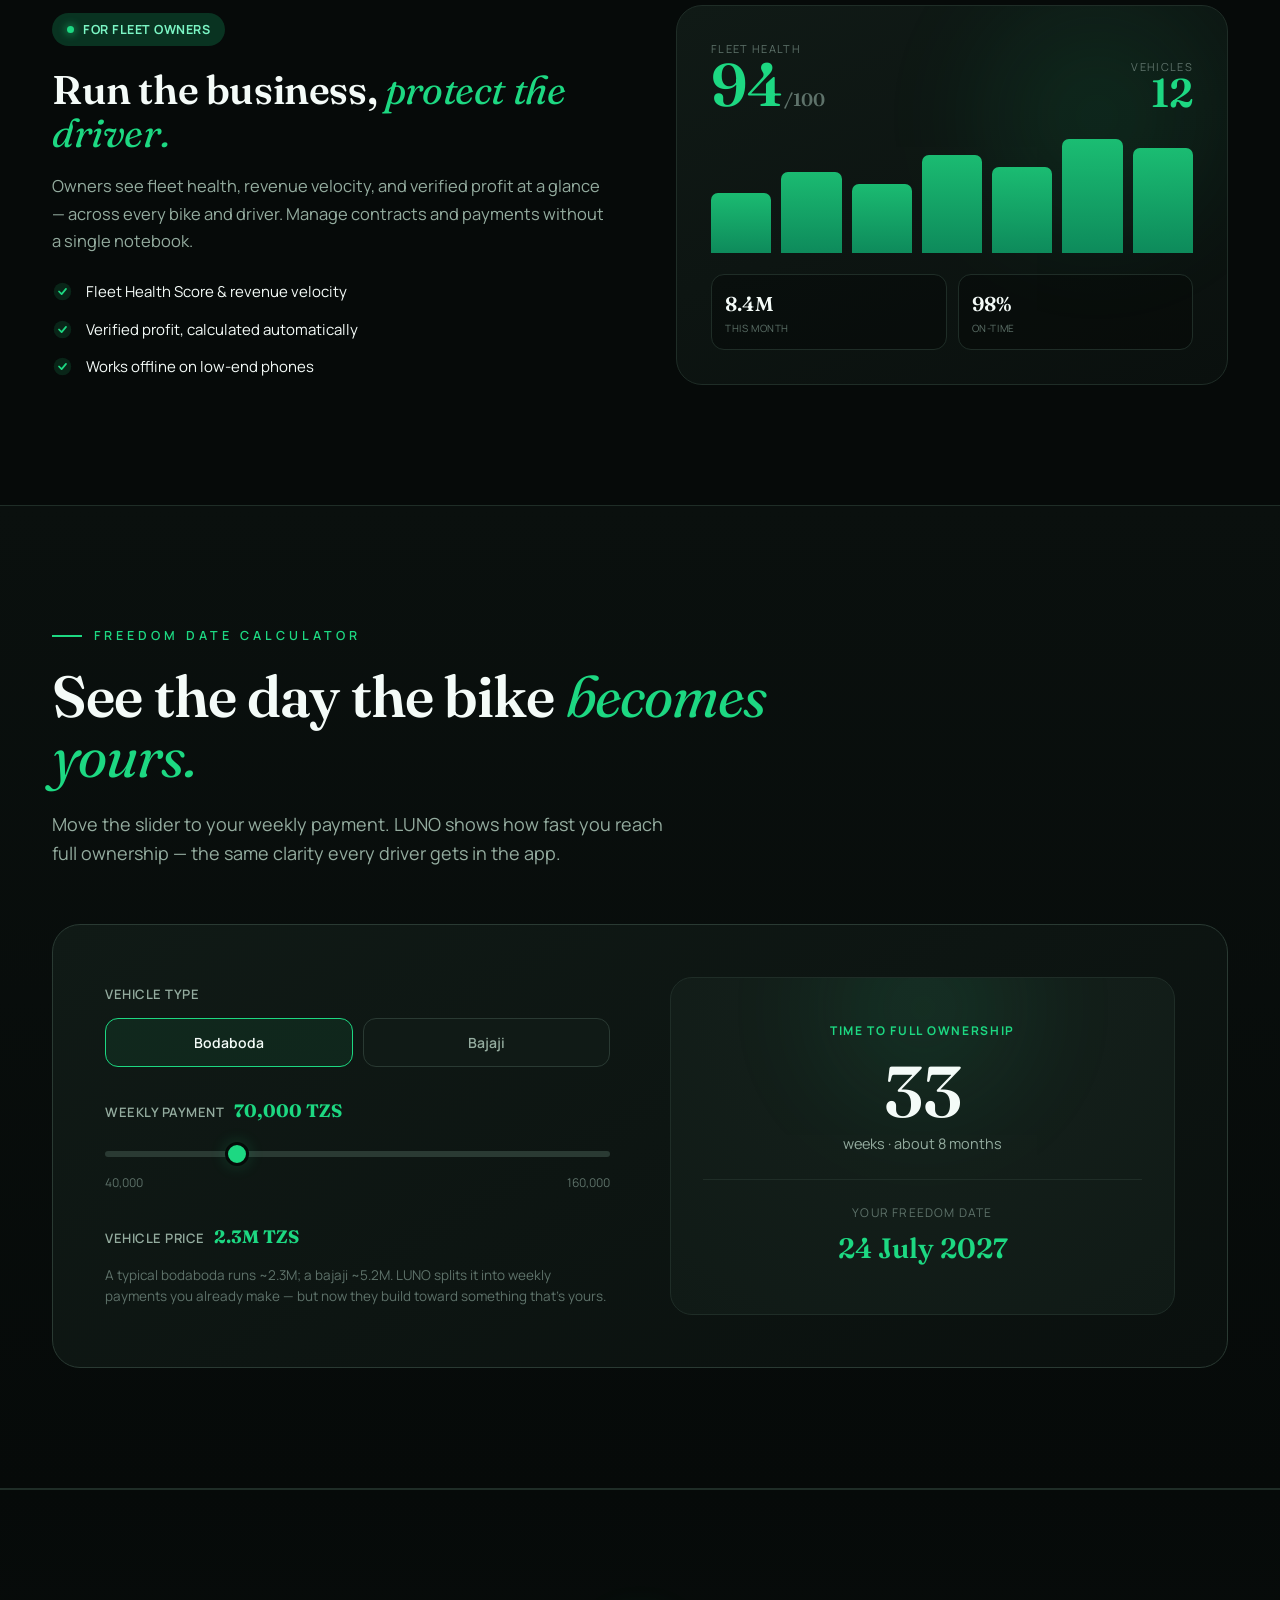
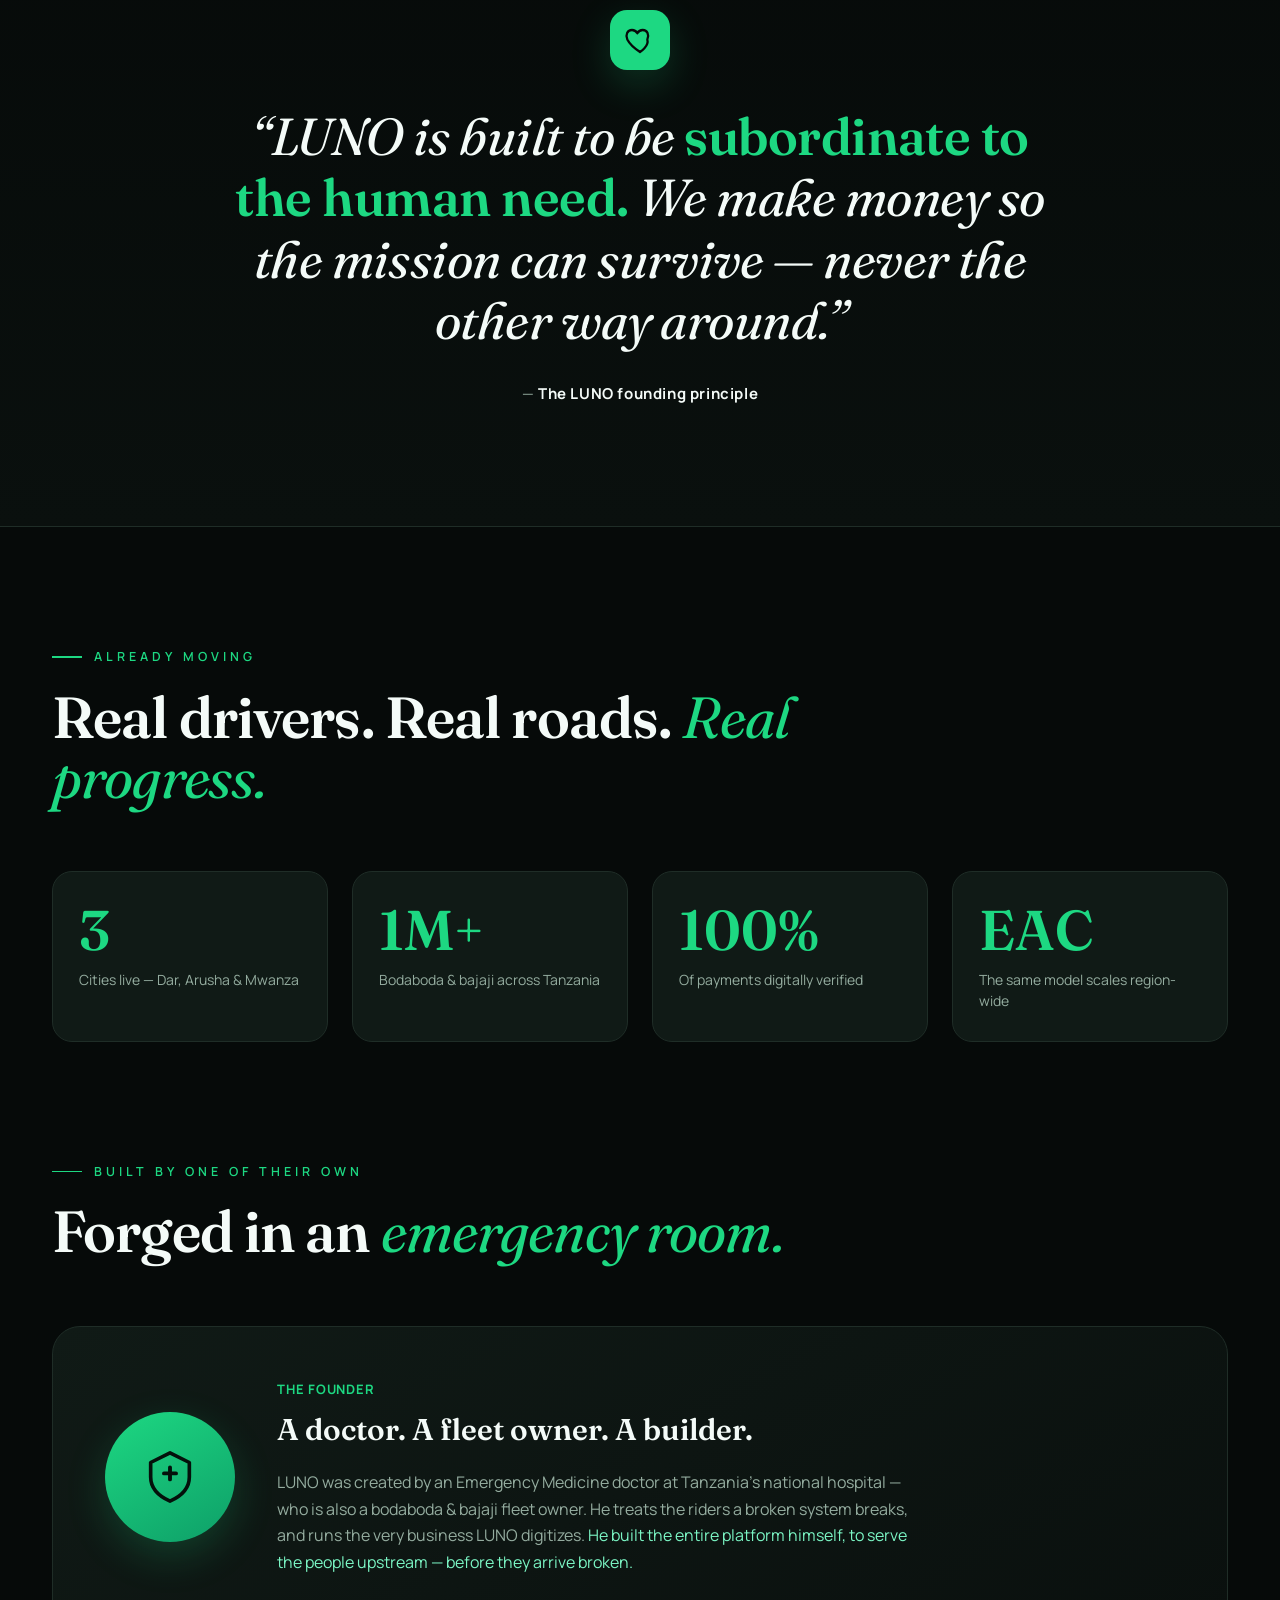
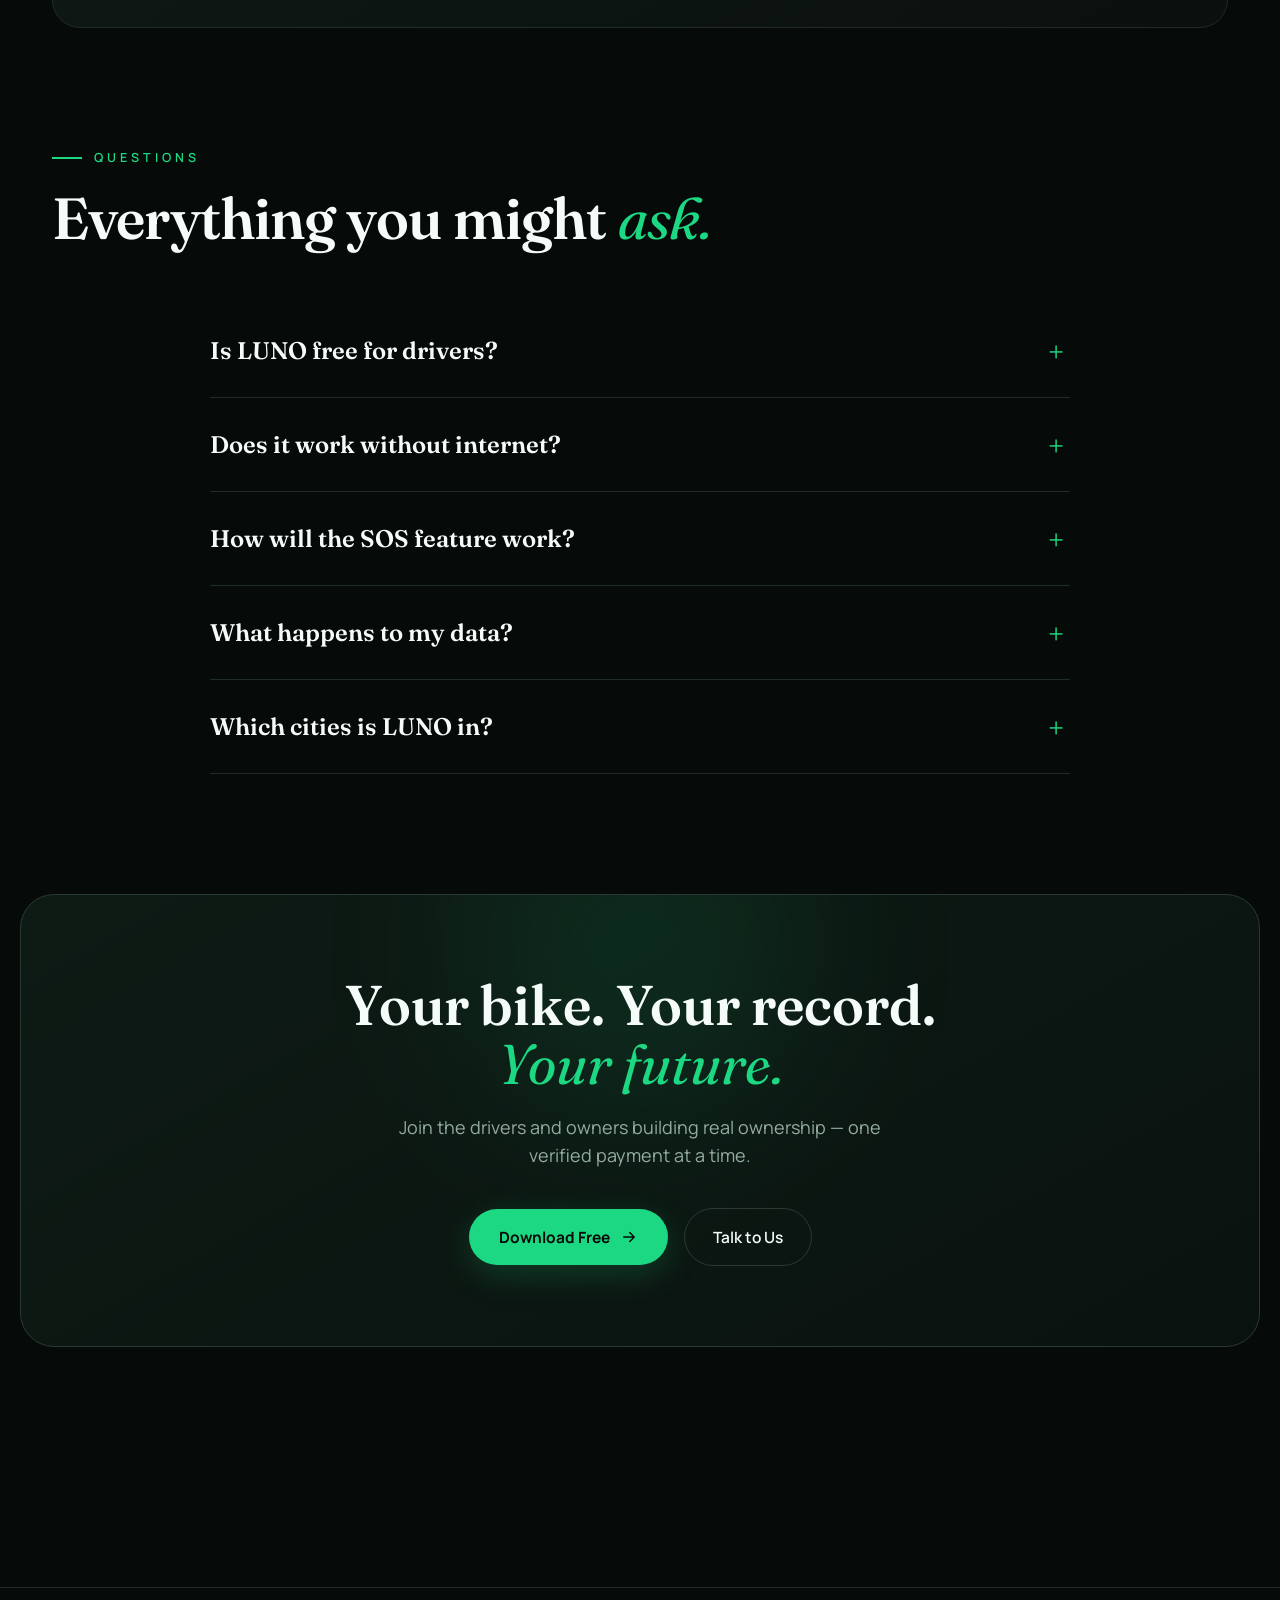
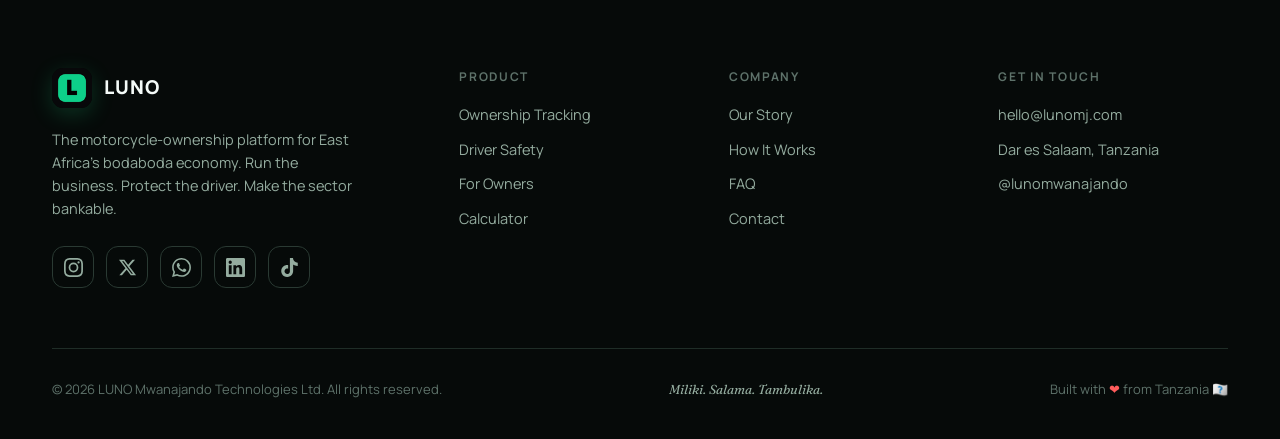
==== commit c2bc5441: "Update index.html" ====
--- a/index.html
+++ b/index.html
@@ -72,10 +72,14 @@
   .nav-links a::after{content:"";position:absolute;left:0;bottom:-5px;width:0;height:1.5px;background:var(--green);transition:width .3s var(--ease)}
   .nav-links a:hover{color:var(--white)}
   .nav-links a:hover::after{width:100%}
-  .nav-cta{padding:11px 22px;border-radius:100px;background:var(--green);color:var(--ink);font-weight:700;font-size:14px;box-shadow:0 6px 22px var(--green-glow);transition:transform .3s var(--ease),box-shadow .3s}
+  .nav-cta{padding:11px 22px;border-radius:100px;background:var(--green);color:#04110B;font-weight:800;font-size:14px;box-shadow:0 6px 22px var(--green-glow);transition:transform .3s var(--ease),box-shadow .3s}
   .nav-cta:hover{transform:translateY(-2px);box-shadow:0 10px 30px var(--green-glow)}
-  .lang{padding:8px 14px;border:1px solid var(--line-2);border-radius:100px;font-size:13px;color:var(--mute);display:flex;align-items:center;gap:7px;transition:border-color .25s}
-  .lang:hover{border-color:var(--green-d)}
+  .lang{padding:8px 14px;border:1px solid var(--line-2);border-radius:100px;font-size:13px;color:var(--mute);display:flex;align-items:center;gap:7px;transition:border-color .25s,color .25s;background:none;font-family:var(--sans);font-weight:500}
+  .lang:hover{border-color:var(--green-d);color:var(--white)}
+  .soon-pill{display:inline-flex;align-items:center;gap:7px;padding:5px 13px;border-radius:100px;background:rgba(244,183,64,.12);border:1px solid rgba(244,183,64,.3);color:var(--amber);font-size:11.5px;font-weight:700;letter-spacing:.05em;text-transform:uppercase}
+  .soon-pill .pdot{width:7px;height:7px;border-radius:50%;background:var(--amber);box-shadow:0 0 8px var(--amber);animation:blink 1.6s infinite}
+  @keyframes blink{0%,100%{opacity:1}50%{opacity:.35}}
+  .sos-soon{position:absolute;bottom:24px;left:50%;transform:translateX(-50%);z-index:3;white-space:nowrap}
   @media(max-width:880px){.nav-links a:not(.nav-cta),.lang{display:none}}
 
   /* HERO */
@@ -232,7 +236,20 @@
   .calc-result .rdate .k{font-size:12px;letter-spacing:.1em;text-transform:uppercase;color:var(--mute-2);margin-bottom:4px}
   @media(max-width:880px){.calc{grid-template-columns:1fr;gap:36px;padding:34px 26px}}
 
-  /* PRINCIPLE */
+  /* STORY (origin) */
+  .story-wrap{background:linear-gradient(180deg,var(--ink-2),var(--ink));border-top:1px solid var(--line);border-bottom:1px solid var(--line);position:relative;overflow:hidden}
+  .story-grid{display:grid;grid-template-columns:.85fr 1.15fr;gap:64px;align-items:center;margin-top:56px}
+  .story-flame{position:relative;height:380px;border-radius:26px;border:1px solid var(--line);background:radial-gradient(circle at 50% 70%,#1a0f08,var(--ink));display:grid;place-items:center;overflow:hidden}
+  .story-flame .ember{position:absolute;bottom:-40px;width:260px;height:260px;border-radius:50%;background:radial-gradient(circle,rgba(244,140,40,.5),rgba(244,80,40,.15) 50%,transparent 72%);filter:blur(18px);animation:emberPulse 4s var(--ease) infinite}
+  .story-flame .coal{font-size:84px;position:relative;z-index:2;animation:emberPulse 3s var(--ease) infinite}
+  @keyframes emberPulse{0%,100%{transform:scale(1);opacity:.92}50%{transform:scale(1.08);opacity:1}}
+  .story-flame .spark{position:absolute;width:4px;height:4px;border-radius:50%;background:var(--amber);box-shadow:0 0 8px var(--amber)}
+  .story-quote{font-family:var(--serif);font-style:italic;font-size:clamp(20px,2.4vw,28px);line-height:1.4;color:var(--white);margin-bottom:26px;padding-left:22px;border-left:2px solid var(--green)}
+  .story-body p{font-size:16px;color:var(--mute);line-height:1.74;margin-bottom:16px}
+  .story-body p .hl{color:var(--mint)}
+  .story-body em{color:var(--amber);font-style:italic}
+  .story-tag{font-family:var(--mono,var(--sans));font-size:13px;color:var(--green);font-weight:600;letter-spacing:.02em;margin-bottom:18px;opacity:.85}
+  @media(max-width:880px){.story-grid{grid-template-columns:1fr;gap:36px}.story-flame{height:280px}}
   .principle{background:linear-gradient(180deg,var(--ink),var(--ink-2));border-top:1px solid var(--line);border-bottom:1px solid var(--line)}
   .principle .wrap{text-align:center;max-width:920px}
   .principle .mark{width:60px;height:60px;border-radius:17px;background:var(--green);display:grid;place-items:center;margin:0 auto 36px;box-shadow:0 14px 40px var(--green-glow)}
@@ -307,13 +324,13 @@
   <div class="nav-inner">
     <a href="#" class="logo" data-cursor><span class="logo-mark"><img src="[data-uri]" alt="LUNO"></span>LUNO</a>
     <div class="nav-links">
-      <a href="#story">Our Story</a>
-      <a href="#how">How It Works</a>
-      <a href="#features">Features</a>
-      <a href="#calculator">Calculator</a>
-      <a href="#faq">FAQ</a>
-      <span class="lang" data-cursor><svg width="15" height="15" viewBox="0 0 24 24" fill="none"><circle cx="12" cy="12" r="9" stroke="#1DD882" stroke-width="1.6"/><path d="M3 12h18M12 3c2.5 2.7 2.5 15.3 0 18M12 3c-2.5 2.7-2.5 15.3 0 18" stroke="#1DD882" stroke-width="1.3"/></svg> Swahili</span>
-      <a href="#contact" class="nav-cta" data-cursor>Get App</a>
+      <a href="#story" data-i18n="nav_story">Our Story</a>
+      <a href="#how" data-i18n="nav_how">How It Works</a>
+      <a href="#features" data-i18n="nav_features">Features</a>
+      <a href="#calculator" data-i18n="nav_calc">Calculator</a>
+      <a href="#faq" data-i18n="nav_faq">FAQ</a>
+      <button class="lang" id="langBtn" data-cursor><svg width="15" height="15" viewBox="0 0 24 24" fill="none"><circle cx="12" cy="12" r="9" stroke="#1DD882" stroke-width="1.6"/><path d="M3 12h18M12 3c2.5 2.7 2.5 15.3 0 18M12 3c-2.5 2.7-2.5 15.3 0 18" stroke="#1DD882" stroke-width="1.3"/></svg> <span id="langLabel">Swahili</span></button>
+      <a href="#contact" class="nav-cta" data-cursor data-i18n="getApp">Get App</a>
     </div>
   </div>
 </nav>
@@ -323,20 +340,20 @@
   <div class="wrap">
     <div class="hero-grid">
       <div class="hero-text">
-        <span class="eyebrow">Motorcycle Ownership Platform — East Africa</span>
+        <span class="eyebrow" data-i18n="hero_eyebrow">Motorcycle Ownership Platform — East Africa</span>
         <h1>
           <span class="hero-line"><span>Own your <span class="lt">future,</span></span></span>
           <span class="hero-line"><span class="it">one payment</span></span>
           <span class="hero-line"><span>at a time.</span></span>
         </h1>
-        <p class="hero-sub">LUNO tracks every shilling toward motorcycle ownership. Digital proof. Real-time progress. No more lost receipts, disputed payments, or notebook chaos.</p>
+        <p class="hero-sub" data-i18n="hero_sub">LUNO tracks every shilling toward motorcycle ownership. Digital proof. Real-time progress. No more lost receipts, disputed payments, or notebook chaos.</p>
         <div class="hero-cta">
-          <a href="#contact" class="btn-primary" data-cursor><span>Download Free <svg width="18" height="18" viewBox="0 0 24 24" fill="none"><path d="M5 12h14M13 6l6 6-6 6" stroke="#060A09" stroke-width="2" stroke-linecap="round" stroke-linejoin="round"/></svg></span></a>
-          <a href="#story" class="btn-ghost" data-cursor>Read Our Story</a>
+          <a href="#contact" class="btn-primary" data-cursor><span data-i18n="hero_btn1">Download Free</span> <svg width="18" height="18" viewBox="0 0 24 24" fill="none" style="margin-left:8px"><path d="M5 12h14M13 6l6 6-6 6" stroke="#060A09" stroke-width="2" stroke-linecap="round" stroke-linejoin="round"/></svg></span></a>
+          <a href="#story" class="btn-ghost" data-cursor data-i18n="hero_btn2">Read Our Story</a>
         </div>
       </div>
       <div class="hero-visual">
-        <div class="float-badge fb-1"><span class="fb-ic"><svg viewBox="0 0 24 24" fill="none"><path d="M12 2l8 4v6c0 5-3.5 8-8 10-4.5-2-8-5-8-10V6l8-4z" stroke="#1DD882" stroke-width="1.6" stroke-linejoin="round"/></svg></span><span class="fb-t"><b>SOS Active</b><span>Protected on the road</span></span></div>
+        <div class="float-badge fb-1"><span class="fb-ic"><svg viewBox="0 0 24 24" fill="none"><path d="M12 2l8 4v6c0 5-3.5 8-8 10-4.5-2-8-5-8-10V6l8-4z" stroke="#F4B740" stroke-width="1.6" stroke-linejoin="round"/></svg></span><span class="fb-t"><b>SOS &mdash; Coming Soon</b><span>Driver safety, on the way</span></span></div>
         <div class="phone">
           <div class="notch"></div>
           <div class="phone-screen">
@@ -364,7 +381,34 @@
 
 <div class="trust"><div class="trust-track" id="track"></div></div>
 
+<div class="story-wrap">
 <section id="story">
+  <div class="wrap">
+    <div class="reveal">
+      <span class="sec-eyebrow">Our Story &mdash; From Fire to Finance</span>
+      <h2 class="sec-title">Named after a man who <span class="it">refused to fear.</span></h2>
+    </div>
+    <div class="story-grid">
+      <div class="story-flame reveal">
+        <div class="ember"></div>
+        <div class="coal">&#128293;</div>
+        <div class="spark" style="top:30%;left:40%"></div>
+        <div class="spark" style="top:45%;left:62%"></div>
+        <div class="spark" style="top:60%;left:35%"></div>
+      </div>
+      <div class="story-body reveal">
+        <div class="story-tag">&ldquo;Luuuunooo, Luuuunooo&hellip; Luno amechoma jando.&rdquo;</div>
+        <blockquote class="story-quote">&ldquo;If these spirits are so mighty, why can they not stop the hunger, disease, and oppression we face every day?&rdquo;</blockquote>
+        <p>In 1970s Southern Tanzania, tradition was law and rituals were never questioned. Luno was a young man who had never set foot in a classroom &mdash; yet he carried a logic stronger than blind fear.</p>
+        <p>To test the spirits, he placed a hot coal in the corner of a sacred <em>jando</em> hut and watched it burn to the ground. When the curses everyone expected never came, Luno asked his community that one powerful question.</p>
+        <p><span class="hl">We built LUNO to carry that same spirit of defiance into the modern transport sector.</span> For too long the bodaboda economy has been held back by old habits &mdash; messy notebooks, fading receipts, endless disputes. LUNO replaces the unreliable old way with a permanent, automated, human-first system. It is time to stop doing things the old way.</p>
+      </div>
+    </div>
+  </div>
+</section>
+</div>
+
+<section id="problem">
   <div class="wrap">
     <div class="reveal">
       <span class="sec-eyebrow">The Reality on Our Roads</span>
@@ -428,9 +472,9 @@
 
     <div class="feat flip reveal">
       <div class="feat-text">
-        <span class="feat-tag"><span class="dot"></span>DRIVER SAFETY</span>
+        <span class="feat-tag" style="background:rgba(244,183,64,.12);color:var(--amber)"><span class="dot" style="background:var(--amber);box-shadow:0 0 10px var(--amber)"></span>DRIVER SAFETY &middot; COMING SOON</span>
         <h3>A button that <span class="it">brings help.</span></h3>
-        <p>Born from a real emergency, the hold-to-fire SOS sends a driver&rsquo;s live location to their owner and next-of-kin in seconds. Protection on every ride &mdash; never a kill-switch, always a lifeline.</p>
+        <p>Born from a real emergency in our founder&rsquo;s own work, the hold-to-fire SOS will send a driver&rsquo;s live location to their owner and next-of-kin in seconds. <b style="color:var(--white)">This is the feature we are building next</b> &mdash; protection on every ride, never a kill-switch, always a lifeline.</p>
         <ul class="feat-list">
           <li><svg viewBox="0 0 24 24" fill="none"><circle cx="12" cy="12" r="10" fill="#1DD88222"/><path d="m8 12 3 3 5-6" stroke="#1DD882" stroke-width="2" stroke-linecap="round" stroke-linejoin="round"/></svg>One-touch emergency alert with live GPS</li>
           <li><svg viewBox="0 0 24 24" fill="none"><circle cx="12" cy="12" r="10" fill="#1DD88222"/><path d="m8 12 3 3 5-6" stroke="#1DD882" stroke-width="2" stroke-linecap="round" stroke-linejoin="round"/></svg>Instant notification to owner &amp; family</li>
@@ -438,8 +482,9 @@
         </ul>
       </div>
       <div class="feat-visual">
-        <div class="fv-glow" style="background:radial-gradient(circle,#FF5C5C,transparent 70%)"></div>
+        <div class="fv-glow" style="background:radial-gradient(circle,#F4B740,transparent 70%);opacity:.13"></div>
         <div class="sos-ring"><div class="sos-btn">SOS</div></div>
+        <div class="sos-soon"><span class="soon-pill"><span class="pdot"></span>In development</span></div>
       </div>
     </div>
 
@@ -509,7 +554,7 @@
   <div class="wrap reveal">
     <div class="mark"><svg viewBox="0 0 24 24" fill="none"><path d="M12 21s-7-4.4-9.5-9.3C.9 8.3 2.5 4.5 6 4.5c2 0 3.3 1.2 4 2.4.7-1.2 2-2.4 4-2.4 3.5 0 5.1 3.8 3.5 7.2C19 16.6 12 21 12 21z" stroke="#060A09" stroke-width="1.7" stroke-linejoin="round"/></svg></div>
     <blockquote>&ldquo;LUNO is built to be <span class="hl">subordinate to the human need.</span> We make money so the mission can survive &mdash; never the other way around.&rdquo;</blockquote>
-    <cite>&mdash; <b>Dr. Ally Mohammed Said</b>, Founder &middot; Emergency Medicine Doctor &amp; Fleet Owner</cite>
+    <cite>&mdash; <b>The LUNO founding principle</b></cite>
   </div>
 </section>
 
@@ -529,11 +574,11 @@
   <div class="wrap">
     <div class="reveal"><span class="sec-eyebrow">Built By One Of Their Own</span><h2 class="sec-title">Forged in an <span class="it">emergency room.</span></h2></div>
     <div class="founder-card reveal">
-      <div class="founder-av">AS</div>
+      <div class="founder-av"><svg width="58" height="58" viewBox="0 0 24 24" fill="none"><path d="M12 2l8 4v6c0 5-3.5 8-8 10-4.5-2-8-5-8-10V6l8-4z" stroke="#04110B" stroke-width="1.5" stroke-linejoin="round"/><path d="M12 8v5M9.5 10.5h5" stroke="#04110B" stroke-width="1.6" stroke-linecap="round"/></svg></div>
       <div class="founder-info">
-        <div class="role">Founder &middot; Managing Director</div>
-        <h3>Dr. Ally Mohammed Said</h3>
-        <p>An Emergency Medicine doctor at Tanzania's national hospital &mdash; and a bodaboda &amp; bajaji fleet owner. He treats the riders a broken system breaks, and runs the very business LUNO digitizes. <span class="hl">He built the entire platform himself, to serve the people upstream &mdash; before they arrive broken.</span></p>
+        <div class="role">The Founder</div>
+        <h3>A doctor. A fleet owner. A builder.</h3>
+        <p>LUNO was created by an Emergency Medicine doctor at Tanzania's national hospital &mdash; who is also a bodaboda &amp; bajaji fleet owner. He treats the riders a broken system breaks, and runs the very business LUNO digitizes. <span class="hl">He built the entire platform himself, to serve the people upstream &mdash; before they arrive broken.</span></p>
       </div>
     </div>
   </div>
@@ -545,7 +590,7 @@
     <div class="faq reveal">
       <div class="faq-item"><button class="faq-q" data-cursor>Is LUNO free for drivers?</button><div class="faq-a"><p>Yes. Drivers never pay to use LUNO. The owner covers a small platform fee &mdash; the driver gets safety, proof of every payment, and a clear path to owning their bike, at no cost.</p></div></div>
       <div class="faq-item"><button class="faq-q" data-cursor>Does it work without internet?</button><div class="faq-a"><p>LUNO is offline-first. Payments and records are saved on the phone and sync automatically once a connection returns &mdash; built for real conditions on low-end Android devices.</p></div></div>
-      <div class="faq-item"><button class="faq-q" data-cursor>How does the SOS feature work?</button><div class="faq-a"><p>A hold-to-fire button sends the driver&rsquo;s live GPS location to their owner and next-of-kin instantly. It is a lifeline for the driver &mdash; never a remote kill-switch on the vehicle.</p></div></div>
+      <div class="faq-item"><button class="faq-q" data-cursor>How will the SOS feature work?</button><div class="faq-a"><p>SOS is the safety feature we are building next. A hold-to-fire button will send the driver&rsquo;s live GPS location to their owner and next-of-kin instantly &mdash; a lifeline for the driver, never a remote kill-switch on the vehicle.</p></div></div>
       <div class="faq-item"><button class="faq-q" data-cursor>What happens to my data?</button><div class="faq-a"><p>Your data is handled under Tanzania&rsquo;s data-protection law, with consent, and is used to benefit you &mdash; for example, to help you qualify for loans or insurance. It is never sold against your interest.</p></div></div>
       <div class="faq-item"><button class="faq-q" data-cursor>Which cities is LUNO in?</button><div class="faq-a"><p>LUNO is live with drivers in Dar es Salaam, Arusha, and Mwanza, with expansion across Tanzania and East Africa underway.</p></div></div>
     </div>
@@ -559,7 +604,7 @@
     <p>Join the drivers and owners building real ownership &mdash; one verified payment at a time.</p>
     <div class="hero-cta">
       <a href="#" class="btn-primary" data-cursor><span>Download Free <svg width="18" height="18" viewBox="0 0 24 24" fill="none"><path d="M5 12h14M13 6l6 6-6 6" stroke="#060A09" stroke-width="2" stroke-linecap="round" stroke-linejoin="round"/></svg></span></a>
-      <a href="mailto:ally@lunomj.com" class="btn-ghost" data-cursor>Talk to Us</a>
+      <a href="mailto:hello@lunomj.com" class="btn-ghost" data-cursor>Talk to Us</a>
     </div>
   </div>
 </section>
@@ -578,11 +623,11 @@
           <a href="https://tiktok.com/@lunomwanajando" target="_blank" rel="noopener" class="soc" data-cursor aria-label="TikTok"><svg viewBox="0 0 24 24"><path d="M12.53.02c1.31-.02 2.61-.01 3.91-.02.08 1.53.63 3.09 1.75 4.17 1.12 1.11 2.7 1.62 4.24 1.79v4.03c-1.44-.05-2.89-.35-4.2-.97-.57-.26-1.1-.59-1.62-.93-.01 2.92.01 5.84-.02 8.75-.08 1.4-.54 2.79-1.35 3.94-1.31 1.92-3.58 3.17-5.91 3.21-1.43.08-2.86-.31-4.08-1.03-2.02-1.19-3.44-3.37-3.65-5.71-.02-.5-.03-1-.01-1.49.18-1.9 1.12-3.72 2.58-4.96 1.66-1.44 3.98-2.13 6.15-1.72.02 1.48-.04 2.96-.04 4.44-.99-.32-2.15-.23-3.02.37-.63.41-1.11 1.04-1.36 1.75-.21.51-.15 1.07-.14 1.61.24 1.64 1.82 3.02 3.5 2.87 1.12-.01 2.19-.66 2.77-1.61.19-.33.4-.67.41-1.06.1-1.79.06-3.57.07-5.36.01-4.03-.01-8.05.02-12.07z"/></svg></a>
         </div>
       </div>
-      <div class="foot-col"><h4>Product</h4><a href="#features">Ownership Tracking</a><a href="#features">Driver Safety</a><a href="#owners">For Owners</a><a href="#calculator">Calculator</a></div>
-      <div class="foot-col"><h4>Company</h4><a href="#story">Our Story</a><a href="#how">How It Works</a><a href="#faq">FAQ</a><a href="mailto:ally@lunomj.com">Contact</a></div>
-      <div class="foot-col"><h4>Get In Touch</h4><a href="mailto:ally@lunomj.com">ally@lunomj.com</a><a href="#">Dar es Salaam, Tanzania</a><a href="https://instagram.com/lunomwanajando" target="_blank" rel="noopener">@lunomwanajando</a></div>
-    </div>
-    <div class="foot-bottom"><span>&copy; 2026 LUNO Mwanajando Technologies Ltd. All rights reserved.</span><span class="tag">Miliki. Salama. Tambulika.</span></div>
+      <div class="foot-col"><h4>Product</h4><a href="#features">Ownership Tracking</a><a href="#features">Driver Safety</a><a href="#owners">For Owners</a><a href="#calculator" data-i18n="nav_calc">Calculator</a></div>
+      <div class="foot-col"><h4>Company</h4><a href="#story" data-i18n="nav_story">Our Story</a><a href="#how" data-i18n="nav_how">How It Works</a><a href="#faq" data-i18n="nav_faq">FAQ</a><a href="mailto:hello@lunomj.com">Contact</a></div>
+      <div class="foot-col"><h4>Get In Touch</h4><a href="mailto:hello@lunomj.com">hello@lunomj.com</a><a href="#">Dar es Salaam, Tanzania</a><a href="https://instagram.com/lunomwanajando" target="_blank" rel="noopener">@lunomwanajando</a></div>
+    </div>
+    <div class="foot-bottom"><span>&copy; 2026 LUNO Mwanajando Technologies Ltd. All rights reserved.</span><span class="tag">Miliki. Salama. Tambulika.</span><span>Built with <span style="color:#FF5C5C">&#10084;</span> from Tanzania <span aria-hidden="true">&#127481;&#127480;</span></span></div>
   </div>
 </footer>
 
@@ -624,7 +669,7 @@
   document.querySelectorAll('.reveal').forEach((el,i)=>{el.style.transitionDelay=(i%3*0.08)+'s';io.observe(el)});
 
   // trust marquee
-  const items=[['M12 2l8 4v6c0 5-3.5 8-8 10-4.5-2-8-5-8-10V6l8-4z','Driver','Safety SOS'],['M4 19V5M4 19h16M8 16l3-4 3 2 4-7','Real-time','Payment tracking'],['M3 21h18M5 21V10l7-5 7 5v11','Path to','Ownership'],['M12 2 2 7v10l10 5 10-5V7L12 2z','PDPA','Compliant'],['M2 12h20M12 2c3 3 3 17 0 20M12 2C9 5 9 19 12 22','Built for','East Africa'],['M12 1v22M17 5H9.5a3.5 3.5 0 0 0 0 7h5a3.5 3.5 0 0 1 0 7H6','Owner pays,','driver free']];
+  const items=[['M12 2l8 4v6c0 5-3.5 8-8 10-4.5-2-8-5-8-10V6l8-4z','SOS safety','coming soon'],['M4 19V5M4 19h16M8 16l3-4 3 2 4-7','Real-time','Payment tracking'],['M3 21h18M5 21V10l7-5 7 5v11','Path to','Ownership'],['M12 2 2 7v10l10 5 10-5V7L12 2z','PDPA','Compliant'],['M2 12h20M12 2c3 3 3 17 0 20M12 2C9 5 9 19 12 22','Built for','East Africa'],['M12 1v22M17 5H9.5a3.5 3.5 0 0 0 0 7h5a3.5 3.5 0 0 1 0 7H6','Owner pays,','driver free']];
   const mk=()=>items.map(([d,a,b])=>`<div class="trust-item"><svg viewBox="0 0 24 24" fill="none"><path d="${d}" stroke="#1DD882" stroke-width="1.6" stroke-linecap="round" stroke-linejoin="round"/></svg><b>${a}</b> ${b}</div>`).join('');
   document.getElementById('track').innerHTML=mk()+mk();
 
@@ -635,7 +680,28 @@
     if(!open)item.classList.add('open');
   }));
 
-  // freedom-date calculator
+  // language toggle (EN <-> SW)
+  const I18N={
+    en:{nav_story:'Our Story',nav_how:'How It Works',nav_features:'Features',nav_calc:'Calculator',nav_faq:'FAQ',getApp:'Get App',
+        hero_eyebrow:'Motorcycle Ownership Platform — East Africa',
+        hero_sub:'LUNO tracks every shilling toward motorcycle ownership. Digital proof. Real-time progress. No more lost receipts, disputed payments, or notebook chaos.',
+        hero_btn1:'Download Free',hero_btn2:'Read Our Story'},
+    sw:{nav_story:'Hadithi Yetu',nav_how:'Inavyofanya Kazi',nav_features:'Vipengele',nav_calc:'Kikokotoo',nav_faq:'Maswali',getApp:'Pata App',
+        hero_eyebrow:'Jukwaa la Umiliki wa Pikipiki — Afrika Mashariki',
+        hero_sub:'LUNO inafuatilia kila shilingi kuelekea umiliki wa pikipiki. Ushahidi wa kidijitali. Maendeleo ya wakati halisi. Hakuna risiti zilizopotea, migogoro ya malipo, wala fujo la daftari.',
+        hero_btn1:'Pakua Bure',hero_btn2:'Soma Hadithi Yetu'}
+  };
+  let curLang='en';
+  const langBtn=document.getElementById('langBtn'),langLabel=document.getElementById('langLabel');
+  function applyLang(l){
+    curLang=l;const dict=I18N[l];
+    document.querySelectorAll('[data-i18n]').forEach(el=>{const k=el.dataset.i18n;if(dict[k])el.textContent=dict[k];});
+    langLabel.textContent = l==='en' ? 'Swahili' : 'English';
+    document.documentElement.lang = l;
+  }
+  langBtn.addEventListener('click',()=>applyLang(curLang==='en'?'sw':'en'));
+
+
   const seg=document.getElementById('segType'),wkRange=document.getElementById('wkRange'),
         wkVal=document.getElementById('wkVal'),priceVal=document.getElementById('priceVal'),
         weeksOut=document.getElementById('weeksOut'),weeksSub=document.getElementById('weeksSub'),dateOut=document.getElementById('dateOut');
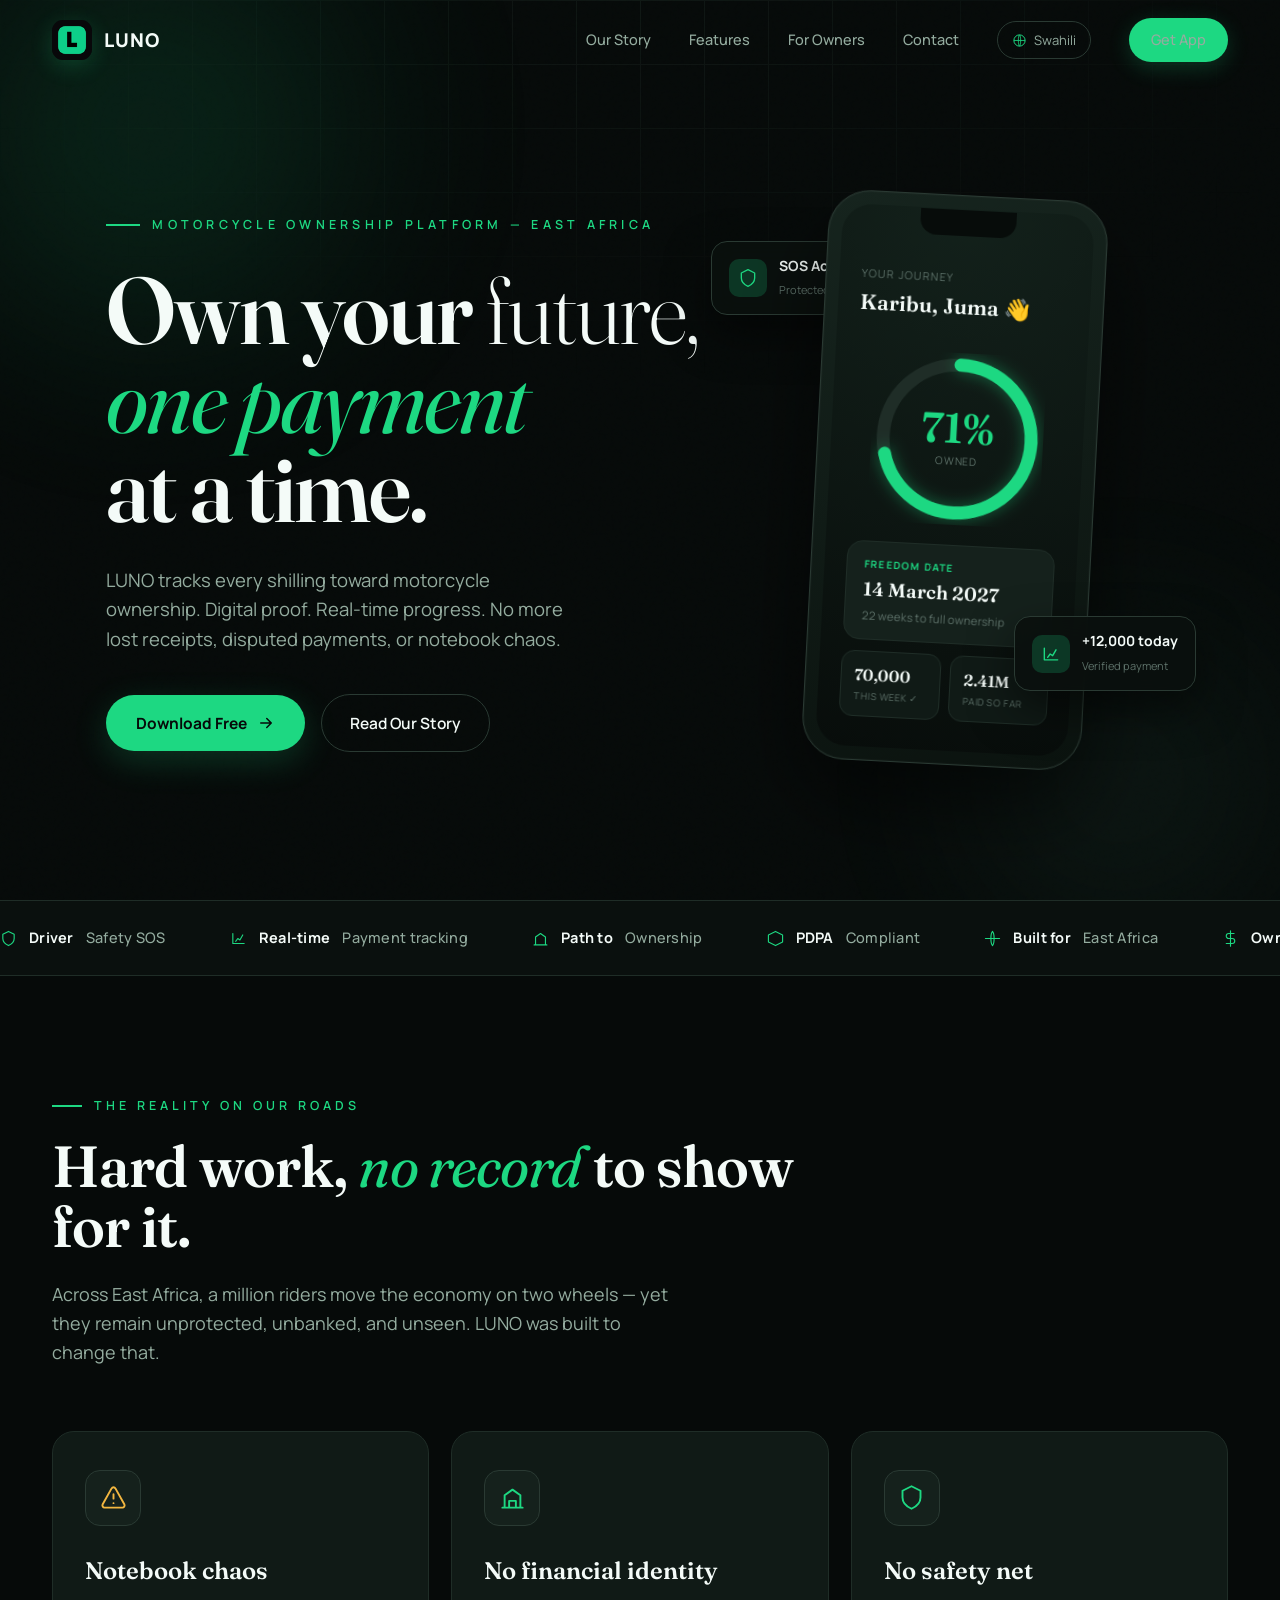
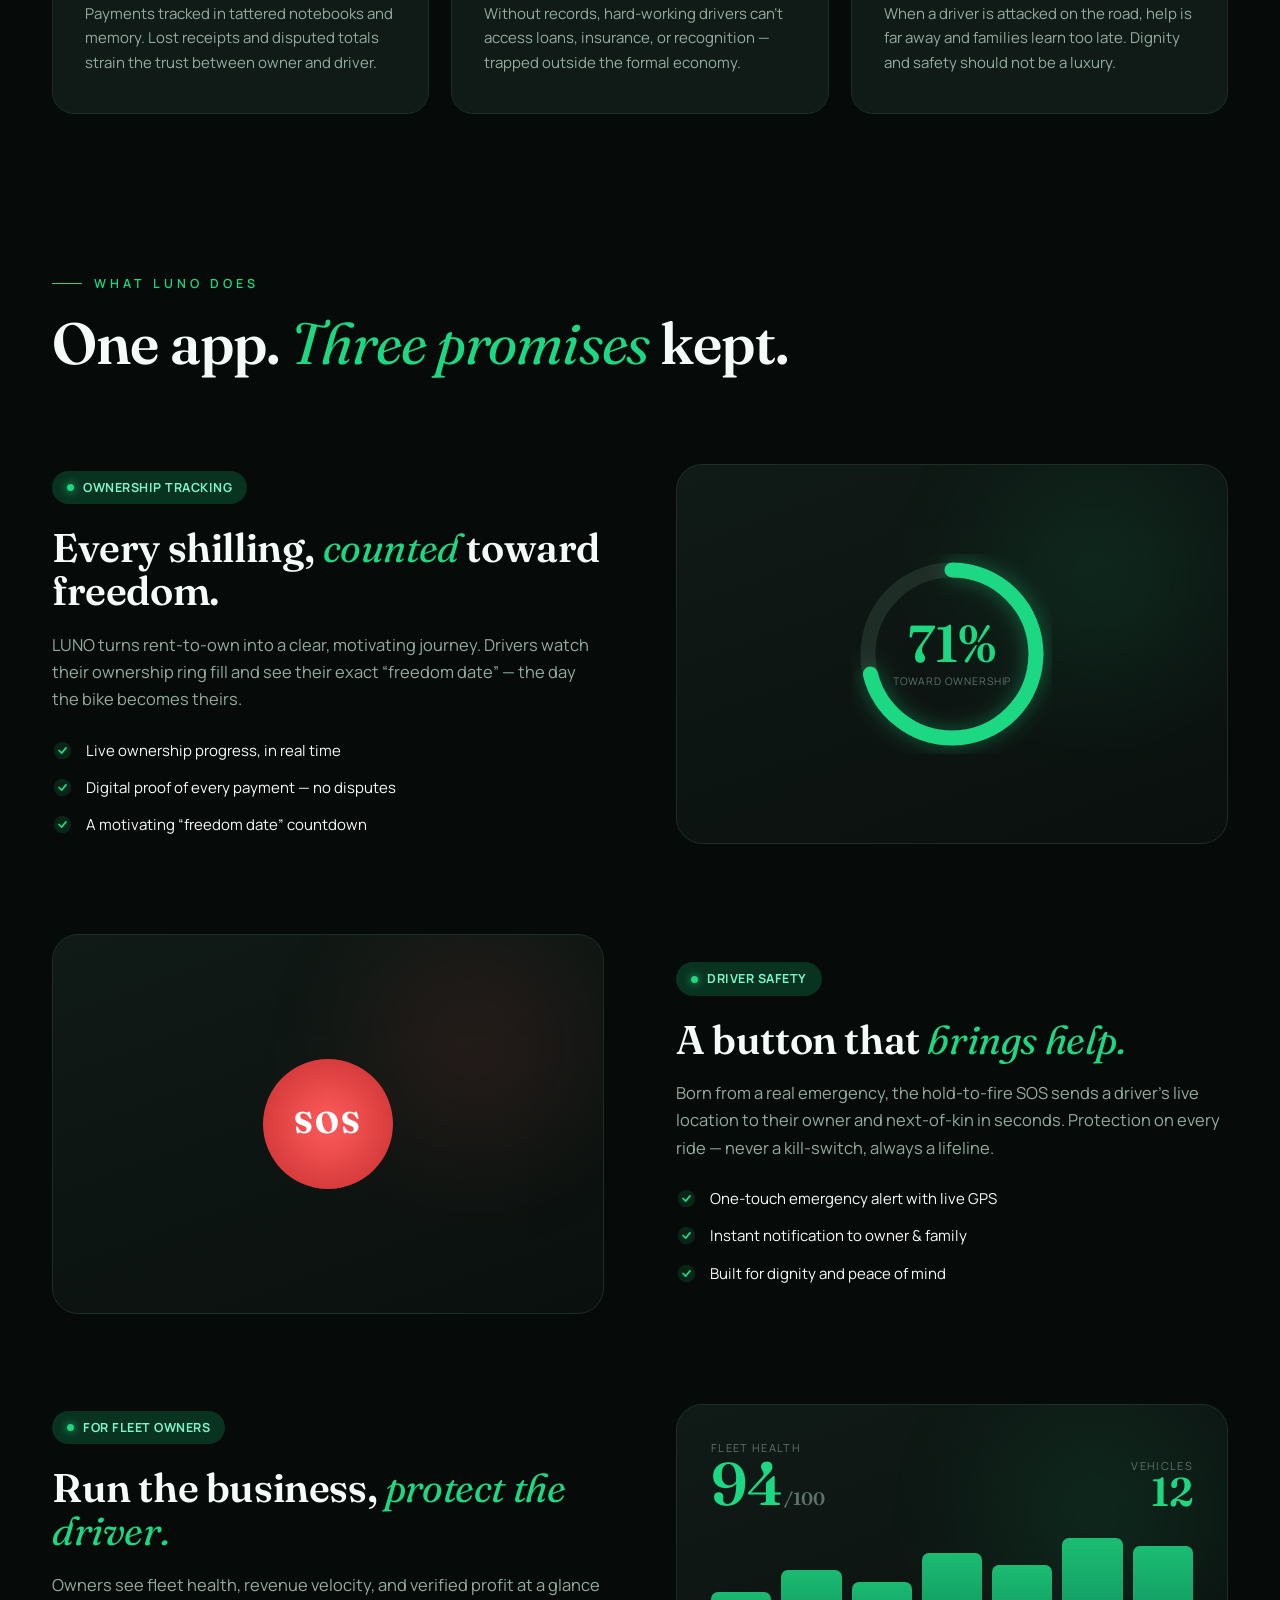
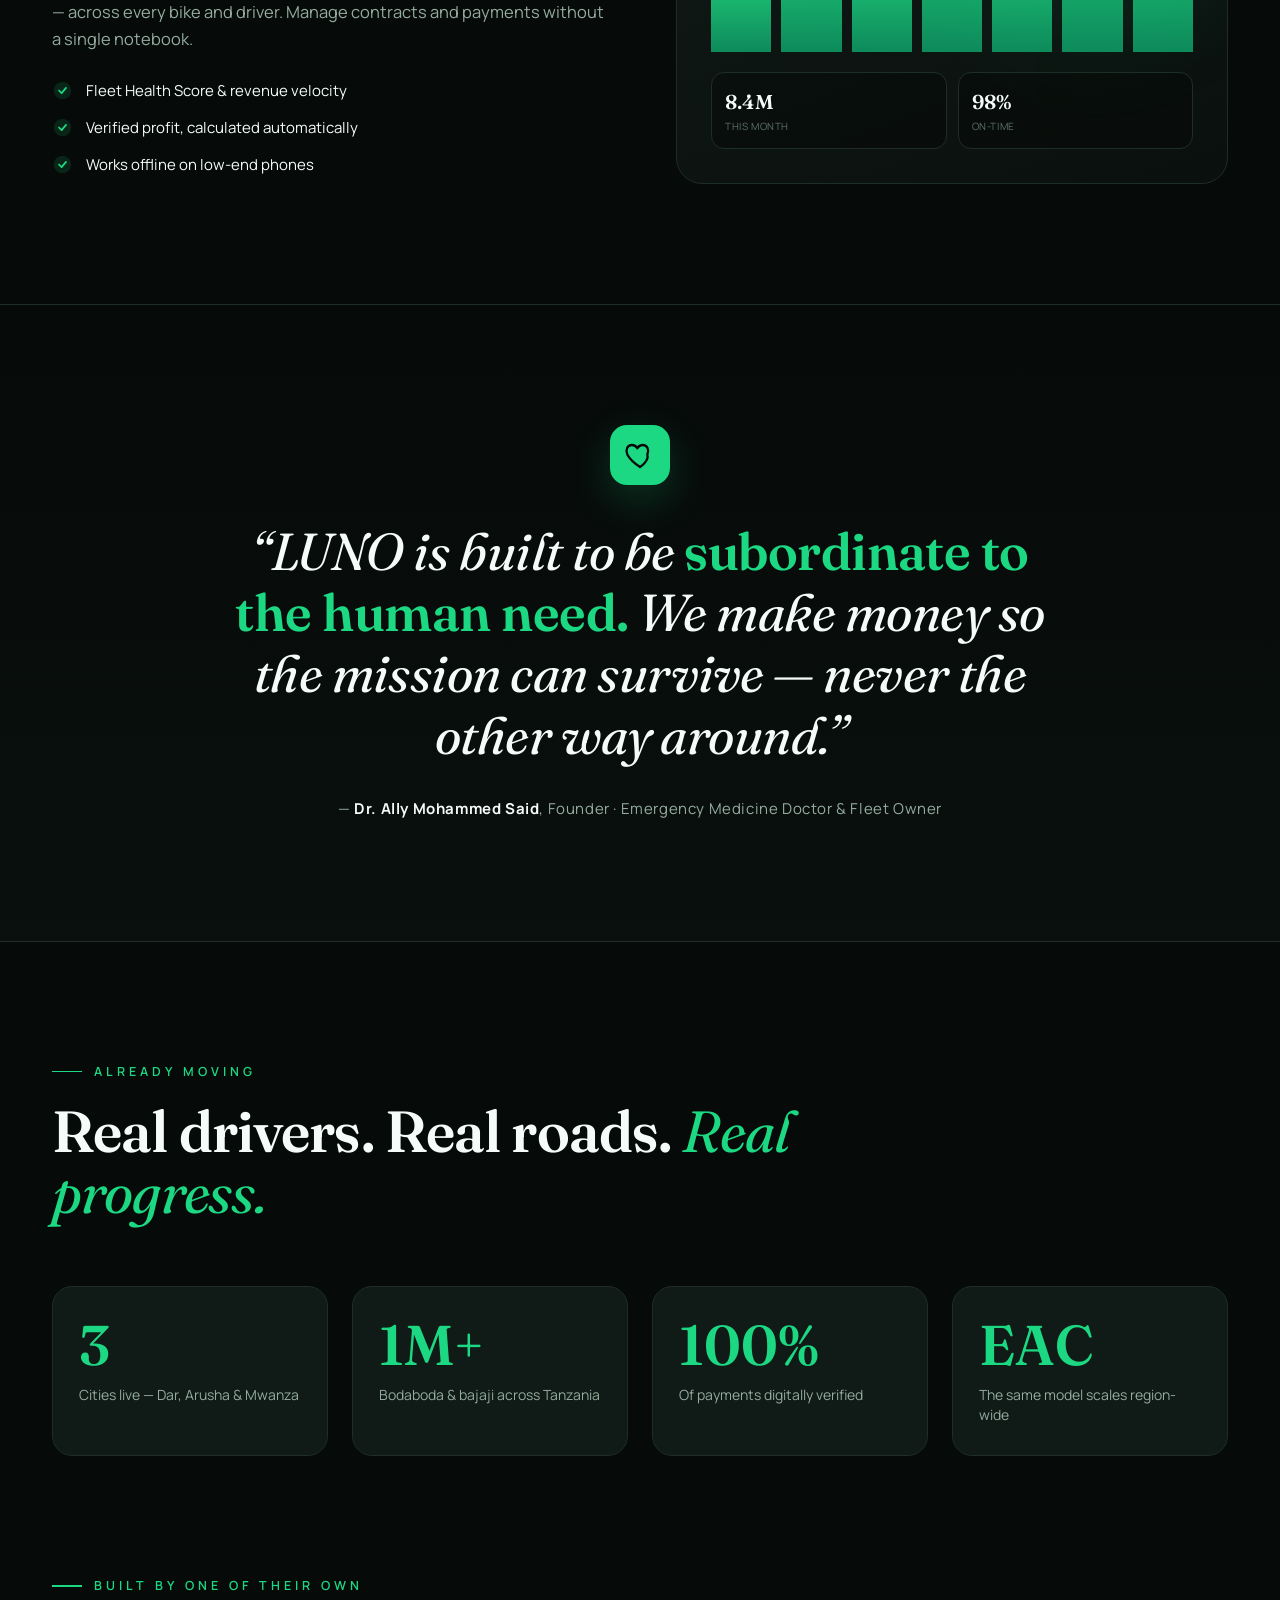
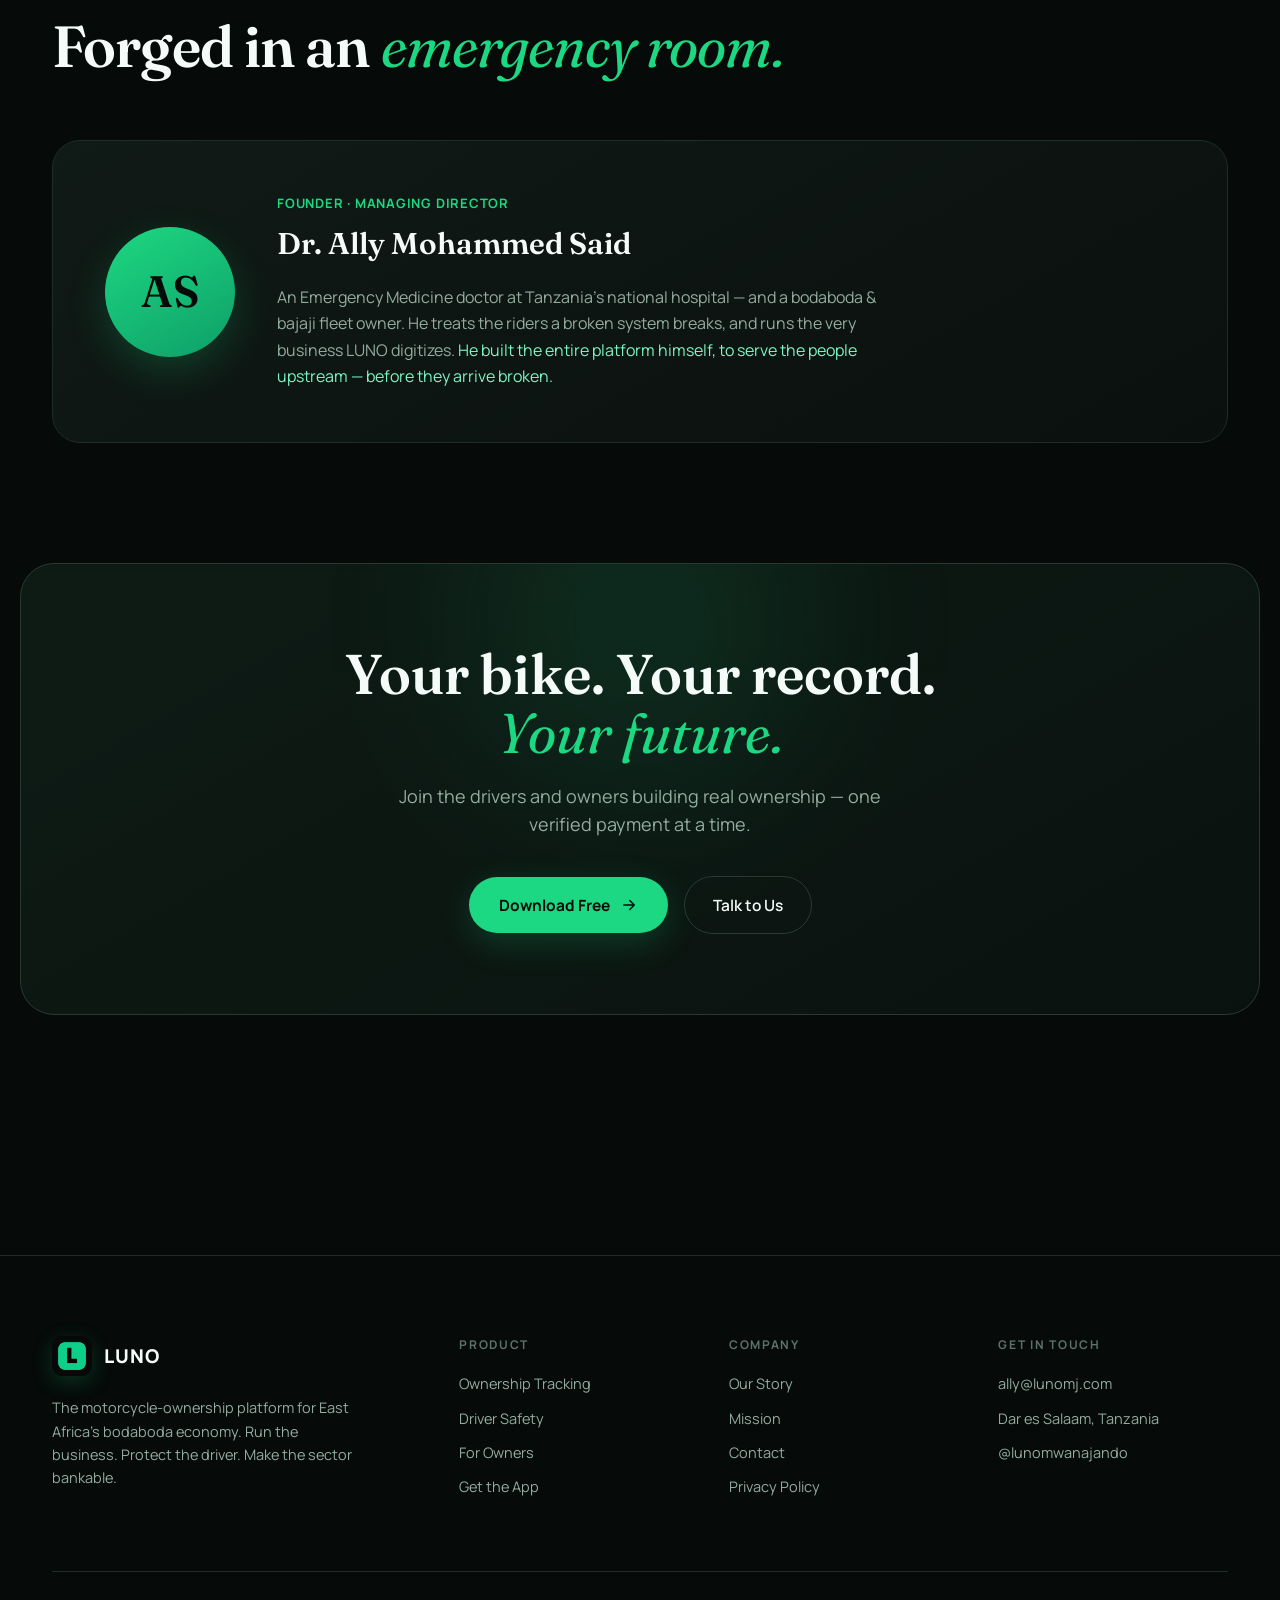
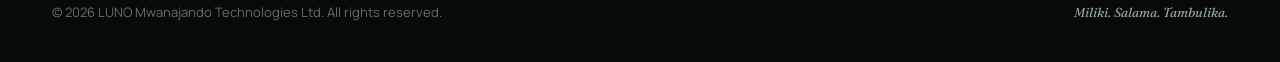
==== commit 24733de7: "Refactor code structure for improved readability and maintainability" ====
--- a/index.html
+++ b/index.html
@@ -1,16 +1,14 @@
 <!DOCTYPE html>
 <html lang="en">
+
 <head>
 <meta charset="UTF-8">
 <meta name="viewport" content="width=device-width, initial-scale=1.0">
 <title>LUNO — Own your future, one payment at a time</title>
 <link rel="icon" type="image/png" href="[data-uri]">
 <link rel="apple-touch-icon" href="[data-uri]">
-<meta name="theme-color" content="#060A09">
+<meta name="theme-color" content="#0B0B0D">
 <meta name="description" content="LUNO is the motorcycle-ownership platform for East Africa's bodaboda economy. Rent-to-own tracking, driver safety, and a path to ownership — built to be subordinate to the human need.">
-<meta property="og:title" content="LUNO — Own your future, one payment at a time">
-<meta property="og:description" content="The motorcycle-ownership platform for East Africa's bodaboda economy.">
-<meta property="og:type" content="website">
 <link rel="preconnect" href="https://fonts.googleapis.com">
 <link rel="preconnect" href="https://fonts.gstatic.com" crossorigin>
 <link href="https://fonts.googleapis.com/css2?family=Fraunces:ital,opsz,wght@0,9..144,300..900;1,9..144,300..900&family=Manrope:wght@300;400;500;600;700;800&display=swap" rel="stylesheet">
@@ -19,70 +17,51 @@
     --ink:#060A09; --ink-2:#0A100E; --panel:#0D1512; --card:#101A16; --card-2:#15211C;
     --line:#1F2D27; --line-2:#2A3A33;
     --green:#1DD882; --green-d:#0E9F68; --green-glow:#1DD88233;
-    --mint:#7BF5C4; --amber:#F4B740; --red:#FF5C5C;
+    --mint:#7BF5C4; --amber:#F4B740;
     --white:#F4FBF8; --mute:#94AC9F; --mute-2:#5E726A; --mute-3:#3C4B44;
     --serif:'Fraunces',Georgia,serif; --sans:'Manrope',system-ui,sans-serif;
-    --maxw:1240px; --ease:cubic-bezier(.16,1,.3,1);
+    --maxw:1240px;
+    --ease:cubic-bezier(.16,1,.3,1);
   }
   *{margin:0;padding:0;box-sizing:border-box}
   html{scroll-behavior:smooth;-webkit-font-smoothing:antialiased;text-rendering:optimizeLegibility}
-  body{background:var(--ink);color:var(--white);font-family:var(--sans);font-weight:400;line-height:1.55;overflow-x:hidden;cursor:none}
-  a,button{cursor:none}
-  @media(hover:none){body,a,button{cursor:auto}}
+  body{background:var(--ink);color:var(--white);font-family:var(--sans);font-weight:400;line-height:1.55;overflow-x:hidden}
   a{color:inherit;text-decoration:none}
   ::selection{background:var(--green);color:var(--ink)}
-  img{display:block;max-width:100%}
-
-  /* custom cursor */
-  .cursor{position:fixed;top:0;left:0;width:9px;height:9px;border-radius:50%;background:var(--green);pointer-events:none;z-index:9999;transform:translate(-50%,-50%);transition:width .25s var(--ease),height .25s var(--ease),background .25s,opacity .3s;mix-blend-mode:difference}
-  .cursor-ring{position:fixed;top:0;left:0;width:38px;height:38px;border:1.5px solid var(--green);border-radius:50%;pointer-events:none;z-index:9998;transform:translate(-50%,-50%);transition:width .3s var(--ease),height .3s var(--ease),opacity .3s,border-color .3s;opacity:.45}
-  .cursor.hover{width:0;height:0}
-  .cursor-ring.hover{width:62px;height:62px;opacity:.8;border-color:var(--mint)}
-  @media(hover:none){.cursor,.cursor-ring{display:none}}
-
-  /* scroll progress */
-  .progress{position:fixed;top:0;left:0;height:2.5px;background:linear-gradient(90deg,var(--green),var(--mint));z-index:200;width:0%;box-shadow:0 0 12px var(--green)}
-
-  /* page load veil */
-  .veil{position:fixed;inset:0;z-index:9000;background:var(--ink);display:grid;place-items:center;transition:opacity .8s var(--ease),visibility .8s}
-  .veil.gone{opacity:0;visibility:hidden}
-  .veil-mark{width:64px;height:64px;border-radius:18px;overflow:hidden;box-shadow:0 0 50px var(--green-glow);animation:veilpulse 1.3s var(--ease) infinite}
-  .veil-mark img{width:100%;height:100%;object-fit:cover}
-  @keyframes veilpulse{0%,100%{transform:scale(1);opacity:1}50%{transform:scale(.9);opacity:.7}}
-
-  body::before{content:"";position:fixed;inset:0;z-index:0;pointer-events:none;opacity:.4;
+ 
+  /* grain + grid atmosphere */
+  body::before{
+    content:"";position:fixed;inset:0;z-index:0;pointer-events:none;opacity:.4;
     background-image:linear-gradient(var(--line) 1px,transparent 1px),linear-gradient(90deg,var(--line) 1px,transparent 1px);
     background-size:64px 64px;
-    -webkit-mask-image:radial-gradient(ellipse 80% 60% at 50% 0%,#000 0%,transparent 70%);mask-image:radial-gradient(ellipse 80% 60% at 50% 0%,#000 0%,transparent 70%);}
+    -webkit-mask-image:radial-gradient(ellipse 80% 60% at 50% 0%,#000 0%,transparent 70%);
+            mask-image:radial-gradient(ellipse 80% 60% at 50% 0%,#000 0%,transparent 70%);
+  }
   .noise{position:fixed;inset:0;z-index:1;pointer-events:none;opacity:.035;mix-blend-mode:overlay;
     background-image:url("data:image/svg+xml,%3Csvg viewBox='0 0 256 256' xmlns='http://www.w3.org/2000/svg'%3E%3Cfilter id='n'%3E%3CfeTurbulence type='fractalNoise' baseFrequency='0.85' numOctaves='3'/%3E%3C/filter%3E%3Crect width='100%25' height='100%25' filter='url(%23n)'/%3E%3C/svg%3E");}
-
+ 
   .wrap{max-width:var(--maxw);margin:0 auto;padding:0 32px;position:relative;z-index:2}
-
-  /* NAV */
+ 
+  /* ---------- NAV ---------- */
   nav{position:fixed;top:0;left:0;right:0;z-index:100;transition:all .5s var(--ease)}
   nav.scrolled{background:rgba(6,10,9,.72);backdrop-filter:blur(18px);border-bottom:1px solid var(--line)}
   .nav-inner{max-width:var(--maxw);margin:0 auto;padding:18px 32px;display:flex;align-items:center;justify-content:space-between}
   .logo{display:flex;align-items:center;gap:12px;font-weight:800;font-size:19px;letter-spacing:.06em}
   .logo-mark{width:40px;height:40px;border-radius:11px;overflow:hidden;display:grid;place-items:center;box-shadow:0 6px 22px var(--green-glow);transition:transform .4s var(--ease)}
-  .logo-mark img{width:100%;height:100%;object-fit:cover}
+  .logo-mark img{width:100%;height:100%;object-fit:cover;display:block}
   .logo:hover .logo-mark{transform:rotate(-8deg) scale(1.06)}
-  .nav-links{display:flex;align-items:center;gap:36px}
+  .nav-links{display:flex;align-items:center;gap:38px}
   .nav-links a{font-size:14.5px;color:var(--mute);font-weight:500;transition:color .25s;position:relative}
   .nav-links a::after{content:"";position:absolute;left:0;bottom:-5px;width:0;height:1.5px;background:var(--green);transition:width .3s var(--ease)}
   .nav-links a:hover{color:var(--white)}
   .nav-links a:hover::after{width:100%}
-  .nav-cta{padding:11px 22px;border-radius:100px;background:var(--green);color:#04110B;font-weight:800;font-size:14px;box-shadow:0 6px 22px var(--green-glow);transition:transform .3s var(--ease),box-shadow .3s}
+  .nav-cta{padding:11px 22px;border-radius:100px;background:var(--green);color:var(--ink);font-weight:700;font-size:14px;box-shadow:0 6px 22px var(--green-glow);transition:transform .3s var(--ease),box-shadow .3s}
   .nav-cta:hover{transform:translateY(-2px);box-shadow:0 10px 30px var(--green-glow)}
-  .lang{padding:8px 14px;border:1px solid var(--line-2);border-radius:100px;font-size:13px;color:var(--mute);display:flex;align-items:center;gap:7px;transition:border-color .25s,color .25s;background:none;font-family:var(--sans);font-weight:500}
-  .lang:hover{border-color:var(--green-d);color:var(--white)}
-  .soon-pill{display:inline-flex;align-items:center;gap:7px;padding:5px 13px;border-radius:100px;background:rgba(244,183,64,.12);border:1px solid rgba(244,183,64,.3);color:var(--amber);font-size:11.5px;font-weight:700;letter-spacing:.05em;text-transform:uppercase}
-  .soon-pill .pdot{width:7px;height:7px;border-radius:50%;background:var(--amber);box-shadow:0 0 8px var(--amber);animation:blink 1.6s infinite}
-  @keyframes blink{0%,100%{opacity:1}50%{opacity:.35}}
-  .sos-soon{position:absolute;bottom:24px;left:50%;transform:translateX(-50%);z-index:3;white-space:nowrap}
+  .lang{padding:8px 14px;border:1px solid var(--line-2);border-radius:100px;font-size:13px;color:var(--mute);display:flex;align-items:center;gap:7px;cursor:pointer;transition:border-color .25s}
+  .lang:hover{border-color:var(--green-d)}
   @media(max-width:880px){.nav-links a:not(.nav-cta),.lang{display:none}}
-
-  /* HERO */
+ 
+  /* ---------- HERO ---------- */
   header{position:relative;min-height:100vh;display:flex;align-items:center;padding:140px 0 80px;overflow:hidden}
   .hero-glow{position:absolute;border-radius:50%;filter:blur(90px);z-index:0;pointer-events:none}
   .g1{width:620px;height:620px;background:radial-gradient(circle,var(--green) 0%,transparent 70%);opacity:.16;top:-180px;left:-160px}
@@ -93,28 +72,18 @@
   h1{font-family:var(--serif);font-weight:600;font-size:clamp(54px,7.4vw,108px);line-height:.94;letter-spacing:-.02em;margin-bottom:34px}
   h1 .it{font-style:italic;font-weight:400;color:var(--green)}
   h1 .lt{font-weight:300}
-  .hero-line{display:block;overflow:hidden}
-  .hero-line span{display:block;transform:translateY(110%);animation:riseUp 1s var(--ease) forwards}
-  .hero-line:nth-child(1) span{animation-delay:.15s}
-  .hero-line:nth-child(2) span{animation-delay:.28s}
-  .hero-line:nth-child(3) span{animation-delay:.41s}
-  @keyframes riseUp{to{transform:translateY(0)}}
-  .hero-sub{font-size:18.5px;color:var(--mute);max-width:480px;line-height:1.6;margin-bottom:40px;opacity:0;animation:fadeUp .9s var(--ease) .7s forwards}
-  .hero-cta{display:flex;gap:16px;flex-wrap:wrap;align-items:center;opacity:0;animation:fadeUp .9s var(--ease) .85s forwards}
-  @keyframes fadeUp{from{opacity:0;transform:translateY(24px)}to{opacity:1;transform:none}}
-  .btn-primary{padding:16px 30px;border-radius:100px;background:var(--green);color:var(--ink);font-weight:700;font-size:15.5px;display:inline-flex;align-items:center;gap:10px;box-shadow:0 10px 34px var(--green-glow);transition:transform .35s var(--ease),box-shadow .35s;position:relative;overflow:hidden}
-  .btn-primary span{position:relative;z-index:1;display:inline-flex;align-items:center;gap:10px}
-  .btn-primary::before{content:"";position:absolute;inset:0;background:var(--mint);transform:translateX(-101%);transition:transform .45s var(--ease)}
-  .btn-primary:hover::before{transform:translateX(0)}
+  .hero-sub{font-size:18.5px;color:var(--mute);max-width:480px;line-height:1.6;margin-bottom:40px;font-weight:400}
+  .hero-cta{display:flex;gap:16px;flex-wrap:wrap;align-items:center}
+  .btn-primary{padding:16px 30px;border-radius:100px;background:var(--green);color:var(--ink);font-weight:700;font-size:15.5px;display:inline-flex;align-items:center;gap:10px;box-shadow:0 10px 34px var(--green-glow);transition:transform .35s var(--ease),box-shadow .35s}
   .btn-primary:hover{transform:translateY(-3px);box-shadow:0 16px 44px var(--green-glow)}
   .btn-primary svg{transition:transform .35s var(--ease)}
   .btn-primary:hover svg{transform:translateX(5px)}
   .btn-ghost{padding:16px 28px;border-radius:100px;border:1px solid var(--line-2);color:var(--white);font-weight:600;font-size:15.5px;transition:border-color .3s,background .3s}
   .btn-ghost:hover{border-color:var(--green);background:rgba(29,216,130,.06)}
-
+ 
+  /* phone mockup */
   .hero-visual{position:relative;display:grid;place-items:center;height:100%}
-  .phone{position:relative;width:280px;height:570px;border-radius:42px;background:linear-gradient(165deg,#16241E,#0B130F);border:1px solid var(--line-2);padding:13px;box-shadow:0 40px 90px rgba(0,0,0,.6),0 0 0 1px rgba(255,255,255,.02) inset;transform:rotate(3deg);animation:float 6s ease-in-out infinite;opacity:0;animation:floatIn 1.1s var(--ease) .5s forwards,float 6s ease-in-out 1.6s infinite}
-  @keyframes floatIn{from{opacity:0;transform:rotate(3deg) translateY(40px)}to{opacity:1;transform:rotate(3deg) translateY(0)}}
+  .phone{position:relative;width:280px;height:570px;border-radius:42px;background:linear-gradient(165deg,#16241E,#0B130F);border:1px solid var(--line-2);padding:13px;box-shadow:0 40px 90px rgba(0,0,0,.6),0 0 0 1px rgba(255,255,255,.02) inset;transform:rotate(3deg) translateY(0);animation:float 6s ease-in-out infinite}
   @keyframes float{0%,100%{transform:rotate(3deg) translateY(0)}50%{transform:rotate(3deg) translateY(-16px)}}
   .phone-screen{width:100%;height:100%;border-radius:30px;background:radial-gradient(circle at 50% 0%,#13211B,#080D0B);overflow:hidden;position:relative;display:flex;flex-direction:column;padding:26px 22px}
   .notch{position:absolute;top:14px;left:50%;transform:translateX(-50%);width:96px;height:26px;background:#070C0A;border-radius:0 0 16px 16px;z-index:5}
@@ -122,7 +91,7 @@
   .ps-driver{font-family:var(--serif);font-size:21px;font-weight:600;margin-top:4px}
   .ring-wrap{margin:30px auto 12px;position:relative;width:172px;height:172px}
   .ring-wrap svg{transform:rotate(-90deg)}
-  .ps-pct{position:absolute;inset:0;display:grid;place-items:center;text-align:center}
+  .ps-pct{position:absolute;inset:0;display:grid;place-items:center;flex-direction:column;text-align:center}
   .ps-pct b{font-family:var(--serif);font-size:42px;font-weight:600;color:var(--green);line-height:1;display:block}
   .ps-pct span{font-size:10.5px;color:var(--mute-2);letter-spacing:.08em;text-transform:uppercase;margin-top:4px;display:block}
   .ps-freedom{background:var(--card-2);border:1px solid var(--line);border-radius:16px;padding:15px 17px;margin-top:8px}
@@ -133,6 +102,8 @@
   .ps-pay{flex:1;background:var(--card);border:1px solid var(--line);border-radius:13px;padding:11px 13px}
   .ps-pay .v{font-family:var(--serif);font-size:16px;font-weight:600;color:var(--white)}
   .ps-pay .k{font-size:9.5px;color:var(--mute-2);letter-spacing:.06em;text-transform:uppercase;margin-top:2px}
+ 
+  /* floating badge */
   .float-badge{position:absolute;background:rgba(10,16,14,.9);backdrop-filter:blur(12px);border:1px solid var(--line-2);border-radius:16px;padding:13px 17px;display:flex;align-items:center;gap:12px;box-shadow:0 18px 44px rgba(0,0,0,.5)}
   .fb-1{top:8%;left:-26px;animation:float 5s ease-in-out infinite}
   .fb-2{bottom:13%;right:-22px;animation:float 5.6s ease-in-out infinite .6s}
@@ -141,28 +112,30 @@
   .fb-t b{font-size:14px;display:block;font-weight:700}
   .fb-t span{font-size:11px;color:var(--mute-2)}
   @media(max-width:980px){.hero-grid{grid-template-columns:1fr}.hero-visual{display:none}}
-
-  /* TRUST */
+ 
+  /* ---------- MARQUEE / trust ---------- */
   .trust{border-top:1px solid var(--line);border-bottom:1px solid var(--line);padding:26px 0;overflow:hidden;position:relative;z-index:2;background:var(--ink-2)}
   .trust-track{display:flex;gap:64px;white-space:nowrap;animation:scroll 28s linear infinite;width:max-content}
   .trust:hover .trust-track{animation-play-state:paused}
   @keyframes scroll{to{transform:translateX(-50%)}}
-  .trust-item{display:flex;align-items:center;gap:12px;font-size:14.5px;color:var(--mute);font-weight:500}
+  .trust-item{display:flex;align-items:center;gap:12px;font-size:14.5px;color:var(--mute);font-weight:500;letter-spacing:.02em}
   .trust-item svg{width:17px;height:17px;flex-shrink:0}
   .trust-item b{color:var(--white);font-weight:700}
-
+ 
+  /* ---------- SECTION SCAFFOLD ---------- */
   section{position:relative;z-index:2;padding:120px 0}
   .sec-eyebrow{font-size:12.5px;font-weight:600;letter-spacing:.32em;text-transform:uppercase;color:var(--green);margin-bottom:20px;display:flex;align-items:center;gap:12px}
   .sec-eyebrow::before{content:"";width:30px;height:1.5px;background:var(--green)}
   .sec-title{font-family:var(--serif);font-weight:600;font-size:clamp(34px,4.6vw,58px);line-height:1.04;letter-spacing:-.015em;margin-bottom:24px;max-width:780px}
   .sec-title .it{font-style:italic;font-weight:400;color:var(--green)}
   .sec-lead{font-size:18px;color:var(--mute);max-width:620px;line-height:1.6}
+ 
   .reveal{opacity:0;transform:translateY(34px);transition:opacity .9s var(--ease),transform .9s var(--ease)}
   .reveal.in{opacity:1;transform:none}
-
-  /* PROBLEM */
+ 
+  /* ---------- PROBLEM ---------- */
   .prob-grid{display:grid;grid-template-columns:repeat(3,1fr);gap:22px;margin-top:64px}
-  .prob{background:var(--card);border:1px solid var(--line);border-radius:22px;padding:38px 32px;transition:transform .5s var(--ease),border-color .4s;position:relative;overflow:hidden}
+  .prob{background:var(--card);border:1px solid var(--line);border-radius:22px;padding:38px 32px;transition:transform .5s var(--ease),border-color .4s,background .4s;position:relative;overflow:hidden}
   .prob::after{content:"";position:absolute;inset:0;background:radial-gradient(circle at 50% -20%,var(--green-glow),transparent 60%);opacity:0;transition:opacity .5s}
   .prob:hover{transform:translateY(-8px);border-color:var(--line-2)}
   .prob:hover::after{opacity:1}
@@ -170,20 +143,8 @@
   .prob-ic svg{width:27px;height:27px}
   .prob h3{font-family:var(--serif);font-size:24px;font-weight:600;margin-bottom:13px;position:relative;z-index:1}
   .prob p{font-size:15px;color:var(--mute);line-height:1.62;position:relative;z-index:1}
-
-  /* HOW IT WORKS */
-  .how-wrap{background:linear-gradient(180deg,var(--ink),var(--ink-2));border-top:1px solid var(--line);border-bottom:1px solid var(--line)}
-  .steps{display:grid;grid-template-columns:repeat(4,1fr);gap:20px;margin-top:64px;position:relative}
-  .steps::before{content:"";position:absolute;top:38px;left:8%;right:8%;height:1.5px;background:linear-gradient(90deg,transparent,var(--line-2) 15%,var(--line-2) 85%,transparent);z-index:0}
-  .step{position:relative;z-index:1;text-align:center}
-  .step-num{width:76px;height:76px;border-radius:50%;background:var(--card);border:1.5px solid var(--line-2);display:grid;place-items:center;margin:0 auto 24px;font-family:var(--serif);font-size:28px;font-weight:600;color:var(--green);transition:all .4s var(--ease)}
-  .step:hover .step-num{border-color:var(--green);box-shadow:0 0 30px var(--green-glow);transform:scale(1.06)}
-  .step h4{font-family:var(--serif);font-size:20px;font-weight:600;margin-bottom:10px}
-  .step p{font-size:14px;color:var(--mute);line-height:1.6;padding:0 8px}
-  @media(max-width:880px){.steps{grid-template-columns:1fr 1fr;gap:36px}.steps::before{display:none}}
-  @media(max-width:520px){.steps{grid-template-columns:1fr}}
-
-  /* FEATURES */
+ 
+  /* ---------- FEATURES (alternating) ---------- */
   .feat{display:grid;grid-template-columns:1fr 1fr;gap:72px;align-items:center;margin-top:90px}
   .feat:first-of-type{margin-top:64px}
   .feat.flip .feat-text{order:2}
@@ -196,60 +157,33 @@
   .feat-list li{display:flex;align-items:flex-start;gap:13px;font-size:15px;color:var(--white)}
   .feat-list svg{width:21px;height:21px;flex-shrink:0;margin-top:1px}
   .feat-visual{height:380px;border-radius:26px;border:1px solid var(--line);position:relative;overflow:hidden;background:linear-gradient(160deg,var(--card),var(--ink-2))}
-  .fv-glow{position:absolute;width:340px;height:340px;border-radius:50%;background:radial-gradient(circle,var(--green) 0%,transparent 70%);opacity:.13;filter:blur(50px);top:-60px;right:-40px}
+  .fv-glow{position:absolute;width:340px;height:340px;border-radius:50%;background:radial-gradient(circle,var(--green) 0%,transparent 70%);opacity:.13;filter:blur(50px)}
+  .fv-1{top:-60px;right:-40px}
+  /* SOS visual */
   .sos-ring{position:absolute;inset:0;display:grid;place-items:center}
   .sos-btn{width:130px;height:130px;border-radius:50%;background:radial-gradient(circle,#FF5C5C,#C72E2E);display:grid;place-items:center;font-family:var(--serif);font-weight:700;font-size:30px;color:#fff;letter-spacing:.06em;box-shadow:0 0 0 0 rgba(255,92,92,.5);animation:pulse 2.4s var(--ease) infinite;position:relative;z-index:2}
   @keyframes pulse{0%{box-shadow:0 0 0 0 rgba(255,92,92,.45)}70%{box-shadow:0 0 0 46px rgba(255,92,92,0)}100%{box-shadow:0 0 0 0 rgba(255,92,92,0)}}
+  /* owner dash visual */
   .dash{position:absolute;inset:0;padding:34px;display:flex;flex-direction:column;gap:14px}
   .dash-top{display:flex;justify-content:space-between;align-items:flex-end}
   .dash-score{font-family:var(--serif);font-size:60px;font-weight:600;color:var(--green);line-height:.9}
   .dash-score small{font-size:18px;color:var(--mute-2)}
   .dash-lbl{font-size:11px;color:var(--mute-2);letter-spacing:.12em;text-transform:uppercase}
   .bars{display:flex;align-items:flex-end;gap:10px;height:120px;margin-top:8px}
-  .bar{flex:1;background:linear-gradient(to top,var(--green-d),var(--green));border-radius:7px 7px 0 0;opacity:.85;height:0;transition:height 1s var(--ease)}
+  .bar{flex:1;background:linear-gradient(to top,var(--green-d),var(--green));border-radius:7px 7px 0 0;opacity:.85;animation:grow 1.2s var(--ease) backwards}
+  @keyframes grow{from{height:0!important;opacity:0}}
   .dash-cards{display:flex;gap:11px;margin-top:auto}
   .dash-card{flex:1;background:rgba(0,0,0,.3);border:1px solid var(--line);border-radius:13px;padding:13px}
   .dash-card .v{font-family:var(--serif);font-size:20px;font-weight:600}
   .dash-card .k{font-size:10px;color:var(--mute-2);letter-spacing:.06em;text-transform:uppercase;margin-top:2px}
+  /* data visual */
+  .data-nodes{position:absolute;inset:0}
+  .node{position:absolute;background:var(--card-2);border:1px solid var(--line-2);border-radius:13px;padding:12px 16px;font-size:13px;font-weight:600;display:flex;align-items:center;gap:9px;box-shadow:0 10px 26px rgba(0,0,0,.4)}
+  .node svg{width:17px;height:17px}
+  .node-c{position:absolute;top:50%;left:50%;transform:translate(-50%,-50%);background:var(--green);color:var(--ink);font-family:var(--serif);font-weight:700;padding:16px 20px;border-radius:15px;font-size:15px;z-index:3;box-shadow:0 0 40px var(--green-glow)}
   @media(max-width:880px){.feat{grid-template-columns:1fr;gap:36px}.feat.flip .feat-text{order:0}.feat-visual{height:300px}}
-
-  /* CALCULATOR */
-  .calc-wrap{background:linear-gradient(180deg,var(--ink-2),var(--ink));border-top:1px solid var(--line);border-bottom:1px solid var(--line)}
-  .calc{display:grid;grid-template-columns:1fr 1fr;gap:60px;align-items:center;margin-top:56px;background:linear-gradient(150deg,var(--card),var(--ink-2));border:1px solid var(--line-2);border-radius:28px;padding:52px}
-  .calc-controls label{display:block;font-size:13px;letter-spacing:.04em;text-transform:uppercase;color:var(--mute);font-weight:600;margin-bottom:14px}
-  .calc-controls label b{color:var(--green);font-family:var(--serif);font-size:18px;text-transform:none;letter-spacing:0;margin-left:6px}
-  .calc-field{margin-bottom:30px}
-  .seg{display:flex;gap:10px}
-  .seg button{flex:1;padding:14px;border-radius:13px;border:1px solid var(--line-2);background:var(--card);color:var(--mute);font-family:var(--sans);font-weight:600;font-size:14px;transition:all .3s var(--ease)}
-  .seg button.on{border-color:var(--green);background:rgba(29,216,130,.08);color:var(--white)}
-  input[type=range]{-webkit-appearance:none;width:100%;height:6px;border-radius:100px;background:var(--line-2);outline:none}
-  input[type=range]::-webkit-slider-thumb{-webkit-appearance:none;width:24px;height:24px;border-radius:50%;background:var(--green);cursor:pointer;box-shadow:0 0 16px var(--green-glow);border:3px solid var(--ink)}
-  input[type=range]::-moz-range-thumb{width:24px;height:24px;border-radius:50%;background:var(--green);cursor:pointer;border:3px solid var(--ink)}
-  .calc-range-labels{display:flex;justify-content:space-between;font-size:12px;color:var(--mute-2);margin-top:10px}
-  .calc-result{text-align:center;padding:44px 32px;background:radial-gradient(circle at 50% 0%,var(--card-2),var(--card));border:1px solid var(--line);border-radius:22px;position:relative;overflow:hidden}
-  .calc-result::before{content:"";position:absolute;width:300px;height:300px;border-radius:50%;background:radial-gradient(circle,var(--green) 0%,transparent 70%);opacity:.12;filter:blur(50px);top:-120px;left:50%;transform:translateX(-50%)}
-  .calc-result .rlbl{font-size:12px;letter-spacing:.14em;text-transform:uppercase;color:var(--green);font-weight:700;position:relative}
-  .calc-result .rbig{font-family:var(--serif);font-size:clamp(44px,6vw,72px);font-weight:600;line-height:1;margin:14px 0 6px;position:relative}
-  .calc-result .rsub{font-size:14.5px;color:var(--mute);position:relative}
-  .calc-result .rdate{margin-top:24px;padding-top:24px;border-top:1px solid var(--line);position:relative}
-  .calc-result .rdate .d{font-family:var(--serif);font-size:28px;font-weight:600;color:var(--green)}
-  .calc-result .rdate .k{font-size:12px;letter-spacing:.1em;text-transform:uppercase;color:var(--mute-2);margin-bottom:4px}
-  @media(max-width:880px){.calc{grid-template-columns:1fr;gap:36px;padding:34px 26px}}
-
-  /* STORY (origin) */
-  .story-wrap{background:linear-gradient(180deg,var(--ink-2),var(--ink));border-top:1px solid var(--line);border-bottom:1px solid var(--line);position:relative;overflow:hidden}
-  .story-grid{display:grid;grid-template-columns:.85fr 1.15fr;gap:64px;align-items:center;margin-top:56px}
-  .story-flame{position:relative;height:380px;border-radius:26px;border:1px solid var(--line);background:radial-gradient(circle at 50% 70%,#1a0f08,var(--ink));display:grid;place-items:center;overflow:hidden}
-  .story-flame .ember{position:absolute;bottom:-40px;width:260px;height:260px;border-radius:50%;background:radial-gradient(circle,rgba(244,140,40,.5),rgba(244,80,40,.15) 50%,transparent 72%);filter:blur(18px);animation:emberPulse 4s var(--ease) infinite}
-  .story-flame .coal{font-size:84px;position:relative;z-index:2;animation:emberPulse 3s var(--ease) infinite}
-  @keyframes emberPulse{0%,100%{transform:scale(1);opacity:.92}50%{transform:scale(1.08);opacity:1}}
-  .story-flame .spark{position:absolute;width:4px;height:4px;border-radius:50%;background:var(--amber);box-shadow:0 0 8px var(--amber)}
-  .story-quote{font-family:var(--serif);font-style:italic;font-size:clamp(20px,2.4vw,28px);line-height:1.4;color:var(--white);margin-bottom:26px;padding-left:22px;border-left:2px solid var(--green)}
-  .story-body p{font-size:16px;color:var(--mute);line-height:1.74;margin-bottom:16px}
-  .story-body p .hl{color:var(--mint)}
-  .story-body em{color:var(--amber);font-style:italic}
-  .story-tag{font-family:var(--mono,var(--sans));font-size:13px;color:var(--green);font-weight:600;letter-spacing:.02em;margin-bottom:18px;opacity:.85}
-  @media(max-width:880px){.story-grid{grid-template-columns:1fr;gap:36px}.story-flame{height:280px}}
+ 
+  /* ---------- PRINCIPLE / mission band ---------- */
   .principle{background:linear-gradient(180deg,var(--ink),var(--ink-2));border-top:1px solid var(--line);border-bottom:1px solid var(--line)}
   .principle .wrap{text-align:center;max-width:920px}
   .principle .mark{width:60px;height:60px;border-radius:17px;background:var(--green);display:grid;place-items:center;margin:0 auto 36px;box-shadow:0 14px 40px var(--green-glow)}
@@ -258,8 +192,8 @@
   .principle blockquote .hl{color:var(--green);font-style:normal;font-weight:600}
   .principle cite{font-style:normal;font-size:15px;color:var(--mute);letter-spacing:.04em}
   .principle cite b{color:var(--white)}
-
-  /* STATS */
+ 
+  /* ---------- STATS ---------- */
   .stats{display:grid;grid-template-columns:repeat(4,1fr);gap:24px;margin-top:64px}
   .stat{text-align:left;padding:30px 26px;border-radius:20px;border:1px solid var(--line);background:var(--card);transition:border-color .4s,transform .5s var(--ease)}
   .stat:hover{border-color:var(--line-2);transform:translateY(-6px)}
@@ -267,8 +201,8 @@
   .stat span{font-size:14px;color:var(--mute);margin-top:12px;display:block;line-height:1.45}
   @media(max-width:880px){.prob-grid,.stats{grid-template-columns:1fr 1fr}}
   @media(max-width:560px){.prob-grid,.stats{grid-template-columns:1fr}}
-
-  /* FOUNDER */
+ 
+  /* ---------- FOUNDER ---------- */
   .founder-card{display:grid;grid-template-columns:auto 1fr;gap:42px;align-items:center;background:linear-gradient(150deg,var(--card),var(--ink-2));border:1px solid var(--line);border-radius:28px;padding:52px;margin-top:64px}
   .founder-av{width:130px;height:130px;border-radius:50%;background:linear-gradient(150deg,var(--green),var(--green-d));display:grid;place-items:center;font-family:var(--serif);font-size:44px;font-weight:600;color:var(--ink);box-shadow:0 14px 40px var(--green-glow)}
   .founder-info .role{font-size:13px;color:var(--green);font-weight:700;letter-spacing:.06em;text-transform:uppercase;margin-bottom:8px}
@@ -276,89 +210,77 @@
   .founder-info p{font-size:16px;color:var(--mute);line-height:1.66;max-width:640px}
   .founder-info p .hl{color:var(--mint)}
   @media(max-width:680px){.founder-card{grid-template-columns:1fr;text-align:center;padding:38px 28px}.founder-av{margin:0 auto}.founder-info p{margin:0 auto}}
-
-  /* FAQ */
-  .faq{max-width:860px;margin:56px auto 0}
-  .faq-item{border-bottom:1px solid var(--line);padding:4px 0}
-  .faq-q{width:100%;text-align:left;background:none;border:none;color:var(--white);font-family:var(--serif);font-size:clamp(19px,2.2vw,24px);font-weight:600;padding:28px 50px 28px 0;position:relative;transition:color .3s}
-  .faq-q:hover{color:var(--green)}
-  .faq-q::after{content:"+";position:absolute;right:6px;top:50%;transform:translateY(-50%);font-size:28px;color:var(--green);font-family:var(--sans);font-weight:300;transition:transform .4s var(--ease)}
-  .faq-item.open .faq-q::after{transform:translateY(-50%) rotate(45deg)}
-  .faq-a{max-height:0;overflow:hidden;transition:max-height .5s var(--ease),padding .5s var(--ease)}
-  .faq-item.open .faq-a{max-height:240px;padding-bottom:28px}
-  .faq-a p{font-size:16px;color:var(--mute);line-height:1.7;max-width:680px}
-
-  /* CTA */
+ 
+  /* ---------- CTA ---------- */
   .cta-band{position:relative;overflow:hidden;border-radius:34px;background:linear-gradient(150deg,#0E1B15,#0A120F);border:1px solid var(--line-2);padding:80px 64px;text-align:center;margin:0 auto;max-width:var(--maxw)}
   .cta-band .cg{position:absolute;width:520px;height:520px;border-radius:50%;background:radial-gradient(circle,var(--green) 0%,transparent 70%);opacity:.14;filter:blur(70px);top:-200px;left:50%;transform:translateX(-50%)}
   .cta-band h2{font-family:var(--serif);font-size:clamp(34px,4.6vw,56px);font-weight:600;line-height:1.06;margin-bottom:20px;position:relative;z-index:1}
   .cta-band h2 .it{font-style:italic;color:var(--green);font-weight:400}
   .cta-band p{font-size:18px;color:var(--mute);max-width:520px;margin:0 auto 38px;position:relative;z-index:1}
-  .cta-band .hero-cta{justify-content:center;position:relative;z-index:1;opacity:1;animation:none}
-
-  /* FOOTER */
+  .cta-band .hero-cta{justify-content:center;position:relative;z-index:1}
+ 
+  /* ---------- FOOTER ---------- */
   footer{padding:80px 0 40px;border-top:1px solid var(--line);margin-top:120px;position:relative;z-index:2}
   .foot-grid{display:grid;grid-template-columns:1.6fr 1fr 1fr 1fr;gap:40px;margin-bottom:60px}
   .foot-brand .logo{margin-bottom:20px}
   .foot-brand p{font-size:14.5px;color:var(--mute);max-width:300px;line-height:1.6}
-  .socials{display:flex;gap:12px;margin-top:26px}
-  .soc{width:42px;height:42px;border-radius:12px;border:1px solid var(--line-2);display:grid;place-items:center;color:var(--mute);transition:all .3s var(--ease)}
-  .soc:hover{border-color:var(--green);color:var(--green);background:rgba(29,216,130,.06);transform:translateY(-3px)}
-  .soc svg{width:19px;height:19px;fill:currentColor}
   .foot-col h4{font-size:12px;letter-spacing:.14em;text-transform:uppercase;color:var(--mute-2);margin-bottom:18px;font-weight:700}
   .foot-col a{display:block;font-size:14.5px;color:var(--mute);margin-bottom:12px;transition:color .25s}
   .foot-col a:hover{color:var(--green)}
   .foot-bottom{display:flex;justify-content:space-between;align-items:center;padding-top:30px;border-top:1px solid var(--line);font-size:13px;color:var(--mute-2);flex-wrap:wrap;gap:16px}
   .foot-bottom .tag{font-style:italic;font-family:var(--serif);color:var(--mute)}
   @media(max-width:760px){.foot-grid{grid-template-columns:1fr 1fr}.cta-band{padding:54px 28px}}
+ 
+  .scrollbar-thin{}
 </style>
 </head>
+
 <body>
-<div class="cursor" id="cursor"></div>
-<div class="cursor-ring" id="cursorRing"></div>
-<div class="progress" id="progress"></div>
 <div class="noise"></div>
-<div class="veil" id="veil"><div class="veil-mark"><img src="[data-uri]" alt="LUNO"></div></div>
-
+ 
+<!-- NAV -->
 <nav id="nav">
   <div class="nav-inner">
-    <a href="#" class="logo" data-cursor><span class="logo-mark"><img src="[data-uri]" alt="LUNO"></span>LUNO</a>
+    <a href="#" class="logo">
+      <span class="logo-mark"><img src="[data-uri]" alt="LUNO"></span>
+      LUNO
+    </a>
     <div class="nav-links">
-      <a href="#story" data-i18n="nav_story">Our Story</a>
-      <a href="#how" data-i18n="nav_how">How It Works</a>
-      <a href="#features" data-i18n="nav_features">Features</a>
-      <a href="#calculator" data-i18n="nav_calc">Calculator</a>
-      <a href="#faq" data-i18n="nav_faq">FAQ</a>
-      <button class="lang" id="langBtn" data-cursor><svg width="15" height="15" viewBox="0 0 24 24" fill="none"><circle cx="12" cy="12" r="9" stroke="#1DD882" stroke-width="1.6"/><path d="M3 12h18M12 3c2.5 2.7 2.5 15.3 0 18M12 3c-2.5 2.7-2.5 15.3 0 18" stroke="#1DD882" stroke-width="1.3"/></svg> <span id="langLabel">Swahili</span></button>
-      <a href="#contact" class="nav-cta" data-cursor data-i18n="getApp">Get App</a>
+      <a href="#story">Our Story</a>
+      <a href="#features">Features</a>
+      <a href="#owners">For Owners</a>
+      <a href="#contact">Contact</a>
+      <span class="lang"><svg width="15" height="15" viewBox="0 0 24 24" fill="none"><circle cx="12" cy="12" r="9" stroke="#1DD882" stroke-width="1.6"/><path d="M3 12h18M12 3c2.5 2.7 2.5 15.3 0 18M12 3c-2.5 2.7-2.5 15.3 0 18" stroke="#1DD882" stroke-width="1.3"/></svg> Swahili</span>
+      <a href="#contact" class="nav-cta">Get App</a>
     </div>
   </div>
 </nav>
-
+ 
+<!-- HERO -->
 <header>
-  <div class="hero-glow g1"></div><div class="hero-glow g2"></div>
+  <div class="hero-glow g1"></div>
+  <div class="hero-glow g2"></div>
   <div class="wrap">
     <div class="hero-grid">
       <div class="hero-text">
-        <span class="eyebrow" data-i18n="hero_eyebrow">Motorcycle Ownership Platform — East Africa</span>
-        <h1>
-          <span class="hero-line"><span>Own your <span class="lt">future,</span></span></span>
-          <span class="hero-line"><span class="it">one payment</span></span>
-          <span class="hero-line"><span>at a time.</span></span>
-        </h1>
-        <p class="hero-sub" data-i18n="hero_sub">LUNO tracks every shilling toward motorcycle ownership. Digital proof. Real-time progress. No more lost receipts, disputed payments, or notebook chaos.</p>
+        <span class="eyebrow">Motorcycle Ownership Platform — East Africa</span>
+        <h1>Own your <span class="lt">future,</span><br><span class="it">one payment</span><br>at a time.</h1>
+        <p class="hero-sub">LUNO tracks every shilling toward motorcycle ownership. Digital proof. Real-time progress. No more lost receipts, disputed payments, or notebook chaos.</p>
         <div class="hero-cta">
-          <a href="#contact" class="btn-primary" data-cursor><span data-i18n="hero_btn1">Download Free</span> <svg width="18" height="18" viewBox="0 0 24 24" fill="none" style="margin-left:8px"><path d="M5 12h14M13 6l6 6-6 6" stroke="#060A09" stroke-width="2" stroke-linecap="round" stroke-linejoin="round"/></svg></span></a>
-          <a href="#story" class="btn-ghost" data-cursor data-i18n="hero_btn2">Read Our Story</a>
+          <a href="#contact" class="btn-primary">Download Free <svg width="18" height="18" viewBox="0 0 24 24" fill="none"><path d="M5 12h14M13 6l6 6-6 6" stroke="#060A09" stroke-width="2" stroke-linecap="round" stroke-linejoin="round"/></svg></a>
+          <a href="#story" class="btn-ghost">Read Our Story</a>
         </div>
       </div>
       <div class="hero-visual">
-        <div class="float-badge fb-1"><span class="fb-ic"><svg viewBox="0 0 24 24" fill="none"><path d="M12 2l8 4v6c0 5-3.5 8-8 10-4.5-2-8-5-8-10V6l8-4z" stroke="#F4B740" stroke-width="1.6" stroke-linejoin="round"/></svg></span><span class="fb-t"><b>SOS &mdash; Coming Soon</b><span>Driver safety, on the way</span></span></div>
+        <div class="float-badge fb-1">
+          <span class="fb-ic"><svg viewBox="0 0 24 24" fill="none"><path d="M12 2l8 4v6c0 5-3.5 8-8 10-4.5-2-8-5-8-10V6l8-4z" stroke="#1DD882" stroke-width="1.6" stroke-linejoin="round"/></svg></span>
+          <span class="fb-t"><b>SOS Active</b><span>Protected on the road</span></span>
+        </div>
         <div class="phone">
           <div class="notch"></div>
           <div class="phone-screen">
             <div class="ps-label">Your journey</div>
-            <div class="ps-driver">Karibu, Juma &#128075;</div>
+            <div class="ps-driver">Karibu, Juma 👋</div>
             <div class="ring-wrap">
               <svg width="172" height="172" viewBox="0 0 172 172">
                 <circle cx="86" cy="86" r="74" fill="none" stroke="#1F2D27" stroke-width="13"/>
@@ -366,371 +288,265 @@
               </svg>
               <div class="ps-pct"><div><b>71%</b><span>Owned</span></div></div>
             </div>
-            <div class="ps-freedom"><div class="lbl">Freedom Date</div><div class="date">14 March 2027</div><div class="sub">22 weeks to full ownership</div></div>
+            <div class="ps-freedom">
+              <div class="lbl">Freedom Date</div>
+              <div class="date">14 March 2027</div>
+              <div class="sub">22 weeks to full ownership</div>
+            </div>
             <div class="ps-row">
-              <div class="ps-pay"><div class="v">70,000</div><div class="k">This week &#10003;</div></div>
+              <div class="ps-pay"><div class="v">70,000</div><div class="k">This week ✓</div></div>
               <div class="ps-pay"><div class="v">2.41M</div><div class="k">Paid so far</div></div>
             </div>
           </div>
         </div>
-        <div class="float-badge fb-2"><span class="fb-ic"><svg viewBox="0 0 24 24" fill="none"><path d="M4 19V5M4 19h16M8 16l3-4 3 2 4-7" stroke="#1DD882" stroke-width="1.7" stroke-linecap="round" stroke-linejoin="round"/></svg></span><span class="fb-t"><b>+12,000 today</b><span>Verified payment</span></span></div>
+        <div class="float-badge fb-2">
+          <span class="fb-ic"><svg viewBox="0 0 24 24" fill="none"><path d="M4 19V5M4 19h16M8 16l3-4 3 2 4-7" stroke="#1DD882" stroke-width="1.7" stroke-linecap="round" stroke-linejoin="round"/></svg></span>
+          <span class="fb-t"><b>+12,000 today</b><span>Verified payment</span></span>
+        </div>
       </div>
     </div>
   </div>
 </header>
-
-<div class="trust"><div class="trust-track" id="track"></div></div>
-
-<div class="story-wrap">
+ 
+<!-- TRUST MARQUEE -->
+<div class="trust">
+  <div class="trust-track" id="track">
+    <!-- duplicated for seamless loop -->
+  </div>
+</div>
+ 
+<!-- PROBLEM -->
 <section id="story">
-  <div class="wrap">
-    <div class="reveal">
-      <span class="sec-eyebrow">Our Story &mdash; From Fire to Finance</span>
-      <h2 class="sec-title">Named after a man who <span class="it">refused to fear.</span></h2>
-    </div>
-    <div class="story-grid">
-      <div class="story-flame reveal">
-        <div class="ember"></div>
-        <div class="coal">&#128293;</div>
-        <div class="spark" style="top:30%;left:40%"></div>
-        <div class="spark" style="top:45%;left:62%"></div>
-        <div class="spark" style="top:60%;left:35%"></div>
-      </div>
-      <div class="story-body reveal">
-        <div class="story-tag">&ldquo;Luuuunooo, Luuuunooo&hellip; Luno amechoma jando.&rdquo;</div>
-        <blockquote class="story-quote">&ldquo;If these spirits are so mighty, why can they not stop the hunger, disease, and oppression we face every day?&rdquo;</blockquote>
-        <p>In 1970s Southern Tanzania, tradition was law and rituals were never questioned. Luno was a young man who had never set foot in a classroom &mdash; yet he carried a logic stronger than blind fear.</p>
-        <p>To test the spirits, he placed a hot coal in the corner of a sacred <em>jando</em> hut and watched it burn to the ground. When the curses everyone expected never came, Luno asked his community that one powerful question.</p>
-        <p><span class="hl">We built LUNO to carry that same spirit of defiance into the modern transport sector.</span> For too long the bodaboda economy has been held back by old habits &mdash; messy notebooks, fading receipts, endless disputes. LUNO replaces the unreliable old way with a permanent, automated, human-first system. It is time to stop doing things the old way.</p>
-      </div>
-    </div>
-  </div>
-</section>
-</div>
-
-<section id="problem">
   <div class="wrap">
     <div class="reveal">
       <span class="sec-eyebrow">The Reality on Our Roads</span>
       <h2 class="sec-title">Hard work, <span class="it">no record</span> to show for it.</h2>
-      <p class="sec-lead">Across East Africa, a million riders move the economy on two wheels &mdash; yet they remain unprotected, unbanked, and unseen. LUNO was built to change that.</p>
+      <p class="sec-lead">Across East Africa, a million riders move the economy on two wheels — yet they remain unprotected, unbanked, and unseen. LUNO was built to change that.</p>
     </div>
     <div class="prob-grid">
-      <div class="prob reveal"><div class="prob-ic"><svg viewBox="0 0 24 24" fill="none"><path d="M12 9v4m0 4h.01M10.3 3.9 2.4 18a2 2 0 0 0 1.7 3h15.8a2 2 0 0 0 1.7-3L13.7 3.9a2 2 0 0 0-3.4 0z" stroke="#F4B740" stroke-width="1.7" stroke-linecap="round" stroke-linejoin="round"/></svg></div><h3>Notebook chaos</h3><p>Payments tracked in tattered notebooks and memory. Lost receipts and disputed totals strain the trust between owner and driver.</p></div>
-      <div class="prob reveal"><div class="prob-ic"><svg viewBox="0 0 24 24" fill="none"><path d="M3 21h18M5 21V10l7-5 7 5v11M9 21v-6h6v6" stroke="#1DD882" stroke-width="1.7" stroke-linecap="round" stroke-linejoin="round"/></svg></div><h3>No financial identity</h3><p>Without records, hard-working drivers can't access loans, insurance, or recognition &mdash; trapped outside the formal economy.</p></div>
-      <div class="prob reveal"><div class="prob-ic"><svg viewBox="0 0 24 24" fill="none"><path d="M12 2 4 6v6c0 5 3.5 8 8 10 4.5-2 8-5 8-10V6l-8-4z" stroke="#1DD882" stroke-width="1.7" stroke-linejoin="round"/></svg></div><h3>No safety net</h3><p>When a driver is attacked on the road, help is far away and families learn too late. Dignity and safety should not be a luxury.</p></div>
+      <div class="prob reveal">
+        <div class="prob-ic"><svg viewBox="0 0 24 24" fill="none"><path d="M12 9v4m0 4h.01M10.3 3.9 2.4 18a2 2 0 0 0 1.7 3h15.8a2 2 0 0 0 1.7-3L13.7 3.9a2 2 0 0 0-3.4 0z" stroke="#F4B740" stroke-width="1.7" stroke-linecap="round" stroke-linejoin="round"/></svg></div>
+        <h3>Notebook chaos</h3>
+        <p>Payments tracked in tattered notebooks and memory. Lost receipts and disputed totals strain the trust between owner and driver.</p>
+      </div>
+      <div class="prob reveal">
+        <div class="prob-ic"><svg viewBox="0 0 24 24" fill="none"><path d="M3 21h18M5 21V10l7-5 7 5v11M9 21v-6h6v6" stroke="#1DD882" stroke-width="1.7" stroke-linecap="round" stroke-linejoin="round"/></svg></div>
+        <h3>No financial identity</h3>
+        <p>Without records, hard-working drivers can't access loans, insurance, or recognition — trapped outside the formal economy.</p>
+      </div>
+      <div class="prob reveal">
+        <div class="prob-ic"><svg viewBox="0 0 24 24" fill="none"><path d="M12 2 4 6v6c0 5 3.5 8 8 10 4.5-2 8-5 8-10V6l-8-4z" stroke="#1DD882" stroke-width="1.7" stroke-linejoin="round"/></svg></div>
+        <h3>No safety net</h3>
+        <p>When a driver is attacked on the road, help is far away and families learn too late. Dignity and safety should not be a luxury.</p>
+      </div>
     </div>
   </div>
 </section>
-
-<div class="how-wrap">
-<section id="how">
+ 
+<!-- FEATURES -->
+<section id="features" style="padding-top:40px">
   <div class="wrap">
     <div class="reveal">
-      <span class="sec-eyebrow">How It Works</span>
-      <h2 class="sec-title">From first ride to <span class="it">full ownership.</span></h2>
-      <p class="sec-lead">Four simple steps turn a rent-to-own arrangement into a clear, dignified journey &mdash; for both driver and owner.</p>
-    </div>
-    <div class="steps">
-      <div class="step reveal"><div class="step-num">1</div><h4>Set the contract</h4><p>The owner registers the bike, the driver, and a weekly payment. LUNO calculates the path to ownership.</p></div>
-      <div class="step reveal"><div class="step-num">2</div><h4>Pay &amp; verify</h4><p>The driver pays via M-Pesa or cash. Each payment is recorded and verified &mdash; permanent digital proof.</p></div>
-      <div class="step reveal"><div class="step-num">3</div><h4>Watch it grow</h4><p>The ownership ring fills in real time. The driver sees their exact freedom date draw closer every week.</p></div>
-      <div class="step reveal"><div class="step-num">4</div><h4>Own it</h4><p>The final payment lands. The bike is theirs &mdash; and a verified financial identity is born for life.</p></div>
-    </div>
-  </div>
-</section>
-</div>
-
-<section id="features">
-  <div class="wrap">
-    <div class="reveal"><span class="sec-eyebrow">What LUNO Does</span><h2 class="sec-title">One app. <span class="it">Three promises</span> kept.</h2></div>
-
+      <span class="sec-eyebrow">What LUNO Does</span>
+      <h2 class="sec-title">One app. <span class="it">Three promises</span> kept.</h2>
+    </div>
+ 
+    <!-- Feature 1: ownership -->
     <div class="feat reveal">
       <div class="feat-text">
         <span class="feat-tag"><span class="dot"></span>OWNERSHIP TRACKING</span>
         <h3>Every shilling, <span class="it">counted</span> toward freedom.</h3>
-        <p>LUNO turns rent-to-own into a clear, motivating journey. Drivers watch their ownership ring fill and see their exact &ldquo;freedom date&rdquo; &mdash; the day the bike becomes theirs.</p>
+        <p>LUNO turns rent-to-own into a clear, motivating journey. Drivers watch their ownership ring fill and see their exact “freedom date” — the day the bike becomes theirs.</p>
         <ul class="feat-list">
           <li><svg viewBox="0 0 24 24" fill="none"><circle cx="12" cy="12" r="10" fill="#1DD88222"/><path d="m8 12 3 3 5-6" stroke="#1DD882" stroke-width="2" stroke-linecap="round" stroke-linejoin="round"/></svg>Live ownership progress, in real time</li>
-          <li><svg viewBox="0 0 24 24" fill="none"><circle cx="12" cy="12" r="10" fill="#1DD88222"/><path d="m8 12 3 3 5-6" stroke="#1DD882" stroke-width="2" stroke-linecap="round" stroke-linejoin="round"/></svg>Digital proof of every payment &mdash; no disputes</li>
-          <li><svg viewBox="0 0 24 24" fill="none"><circle cx="12" cy="12" r="10" fill="#1DD88222"/><path d="m8 12 3 3 5-6" stroke="#1DD882" stroke-width="2" stroke-linecap="round" stroke-linejoin="round"/></svg>A motivating &ldquo;freedom date&rdquo; countdown</li>
+          <li><svg viewBox="0 0 24 24" fill="none"><circle cx="12" cy="12" r="10" fill="#1DD88222"/><path d="m8 12 3 3 5-6" stroke="#1DD882" stroke-width="2" stroke-linecap="round" stroke-linejoin="round"/></svg>Digital proof of every payment — no disputes</li>
+          <li><svg viewBox="0 0 24 24" fill="none"><circle cx="12" cy="12" r="10" fill="#1DD88222"/><path d="m8 12 3 3 5-6" stroke="#1DD882" stroke-width="2" stroke-linecap="round" stroke-linejoin="round"/></svg>A motivating “freedom date” countdown</li>
         </ul>
       </div>
       <div class="feat-visual">
-        <div class="fv-glow"></div>
+        <div class="fv-glow fv-1"></div>
         <div class="dash" style="justify-content:center;align-items:center">
           <div class="ring-wrap" style="width:200px;height:200px;margin:0">
             <svg width="200" height="200" viewBox="0 0 200 200">
               <circle cx="100" cy="100" r="84" fill="none" stroke="#1F2D27" stroke-width="15"/>
-              <circle id="scrollRing" cx="100" cy="100" r="84" fill="none" stroke="#1DD882" stroke-width="15" stroke-linecap="round" stroke-dasharray="528" stroke-dashoffset="528" style="filter:drop-shadow(0 0 10px #1DD88266);transition:stroke-dashoffset 1.6s var(--ease)"/>
+              <circle cx="100" cy="100" r="84" fill="none" stroke="#1DD882" stroke-width="15" stroke-linecap="round" stroke-dasharray="528" stroke-dashoffset="153" style="filter:drop-shadow(0 0 10px #1DD88266)"/>
             </svg>
-            <div class="ps-pct"><div><b style="font-size:52px" data-count="71" data-suffix="%">0%</b><span>Toward ownership</span></div></div>
+            <div class="ps-pct"><div><b style="font-size:52px">71%</b><span>Toward ownership</span></div></div>
           </div>
         </div>
       </div>
     </div>
-
+ 
+    <!-- Feature 2: SOS -->
     <div class="feat flip reveal">
       <div class="feat-text">
-        <span class="feat-tag" style="background:rgba(244,183,64,.12);color:var(--amber)"><span class="dot" style="background:var(--amber);box-shadow:0 0 10px var(--amber)"></span>DRIVER SAFETY &middot; COMING SOON</span>
+        <span class="feat-tag"><span class="dot"></span>DRIVER SAFETY</span>
         <h3>A button that <span class="it">brings help.</span></h3>
-        <p>Born from a real emergency in our founder&rsquo;s own work, the hold-to-fire SOS will send a driver&rsquo;s live location to their owner and next-of-kin in seconds. <b style="color:var(--white)">This is the feature we are building next</b> &mdash; protection on every ride, never a kill-switch, always a lifeline.</p>
+        <p>Born from a real emergency, the hold-to-fire SOS sends a driver’s live location to their owner and next-of-kin in seconds. Protection on every ride — never a kill-switch, always a lifeline.</p>
         <ul class="feat-list">
           <li><svg viewBox="0 0 24 24" fill="none"><circle cx="12" cy="12" r="10" fill="#1DD88222"/><path d="m8 12 3 3 5-6" stroke="#1DD882" stroke-width="2" stroke-linecap="round" stroke-linejoin="round"/></svg>One-touch emergency alert with live GPS</li>
-          <li><svg viewBox="0 0 24 24" fill="none"><circle cx="12" cy="12" r="10" fill="#1DD88222"/><path d="m8 12 3 3 5-6" stroke="#1DD882" stroke-width="2" stroke-linecap="round" stroke-linejoin="round"/></svg>Instant notification to owner &amp; family</li>
+          <li><svg viewBox="0 0 24 24" fill="none"><circle cx="12" cy="12" r="10" fill="#1DD88222"/><path d="m8 12 3 3 5-6" stroke="#1DD882" stroke-width="2" stroke-linecap="round" stroke-linejoin="round"/></svg>Instant notification to owner & family</li>
           <li><svg viewBox="0 0 24 24" fill="none"><circle cx="12" cy="12" r="10" fill="#1DD88222"/><path d="m8 12 3 3 5-6" stroke="#1DD882" stroke-width="2" stroke-linecap="round" stroke-linejoin="round"/></svg>Built for dignity and peace of mind</li>
         </ul>
       </div>
       <div class="feat-visual">
-        <div class="fv-glow" style="background:radial-gradient(circle,#F4B740,transparent 70%);opacity:.13"></div>
+        <div class="fv-glow fv-1" style="background:radial-gradient(circle,#FF5C5C,transparent 70%)"></div>
         <div class="sos-ring"><div class="sos-btn">SOS</div></div>
-        <div class="sos-soon"><span class="soon-pill"><span class="pdot"></span>In development</span></div>
-      </div>
-    </div>
-
+      </div>
+    </div>
+ 
+    <!-- Feature 3: owner dashboard -->
     <div class="feat reveal" id="owners">
       <div class="feat-text">
         <span class="feat-tag"><span class="dot"></span>FOR FLEET OWNERS</span>
         <h3>Run the business, <span class="it">protect the driver.</span></h3>
-        <p>Owners see fleet health, revenue velocity, and verified profit at a glance &mdash; across every bike and driver. Manage contracts and payments without a single notebook.</p>
+        <p>Owners see fleet health, revenue velocity, and verified profit at a glance — across every bike and driver. Manage contracts and payments without a single notebook.</p>
         <ul class="feat-list">
-          <li><svg viewBox="0 0 24 24" fill="none"><circle cx="12" cy="12" r="10" fill="#1DD88222"/><path d="m8 12 3 3 5-6" stroke="#1DD882" stroke-width="2" stroke-linecap="round" stroke-linejoin="round"/></svg>Fleet Health Score &amp; revenue velocity</li>
+          <li><svg viewBox="0 0 24 24" fill="none"><circle cx="12" cy="12" r="10" fill="#1DD88222"/><path d="m8 12 3 3 5-6" stroke="#1DD882" stroke-width="2" stroke-linecap="round" stroke-linejoin="round"/></svg>Fleet Health Score & revenue velocity</li>
           <li><svg viewBox="0 0 24 24" fill="none"><circle cx="12" cy="12" r="10" fill="#1DD88222"/><path d="m8 12 3 3 5-6" stroke="#1DD882" stroke-width="2" stroke-linecap="round" stroke-linejoin="round"/></svg>Verified profit, calculated automatically</li>
           <li><svg viewBox="0 0 24 24" fill="none"><circle cx="12" cy="12" r="10" fill="#1DD88222"/><path d="m8 12 3 3 5-6" stroke="#1DD882" stroke-width="2" stroke-linecap="round" stroke-linejoin="round"/></svg>Works offline on low-end phones</li>
         </ul>
       </div>
       <div class="feat-visual">
-        <div class="fv-glow"></div>
+        <div class="fv-glow fv-1"></div>
         <div class="dash">
           <div class="dash-top">
-            <div><div class="dash-lbl">Fleet Health</div><div class="dash-score"><span data-count="94">0</span><small>/100</small></div></div>
-            <div style="text-align:right"><div class="dash-lbl">Vehicles</div><div class="dash-score" style="font-size:40px" data-count="12">0</div></div>
+            <div><div class="dash-lbl">Fleet Health</div><div class="dash-score">94<small>/100</small></div></div>
+            <div style="text-align:right"><div class="dash-lbl">Vehicles</div><div class="dash-score" style="font-size:40px">12</div></div>
           </div>
-          <div class="bars" id="bars">
-            <div class="bar" data-h="50"></div><div class="bar" data-h="68"></div><div class="bar" data-h="58"></div><div class="bar" data-h="82"></div><div class="bar" data-h="72"></div><div class="bar" data-h="95"></div><div class="bar" data-h="88"></div>
+          <div class="bars">
+            <div class="bar" style="height:50%;animation-delay:.1s"></div>
+            <div class="bar" style="height:68%;animation-delay:.18s"></div>
+            <div class="bar" style="height:58%;animation-delay:.26s"></div>
+            <div class="bar" style="height:82%;animation-delay:.34s"></div>
+            <div class="bar" style="height:72%;animation-delay:.42s"></div>
+            <div class="bar" style="height:95%;animation-delay:.5s"></div>
+            <div class="bar" style="height:88%;animation-delay:.58s"></div>
           </div>
-          <div class="dash-cards"><div class="dash-card"><div class="v">8.4M</div><div class="k">This month</div></div><div class="dash-card"><div class="v">98%</div><div class="k">On-time</div></div></div>
-        </div>
-      </div>
-    </div>
-  </div>
-</section>
-
-<div class="calc-wrap">
-<section id="calculator">
-  <div class="wrap">
-    <div class="reveal"><span class="sec-eyebrow">Freedom Date Calculator</span><h2 class="sec-title">See the day the bike <span class="it">becomes yours.</span></h2><p class="sec-lead">Move the slider to your weekly payment. LUNO shows how fast you reach full ownership &mdash; the same clarity every driver gets in the app.</p></div>
-    <div class="calc reveal">
-      <div class="calc-controls">
-        <div class="calc-field">
-          <label>Vehicle type</label>
-          <div class="seg" id="segType">
-            <button class="on" data-price="2300000" data-weeks="78" data-cursor>Bodaboda</button>
-            <button data-price="5200000" data-weeks="104" data-cursor>Bajaji</button>
+          <div class="dash-cards">
+            <div class="dash-card"><div class="v">8.4M</div><div class="k">This month</div></div>
+            <div class="dash-card"><div class="v">98%</div><div class="k">On-time</div></div>
           </div>
         </div>
-        <div class="calc-field">
-          <label>Weekly payment <b id="wkVal">70,000 TZS</b></label>
-          <input type="range" id="wkRange" min="40000" max="160000" step="5000" value="70000">
-          <div class="calc-range-labels"><span>40,000</span><span>160,000</span></div>
-        </div>
-        <div class="calc-field" style="margin-bottom:0">
-          <label>Vehicle price <b id="priceVal">2.3M TZS</b></label>
-          <p style="font-size:13.5px;color:var(--mute-2);line-height:1.6;margin-top:6px">A typical bodaboda runs ~2.3M; a bajaji ~5.2M. LUNO splits it into weekly payments you already make &mdash; but now they build toward something that&rsquo;s yours.</p>
-        </div>
-      </div>
-      <div class="calc-result">
-        <div class="rlbl">Time to full ownership</div>
-        <div class="rbig"><span id="weeksOut">33</span></div>
-        <div class="rsub" id="weeksSub">weeks &middot; about 8 months</div>
-        <div class="rdate"><div class="k">Your freedom date</div><div class="d" id="dateOut">&mdash;</div></div>
       </div>
     </div>
   </div>
 </section>
-</div>
-
+ 
+<!-- PRINCIPLE -->
 <section class="principle">
   <div class="wrap reveal">
     <div class="mark"><svg viewBox="0 0 24 24" fill="none"><path d="M12 21s-7-4.4-9.5-9.3C.9 8.3 2.5 4.5 6 4.5c2 0 3.3 1.2 4 2.4.7-1.2 2-2.4 4-2.4 3.5 0 5.1 3.8 3.5 7.2C19 16.6 12 21 12 21z" stroke="#060A09" stroke-width="1.7" stroke-linejoin="round"/></svg></div>
-    <blockquote>&ldquo;LUNO is built to be <span class="hl">subordinate to the human need.</span> We make money so the mission can survive &mdash; never the other way around.&rdquo;</blockquote>
-    <cite>&mdash; <b>The LUNO founding principle</b></cite>
+    <blockquote>“LUNO is built to be <span class="hl">subordinate to the human need.</span> We make money so the mission can survive — never the other way around.”</blockquote>
+    <cite>— <b>Dr. Ally Mohammed Said</b>, Founder · Emergency Medicine Doctor & Fleet Owner</cite>
   </div>
 </section>
-
+ 
+<!-- STATS -->
 <section>
   <div class="wrap">
-    <div class="reveal"><span class="sec-eyebrow">Already Moving</span><h2 class="sec-title">Real drivers. Real roads. <span class="it">Real progress.</span></h2></div>
+    <div class="reveal">
+      <span class="sec-eyebrow">Already Moving</span>
+      <h2 class="sec-title">Real drivers. Real roads. <span class="it">Real progress.</span></h2>
+    </div>
     <div class="stats">
-      <div class="stat reveal"><b data-count="3">0</b><span>Cities live &mdash; Dar, Arusha &amp; Mwanza</span></div>
-      <div class="stat reveal"><b data-count="1" data-suffix="M+">0</b><span>Bodaboda &amp; bajaji across Tanzania</span></div>
-      <div class="stat reveal"><b data-count="100" data-suffix="%">0</b><span>Of payments digitally verified</span></div>
+      <div class="stat reveal"><b>3</b><span>Cities live — Dar, Arusha &amp; Mwanza</span></div>
+      <div class="stat reveal"><b>1M+</b><span>Bodaboda &amp; bajaji across Tanzania</span></div>
+      <div class="stat reveal"><b>100%</b><span>Of payments digitally verified</span></div>
       <div class="stat reveal"><b>EAC</b><span>The same model scales region-wide</span></div>
     </div>
   </div>
 </section>
-
+ 
+<!-- FOUNDER -->
 <section style="padding-top:0">
   <div class="wrap">
-    <div class="reveal"><span class="sec-eyebrow">Built By One Of Their Own</span><h2 class="sec-title">Forged in an <span class="it">emergency room.</span></h2></div>
+    <div class="reveal">
+      <span class="sec-eyebrow">Built By One Of Their Own</span>
+      <h2 class="sec-title">Forged in an <span class="it">emergency room.</span></h2>
+    </div>
     <div class="founder-card reveal">
-      <div class="founder-av"><svg width="58" height="58" viewBox="0 0 24 24" fill="none"><path d="M12 2l8 4v6c0 5-3.5 8-8 10-4.5-2-8-5-8-10V6l8-4z" stroke="#04110B" stroke-width="1.5" stroke-linejoin="round"/><path d="M12 8v5M9.5 10.5h5" stroke="#04110B" stroke-width="1.6" stroke-linecap="round"/></svg></div>
+      <div class="founder-av">AS</div>
       <div class="founder-info">
-        <div class="role">The Founder</div>
-        <h3>A doctor. A fleet owner. A builder.</h3>
-        <p>LUNO was created by an Emergency Medicine doctor at Tanzania's national hospital &mdash; who is also a bodaboda &amp; bajaji fleet owner. He treats the riders a broken system breaks, and runs the very business LUNO digitizes. <span class="hl">He built the entire platform himself, to serve the people upstream &mdash; before they arrive broken.</span></p>
+        <div class="role">Founder · Managing Director</div>
+        <h3>Dr. Ally Mohammed Said</h3>
+        <p>An Emergency Medicine doctor at Tanzania's national hospital — and a bodaboda &amp; bajaji fleet owner. He treats the riders a broken system breaks, and runs the very business LUNO digitizes. <span class="hl">He built the entire platform himself, to serve the people upstream — before they arrive broken.</span></p>
       </div>
     </div>
   </div>
 </section>
-
-<section id="faq" style="padding-top:0">
-  <div class="wrap">
-    <div class="reveal"><span class="sec-eyebrow">Questions</span><h2 class="sec-title">Everything you might <span class="it">ask.</span></h2></div>
-    <div class="faq reveal">
-      <div class="faq-item"><button class="faq-q" data-cursor>Is LUNO free for drivers?</button><div class="faq-a"><p>Yes. Drivers never pay to use LUNO. The owner covers a small platform fee &mdash; the driver gets safety, proof of every payment, and a clear path to owning their bike, at no cost.</p></div></div>
-      <div class="faq-item"><button class="faq-q" data-cursor>Does it work without internet?</button><div class="faq-a"><p>LUNO is offline-first. Payments and records are saved on the phone and sync automatically once a connection returns &mdash; built for real conditions on low-end Android devices.</p></div></div>
-      <div class="faq-item"><button class="faq-q" data-cursor>How will the SOS feature work?</button><div class="faq-a"><p>SOS is the safety feature we are building next. A hold-to-fire button will send the driver&rsquo;s live GPS location to their owner and next-of-kin instantly &mdash; a lifeline for the driver, never a remote kill-switch on the vehicle.</p></div></div>
-      <div class="faq-item"><button class="faq-q" data-cursor>What happens to my data?</button><div class="faq-a"><p>Your data is handled under Tanzania&rsquo;s data-protection law, with consent, and is used to benefit you &mdash; for example, to help you qualify for loans or insurance. It is never sold against your interest.</p></div></div>
-      <div class="faq-item"><button class="faq-q" data-cursor>Which cities is LUNO in?</button><div class="faq-a"><p>LUNO is live with drivers in Dar es Salaam, Arusha, and Mwanza, with expansion across Tanzania and East Africa underway.</p></div></div>
-    </div>
-  </div>
-</section>
-
+ 
+<!-- CTA -->
 <section style="padding-top:0">
   <div class="cta-band reveal">
     <div class="cg"></div>
     <h2>Your bike. Your record.<br><span class="it">Your future.</span></h2>
-    <p>Join the drivers and owners building real ownership &mdash; one verified payment at a time.</p>
+    <p>Join the drivers and owners building real ownership — one verified payment at a time.</p>
     <div class="hero-cta">
-      <a href="#" class="btn-primary" data-cursor><span>Download Free <svg width="18" height="18" viewBox="0 0 24 24" fill="none"><path d="M5 12h14M13 6l6 6-6 6" stroke="#060A09" stroke-width="2" stroke-linecap="round" stroke-linejoin="round"/></svg></span></a>
-      <a href="mailto:hello@lunomj.com" class="btn-ghost" data-cursor>Talk to Us</a>
+      <a href="#" class="btn-primary">Download Free <svg width="18" height="18" viewBox="0 0 24 24" fill="none"><path d="M5 12h14M13 6l6 6-6 6" stroke="#060A09" stroke-width="2" stroke-linecap="round" stroke-linejoin="round"/></svg></a>
+      <a href="mailto:ally@lunomj.com" class="btn-ghost">Talk to Us</a>
     </div>
   </div>
 </section>
-
+ 
+<!-- FOOTER -->
 <footer id="contact">
   <div class="wrap">
     <div class="foot-grid">
       <div class="foot-brand">
-        <a href="#" class="logo" data-cursor><span class="logo-mark"><img src="[data-uri]" alt="LUNO"></span>LUNO</a>
+        <a href="#" class="logo"><span class="logo-mark"><img src="[data-uri]" alt="LUNO"></span>LUNO</a>
         <p>The motorcycle-ownership platform for East Africa's bodaboda economy. Run the business. Protect the driver. Make the sector bankable.</p>
-        <div class="socials">
-          <a href="https://instagram.com/lunomwanajando" target="_blank" rel="noopener" class="soc" data-cursor aria-label="Instagram"><svg viewBox="0 0 24 24"><path d="M12 2.16c3.2 0 3.58.01 4.85.07 3.25.15 4.77 1.69 4.92 4.92.06 1.27.07 1.65.07 4.85s-.01 3.58-.07 4.85c-.15 3.23-1.66 4.77-4.92 4.92-1.27.06-1.64.07-4.85.07s-3.58-.01-4.85-.07c-3.26-.15-4.77-1.7-4.92-4.92C2.17 15.58 2.16 15.2 2.16 12s.01-3.58.07-4.85C2.38 3.92 3.9 2.38 7.15 2.23 8.42 2.17 8.8 2.16 12 2.16zM12 0C8.74 0 8.33.01 7.05.07 2.7.27.27 2.69.07 7.05.01 8.33 0 8.74 0 12s.01 3.67.07 4.95c.2 4.36 2.62 6.78 6.98 6.98C8.33 23.99 8.74 24 12 24s3.67-.01 4.95-.07c4.35-.2 6.78-2.62 6.98-6.98.06-1.28.07-1.69.07-4.95s-.01-3.67-.07-4.95c-.2-4.35-2.62-6.78-6.98-6.98C15.67.01 15.26 0 12 0zm0 5.84a6.16 6.16 0 100 12.32 6.16 6.16 0 000-12.32zM12 16a4 4 0 110-8 4 4 0 010 8zm6.41-11.85a1.44 1.44 0 100 2.88 1.44 1.44 0 000-2.88z"/></svg></a>
-          <a href="https://x.com/lunomwanajando" target="_blank" rel="noopener" class="soc" data-cursor aria-label="X"><svg viewBox="0 0 24 24"><path d="M18.24 2.25h3.31l-7.23 8.26 8.5 11.24h-6.66l-5.21-6.82-5.97 6.82H1.68l7.73-8.84L1.25 2.25h6.83l4.71 6.23 5.45-6.23zm-1.16 17.52h1.83L7.08 4.13H5.12l11.96 15.64z"/></svg></a>
-          <a href="https://wa.me/255785431978" target="_blank" rel="noopener" class="soc" data-cursor aria-label="WhatsApp"><svg viewBox="0 0 24 24"><path d="M17.47 14.38c-.3-.15-1.76-.87-2.03-.97-.27-.1-.47-.15-.67.15-.2.3-.77.96-.94 1.16-.17.2-.35.22-.64.07-.3-.15-1.26-.46-2.39-1.47-.88-.79-1.48-1.76-1.65-2.06-.17-.3-.02-.46.13-.6.13-.14.3-.35.45-.52.15-.18.2-.3.3-.5.1-.2.05-.37-.02-.52-.08-.15-.67-1.61-.92-2.21-.24-.58-.49-.5-.67-.51h-.57c-.2 0-.52.07-.79.37-.27.3-1.04 1.02-1.04 2.48 0 1.46 1.07 2.88 1.21 3.07.15.2 2.1 3.2 5.08 4.49.71.3 1.26.49 1.69.62.71.23 1.36.2 1.87.12.57-.08 1.76-.72 2-1.41.25-.7.25-1.29.17-1.41-.07-.12-.27-.2-.57-.35M12.05 21.79h-.01a9.87 9.87 0 01-5.03-1.38l-.36-.21-3.74.98 1-3.65-.24-.37a9.86 9.86 0 01-1.51-5.26c0-5.45 4.44-9.88 9.89-9.88 2.64 0 5.12 1.03 6.99 2.9a9.83 9.83 0 012.89 6.99c0 5.45-4.44 9.88-9.88 9.88M20.5 3.49A11.82 11.82 0 0012.05 0C5.5 0 .16 5.34.16 11.89c0 2.1.55 4.14 1.59 5.95L.06 24l6.3-1.65a11.88 11.88 0 005.68 1.45h.01c6.55 0 11.89-5.34 11.89-11.89 0-3.18-1.24-6.16-3.49-8.42"/></svg></a>
-          <a href="https://linkedin.com/company/lunomwanajando" target="_blank" rel="noopener" class="soc" data-cursor aria-label="LinkedIn"><svg viewBox="0 0 24 24"><path d="M20.45 20.45h-3.56v-5.57c0-1.33-.02-3.04-1.85-3.04-1.85 0-2.14 1.45-2.14 2.94v5.67H9.35V9h3.41v1.56h.05c.48-.9 1.64-1.85 3.37-1.85 3.6 0 4.27 2.37 4.27 5.46v6.28zM5.34 7.43a2.06 2.06 0 110-4.13 2.06 2.06 0 010 4.13zm1.78 13.02H3.56V9h3.56v11.45zM22.22 0H1.77C.79 0 0 .77 0 1.73v20.54C0 23.23.79 24 1.77 24h20.45c.98 0 1.78-.77 1.78-1.73V1.73C24 .77 23.2 0 22.22 0z"/></svg></a>
-          <a href="https://tiktok.com/@lunomwanajando" target="_blank" rel="noopener" class="soc" data-cursor aria-label="TikTok"><svg viewBox="0 0 24 24"><path d="M12.53.02c1.31-.02 2.61-.01 3.91-.02.08 1.53.63 3.09 1.75 4.17 1.12 1.11 2.7 1.62 4.24 1.79v4.03c-1.44-.05-2.89-.35-4.2-.97-.57-.26-1.1-.59-1.62-.93-.01 2.92.01 5.84-.02 8.75-.08 1.4-.54 2.79-1.35 3.94-1.31 1.92-3.58 3.17-5.91 3.21-1.43.08-2.86-.31-4.08-1.03-2.02-1.19-3.44-3.37-3.65-5.71-.02-.5-.03-1-.01-1.49.18-1.9 1.12-3.72 2.58-4.96 1.66-1.44 3.98-2.13 6.15-1.72.02 1.48-.04 2.96-.04 4.44-.99-.32-2.15-.23-3.02.37-.63.41-1.11 1.04-1.36 1.75-.21.51-.15 1.07-.14 1.61.24 1.64 1.82 3.02 3.5 2.87 1.12-.01 2.19-.66 2.77-1.61.19-.33.4-.67.41-1.06.1-1.79.06-3.57.07-5.36.01-4.03-.01-8.05.02-12.07z"/></svg></a>
-        </div>
-      </div>
-      <div class="foot-col"><h4>Product</h4><a href="#features">Ownership Tracking</a><a href="#features">Driver Safety</a><a href="#owners">For Owners</a><a href="#calculator" data-i18n="nav_calc">Calculator</a></div>
-      <div class="foot-col"><h4>Company</h4><a href="#story" data-i18n="nav_story">Our Story</a><a href="#how" data-i18n="nav_how">How It Works</a><a href="#faq" data-i18n="nav_faq">FAQ</a><a href="mailto:hello@lunomj.com">Contact</a></div>
-      <div class="foot-col"><h4>Get In Touch</h4><a href="mailto:hello@lunomj.com">hello@lunomj.com</a><a href="#">Dar es Salaam, Tanzania</a><a href="https://instagram.com/lunomwanajando" target="_blank" rel="noopener">@lunomwanajando</a></div>
-    </div>
-    <div class="foot-bottom"><span>&copy; 2026 LUNO Mwanajando Technologies Ltd. All rights reserved.</span><span class="tag">Miliki. Salama. Tambulika.</span><span>Built with <span style="color:#FF5C5C">&#10084;</span> from Tanzania <span aria-hidden="true">&#127481;&#127480;</span></span></div>
+      </div>
+      <div class="foot-col">
+        <h4>Product</h4>
+        <a href="#features">Ownership Tracking</a>
+        <a href="#features">Driver Safety</a>
+        <a href="#owners">For Owners</a>
+        <a href="#">Get the App</a>
+      </div>
+      <div class="foot-col">
+        <h4>Company</h4>
+        <a href="#story">Our Story</a>
+        <a href="#">Mission</a>
+        <a href="mailto:ally@lunomj.com">Contact</a>
+        <a href="#">Privacy Policy</a>
+      </div>
+      <div class="foot-col">
+        <h4>Get In Touch</h4>
+        <a href="mailto:ally@lunomj.com">ally@lunomj.com</a>
+        <a href="#">Dar es Salaam, Tanzania</a>
+        <a href="#">@lunomwanajando</a>
+      </div>
+    </div>
+    <div class="foot-bottom">
+      <span>© 2026 LUNO Mwanajando Technologies Ltd. All rights reserved.</span>
+      <span class="tag">Miliki. Salama. Tambulika.</span>
+    </div>
   </div>
 </footer>
-
+ 
 <script>
-  // page-load veil
-  window.addEventListener('load',()=>{setTimeout(()=>document.getElementById('veil').classList.add('gone'),420)});
-
-  // custom cursor
-  const cur=document.getElementById('cursor'),ring=document.getElementById('cursorRing');
-  let rx=0,ry=0,cx=0,cy=0;
-  addEventListener('mousemove',e=>{cx=e.clientX;cy=e.clientY;cur.style.left=cx+'px';cur.style.top=cy+'px'});
-  (function loop(){rx+=(cx-rx)*.18;ry+=(cy-ry)*.18;ring.style.left=rx+'px';ring.style.top=ry+'px';requestAnimationFrame(loop)})();
-  document.querySelectorAll('[data-cursor]').forEach(el=>{el.addEventListener('mouseenter',()=>{cur.classList.add('hover');ring.classList.add('hover')});el.addEventListener('mouseleave',()=>{cur.classList.remove('hover');ring.classList.remove('hover')})});
-
-  // nav + scroll progress
-  const nav=document.getElementById('nav'),prog=document.getElementById('progress');
-  addEventListener('scroll',()=>{
-    nav.classList.toggle('scrolled',scrollY>40);
-    const h=document.documentElement.scrollHeight-innerHeight;
-    prog.style.width=(scrollY/h*100)+'%';
-  });
-
-  // count-up
-  function countUp(el){
-    const target=+el.dataset.count, suffix=el.dataset.suffix||'', dur=1400, t0=performance.now();
-    function tick(now){const p=Math.min((now-t0)/dur,1);const e=1-Math.pow(1-p,3);el.textContent=Math.round(e*target)+suffix;if(p<1)requestAnimationFrame(tick)}
-    requestAnimationFrame(tick);
-  }
-
-  // reveal + triggers
-  const io=new IntersectionObserver((es)=>{es.forEach(e=>{
-    if(e.isIntersecting){
-      e.target.classList.add('in');
-      e.target.querySelectorAll('[data-count]').forEach(c=>{if(!c.dataset.done){c.dataset.done=1;countUp(c)}});
-      if(e.target.querySelector('#scrollRing')){e.target.querySelector('#scrollRing').style.strokeDashoffset='153'}
-      if(e.target.querySelector('#bars')){e.target.querySelectorAll('.bar').forEach((b,i)=>setTimeout(()=>b.style.height=b.dataset.h+'%',i*90))}
-      io.unobserve(e.target);
-    }})},{threshold:.18});
+  // nav scroll state
+  const nav=document.getElementById('nav');
+  addEventListener('scroll',()=>nav.classList.toggle('scrolled',scrollY>40));
+ 
+  // reveal on scroll
+  const io=new IntersectionObserver((es)=>{es.forEach(e=>{if(e.isIntersecting){e.target.classList.add('in');io.unobserve(e.target)}})},{threshold:.12});
   document.querySelectorAll('.reveal').forEach((el,i)=>{el.style.transitionDelay=(i%3*0.08)+'s';io.observe(el)});
-
-  // trust marquee
-  const items=[['M12 2l8 4v6c0 5-3.5 8-8 10-4.5-2-8-5-8-10V6l8-4z','SOS safety','coming soon'],['M4 19V5M4 19h16M8 16l3-4 3 2 4-7','Real-time','Payment tracking'],['M3 21h18M5 21V10l7-5 7 5v11','Path to','Ownership'],['M12 2 2 7v10l10 5 10-5V7L12 2z','PDPA','Compliant'],['M2 12h20M12 2c3 3 3 17 0 20M12 2C9 5 9 19 12 22','Built for','East Africa'],['M12 1v22M17 5H9.5a3.5 3.5 0 0 0 0 7h5a3.5 3.5 0 0 1 0 7H6','Owner pays,','driver free']];
-  const mk=()=>items.map(([d,a,b])=>`<div class="trust-item"><svg viewBox="0 0 24 24" fill="none"><path d="${d}" stroke="#1DD882" stroke-width="1.6" stroke-linecap="round" stroke-linejoin="round"/></svg><b>${a}</b> ${b}</div>`).join('');
-  document.getElementById('track').innerHTML=mk()+mk();
-
-  // FAQ accordion
-  document.querySelectorAll('.faq-q').forEach(q=>q.addEventListener('click',()=>{
-    const item=q.parentElement;const open=item.classList.contains('open');
-    document.querySelectorAll('.faq-item').forEach(i=>i.classList.remove('open'));
-    if(!open)item.classList.add('open');
-  }));
-
-  // language toggle (EN <-> SW)
-  const I18N={
-    en:{nav_story:'Our Story',nav_how:'How It Works',nav_features:'Features',nav_calc:'Calculator',nav_faq:'FAQ',getApp:'Get App',
-        hero_eyebrow:'Motorcycle Ownership Platform — East Africa',
-        hero_sub:'LUNO tracks every shilling toward motorcycle ownership. Digital proof. Real-time progress. No more lost receipts, disputed payments, or notebook chaos.',
-        hero_btn1:'Download Free',hero_btn2:'Read Our Story'},
-    sw:{nav_story:'Hadithi Yetu',nav_how:'Inavyofanya Kazi',nav_features:'Vipengele',nav_calc:'Kikokotoo',nav_faq:'Maswali',getApp:'Pata App',
-        hero_eyebrow:'Jukwaa la Umiliki wa Pikipiki — Afrika Mashariki',
-        hero_sub:'LUNO inafuatilia kila shilingi kuelekea umiliki wa pikipiki. Ushahidi wa kidijitali. Maendeleo ya wakati halisi. Hakuna risiti zilizopotea, migogoro ya malipo, wala fujo la daftari.',
-        hero_btn1:'Pakua Bure',hero_btn2:'Soma Hadithi Yetu'}
-  };
-  let curLang='en';
-  const langBtn=document.getElementById('langBtn'),langLabel=document.getElementById('langLabel');
-  function applyLang(l){
-    curLang=l;const dict=I18N[l];
-    document.querySelectorAll('[data-i18n]').forEach(el=>{const k=el.dataset.i18n;if(dict[k])el.textContent=dict[k];});
-    langLabel.textContent = l==='en' ? 'Swahili' : 'English';
-    document.documentElement.lang = l;
-  }
-  langBtn.addEventListener('click',()=>applyLang(curLang==='en'?'sw':'en'));
-
-
-  const seg=document.getElementById('segType'),wkRange=document.getElementById('wkRange'),
-        wkVal=document.getElementById('wkVal'),priceVal=document.getElementById('priceVal'),
-        weeksOut=document.getElementById('weeksOut'),weeksSub=document.getElementById('weeksSub'),dateOut=document.getElementById('dateOut');
-  let price=2300000;
-  function fmt(n){return n.toLocaleString('en-US')}
-  function calc(){
-    const wk=+wkRange.value;
-    wkVal.textContent=fmt(wk)+' TZS';
-    priceVal.textContent=(price/1e6).toFixed(1).replace('.0','')+'M TZS';
-    // simple: weeks = price / weekly (with a small platform retention already baked into owner side)
-    let weeks=Math.ceil(price/wk);
-    weeksOut.textContent=weeks;
-    const months=Math.round(weeks/4.33);
-    weeksSub.textContent='weeks · about '+months+' month'+(months===1?'':'s');
-    const d=new Date();d.setDate(d.getDate()+weeks*7);
-    dateOut.textContent=d.toLocaleDateString('en-GB',{day:'numeric',month:'long',year:'numeric'});
-  }
-  seg.querySelectorAll('button').forEach(b=>b.addEventListener('click',()=>{
-    seg.querySelectorAll('button').forEach(x=>x.classList.remove('on'));
-    b.classList.add('on');price=+b.dataset.price;
-    // adjust slider sensible defaults per type
-    if(price>4000000){wkRange.min=120000;wkRange.max=320000;wkRange.value=175000;wkRange.step=5000;}
-    else{wkRange.min=40000;wkRange.max=160000;wkRange.value=70000;wkRange.step=5000;}
-    document.querySelectorAll('.calc-range-labels span')[0].textContent=fmt(+wkRange.min);
-    document.querySelectorAll('.calc-range-labels span')[1].textContent=fmt(+wkRange.max);
-    calc();
-  }));
-  wkRange.addEventListener('input',calc);
-  calc();
+ 
+  // build trust marquee (duplicated for seamless loop)
+  const items=[
+    ['M12 2l8 4v6c0 5-3.5 8-8 10-4.5-2-8-5-8-10V6l8-4z','Driver','Safety SOS'],
+    ['M4 19V5M4 19h16M8 16l3-4 3 2 4-7','Real-time','Payment tracking'],
+    ['M3 21h18M5 21V10l7-5 7 5v11','Path to','Ownership'],
+    ['M12 2 2 7v10l10 5 10-5V7L12 2z','PDPA','Compliant'],
+    ['M2 12h20M12 2c3 3 3 17 0 20M12 2C9 5 9 19 12 22','Built for','East Africa'],
+    ['M12 1v22M17 5H9.5a3.5 3.5 0 0 0 0 7h5a3.5 3.5 0 0 1 0 7H6','Owner pays,','driver free'],
+  ];
+  const track=document.getElementById('track');
+  const make=()=>items.map(([d,a,b])=>`<div class="trust-item"><svg viewBox="0 0 24 24" fill="none"><path d="${d}" stroke="#1DD882" stroke-width="1.6" stroke-linecap="round" stroke-linejoin="round"/></svg><b>${a}</b> ${b}</div>`).join('');
+  track.innerHTML=make()+make();
 </script>
 </body>
 </html>
+ 
